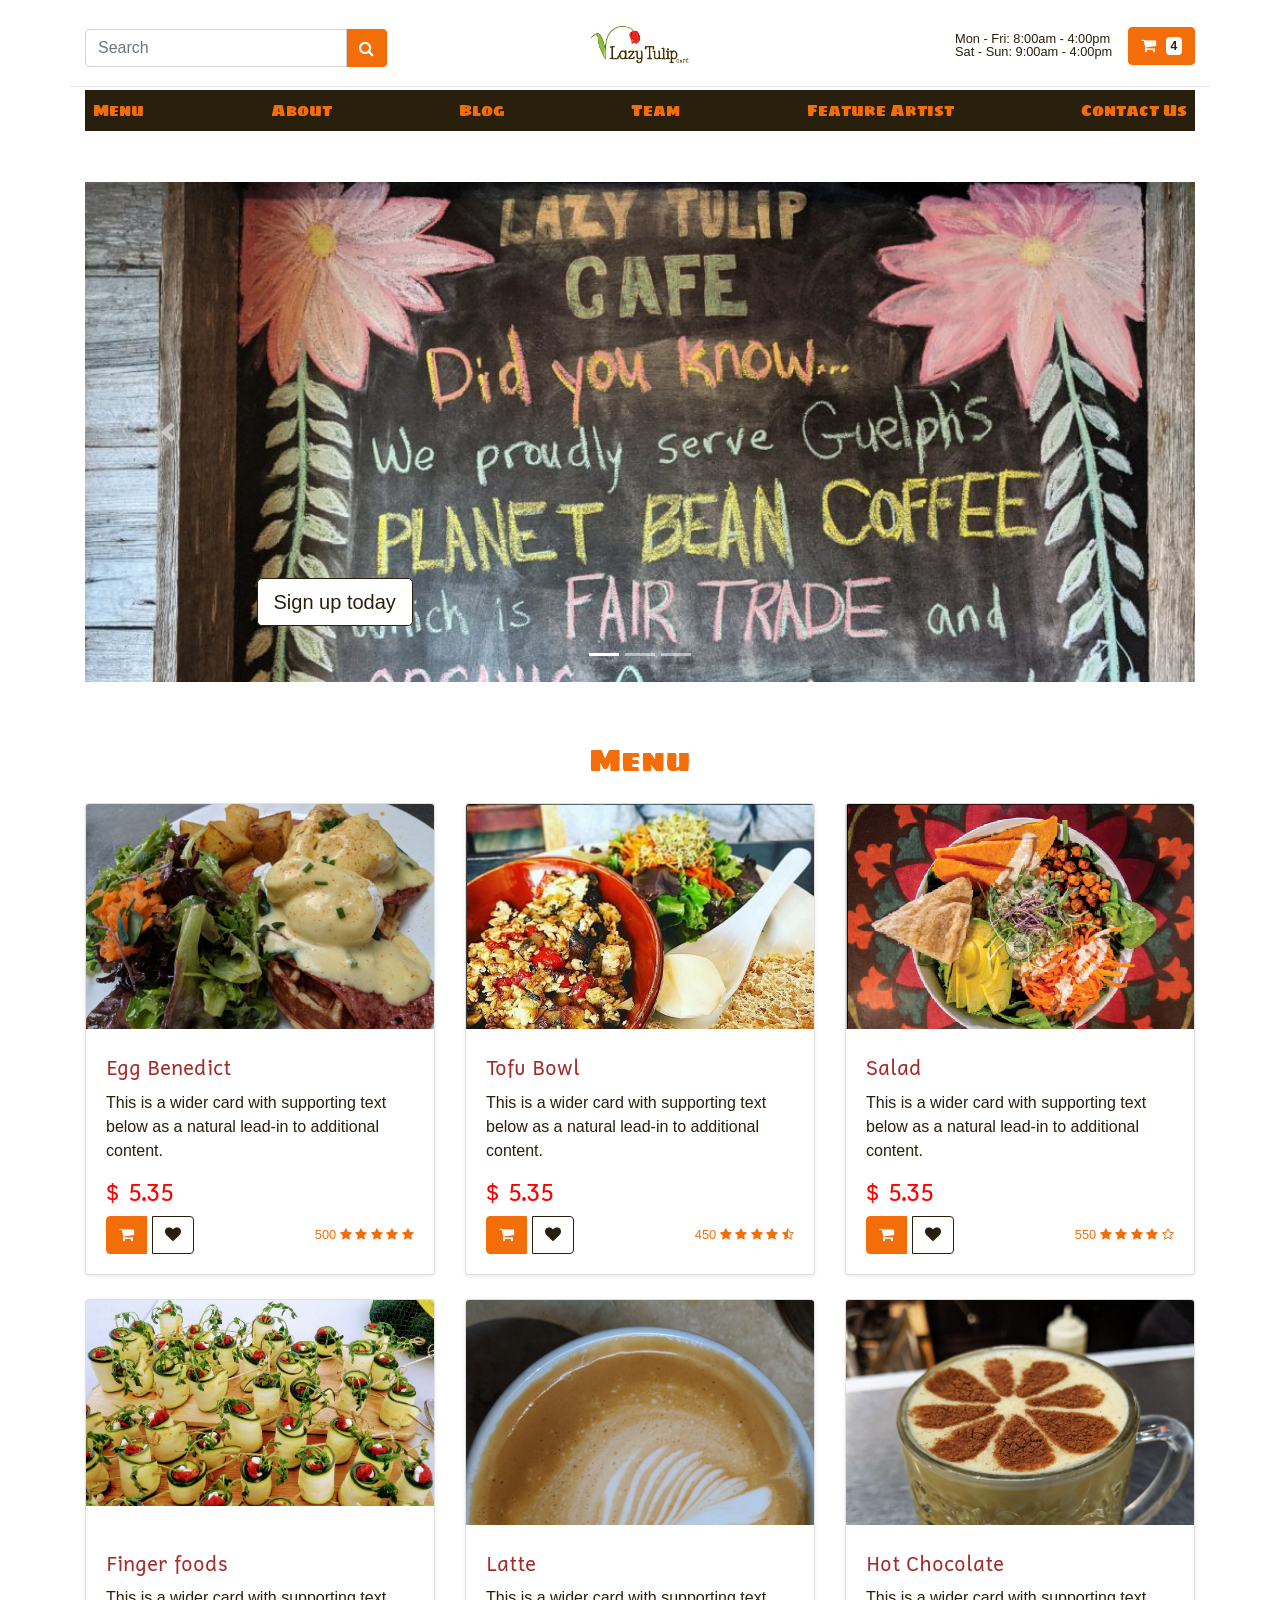
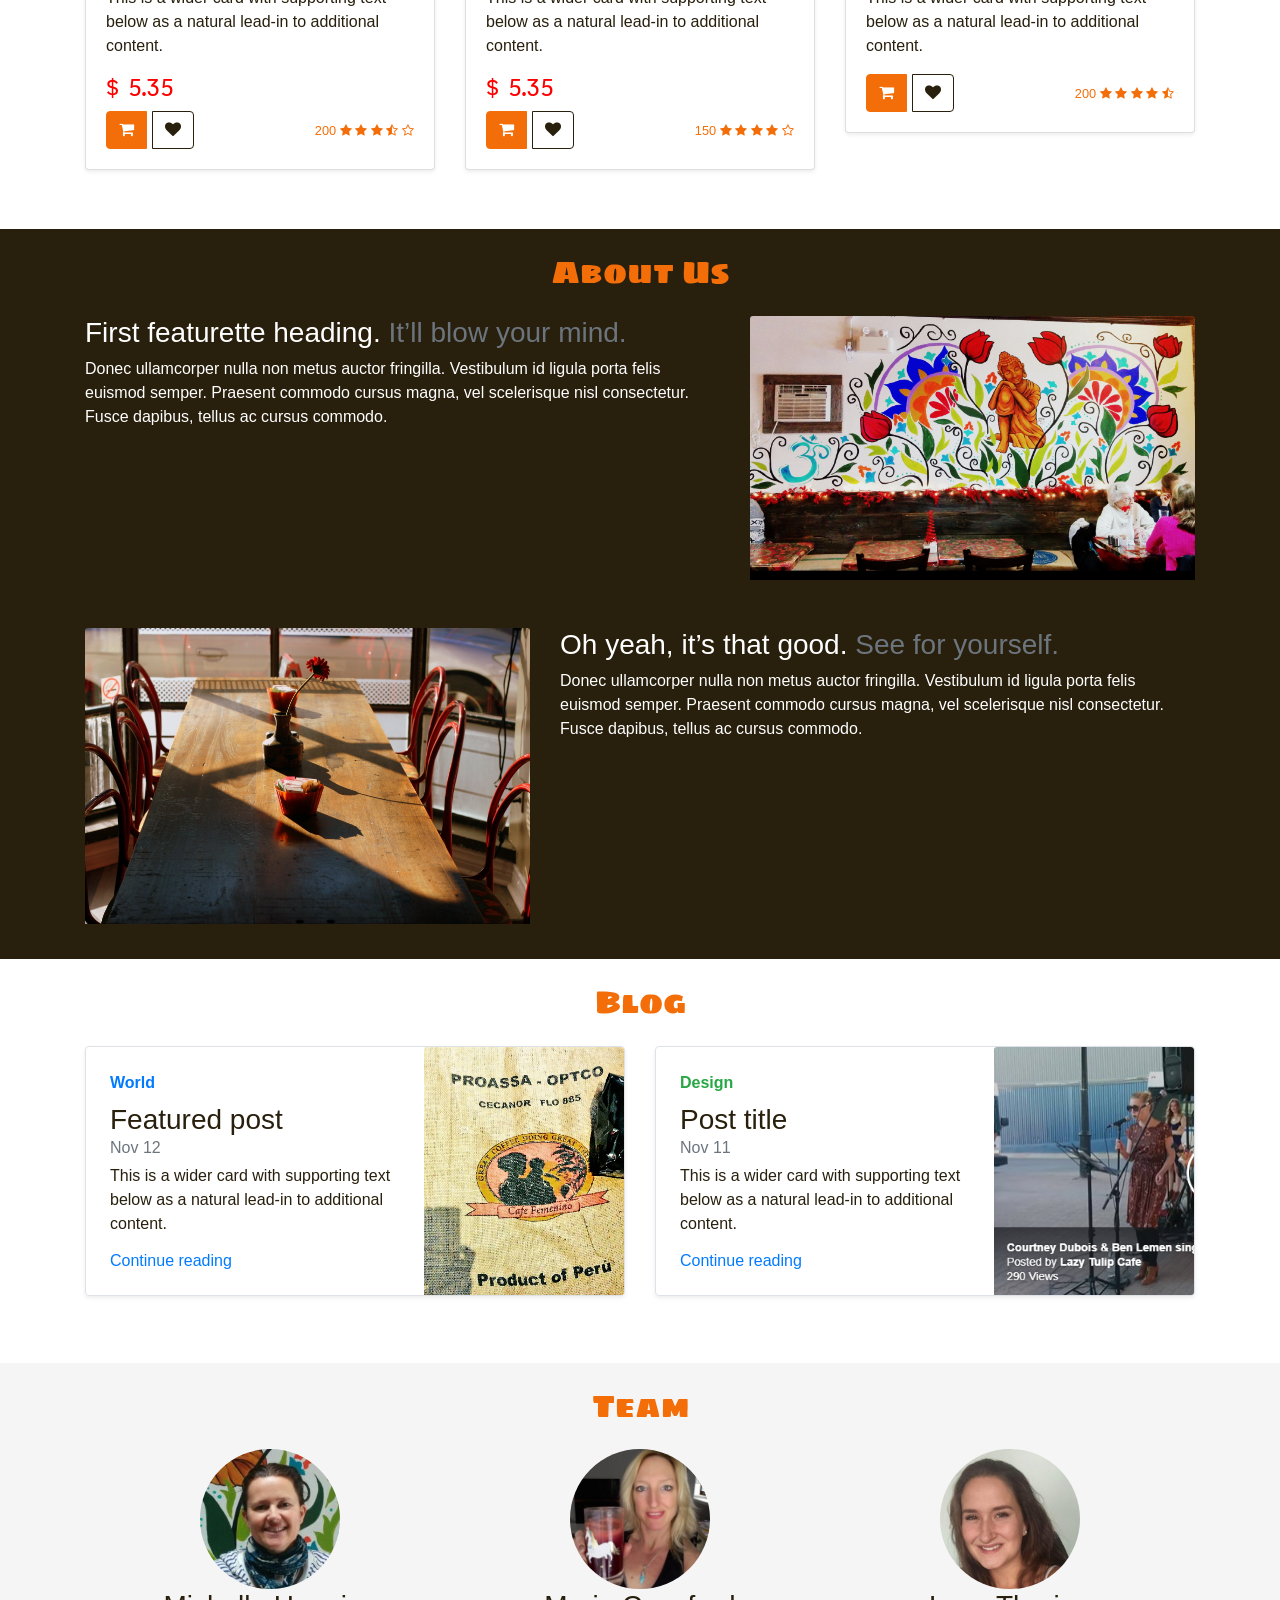
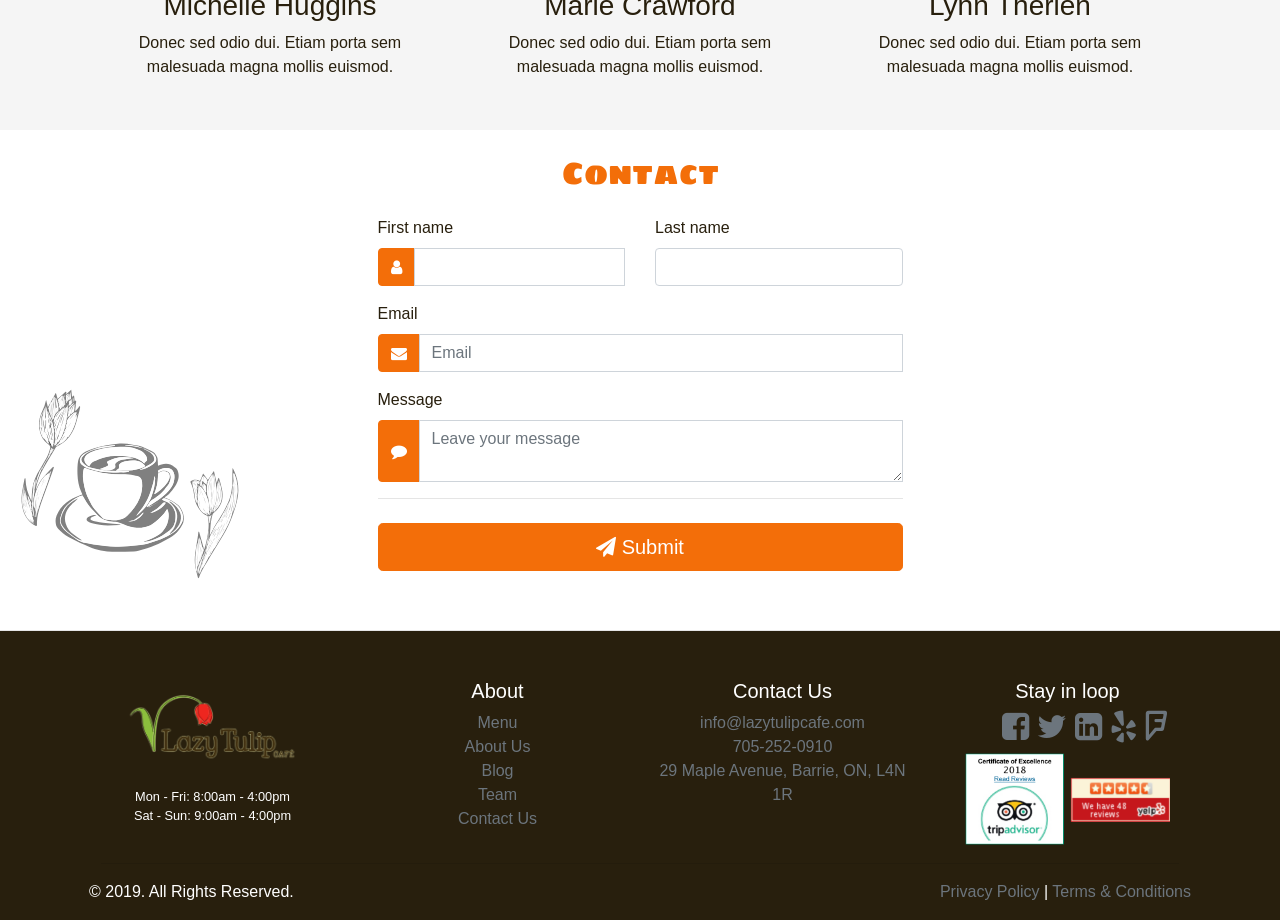
==== index.html @ fc7a5953 "svg detail changed," ====
<!doctype html>
<html lang="en">

<head>
  <title>Lazy Tulip</title>
  <!-- Required meta tags -->
  <meta charset="utf-8">
  <meta name="viewport" content="width=device-width, initial-scale=1, shrink-to-fit=no">

  <link rel="shortcut icon" href="img/tulip-favicon.png" type="image/x-icon">

  <!-- Bootstrap CSS -->
  <link rel="stylesheet" href="https://stackpath.bootstrapcdn.com/bootstrap/4.3.1/css/bootstrap.min.css"
    integrity="sha384-ggOyR0iXCbMQv3Xipma34MD+dH/1fQ784/j6cY/iJTQUOhcWr7x9JvoRxT2MZw1T" crossorigin="anonymous">

  <link rel="stylesheet" href="https://maxcdn.bootstrapcdn.com/font-awesome/4.7.0/css/font-awesome.min.css">

  <!-- google font  -->
  <link href="https://fonts.googleapis.com/css?family=Proza+Libre&display=swap" rel="stylesheet">
  <link href="https://fonts.googleapis.com/css?family=Proza+Libre|Sigmar+One&display=swap" rel="stylesheet">

  <link rel="stylesheet" href="css/styles.css">
  <link rel="stylesheet" href="css/font.css">
</head>
<body>
  <div class="">
    <header class="navigation static py-3">
      <div class="container">
        
        <div class="header row flex-nowrap justify-content-between align-items-center">
          <div class="col-4 pt-1">
            <form action="" class="pr-5">
              <div class="input-group d-none d-md-flex">
                <input type="text" class="form-control" id="search" placeholder="Search" required="">
                <div class="input-group-append">
                  <button class="input-group-text buy-now"><i class="fa fa-search" aria-hidden="true"></i></button>
                </div>
              </div>
              <button class="d-block d-md-none btn buy-now"><i class="fa fa-search" aria-hidden="true"></i></button>
            </form>
          </div>
          <div class="col-4 text-center">
            <a class="header-logo text-dark" href="#">
              <img src="img/LazyTulip-glow.png" height="60" alt="">
            </a>
          </div>
          <div class="col-4 d-flex justify-content-end align-items-center">
            <small class="d-none d-lg-block mr-3">
              Mon - Fri: 8:00am - 4:00pm <br />
              Sat - Sun: 9:00am - 4:00pm
            </small>
            <button class="btn buy-now">
              <i class="fa fa-shopping-cart" aria-hidden="true"></i> <span class="badge love-now"> 4</span>
            </button>
          </div>
        </div>

        <div class="nav-links nav-scroller py-1">
          <nav class="nav d-flex justify-content-between">
            <a class="p-2" href="#menu">Menu</a>
            <a class="p-2" href="#about">About</a>
            <a class="p-2" href="#blog">Blog</a>
            <a class="p-2" href="#team">Team</a>
            <a class="p-2" href="#team">Feature Artist</a>
            <a class="p-2" href="#contact">Contact Us</a>
          </nav>
        </div>
      </div>
    </header>
    <section>
      <div class="container">
        <div id="myCarousel" class="carousel slide" data-ride="carousel">
          <ol class="carousel-indicators">
            <li data-target="#myCarousel" data-slide-to="0" class="active"></li>
            <li data-target="#myCarousel" data-slide-to="1"></li>
            <li data-target="#myCarousel" data-slide-to="2"></li>
          </ol>
          <div class="carousel-inner">
            <div class="carousel-item active">
              <div class="carousel-image">
                <img src="img/Background1.jpg" alt="Background 1">
              </div>
              <!-- <svg class="bd-placeholder-img" width="100%" height="300" xmlns="http://www.w3.org/2000/svg"
                preserveAspectRatio="xMidYMid slice" focusable="false" role="img">
                <rect width="100%" height="100%" fill="#777" /></svg> -->
              <div class="container">
                <div class="carousel-caption text-left">
                  <!-- <h1>Example headline.</h1>
                  <p>Cras justo odio, dapibus ac facilisis in, egestas eget quam. Donec id elit non mi porta gravida at
                    eget
                    metus. Nullam id dolor id nibh ultricies vehicula ut id elit.</p> -->
                  <p><a class="btn btn-lg love-now" href="#" role="button">Sign up today</a></p>
                </div>
              </div>
            </div>
            <div class="carousel-item">
              <div class="carousel-image">
                <img src="img/Background2.jpg" alt="Background 1">
              </div>
              <div class="container">
                <div class="carousel-caption">
                  <!-- <h1>Another example headline.</h1>
                  <p>Cras justo odio, dapibus ac facilisis in, egestas eget quam. Donec id elit non mi porta gravida at
                    eget
                    metus. Nullam id dolor id nibh ultricies vehicula ut id elit.</p> -->
                  <p><a class="btn btn-lg love-now" href="#" role="button">Learn more</a></p>
                </div>
              </div>
            </div>
            <div class="carousel-item">
              <div class="carousel-image">
                <img src="img/foodrevolutionbarrie.jpg" alt="Background 1">
              </div>
              <div class="container">
                <div class="carousel-caption text-right">
                  <!-- <h1>One more for good measure.</h1>
                  <p>Cras justo odio, dapibus ac facilisis in, egestas eget quam. Donec id elit non mi porta gravida at
                    eget
                    metus. Nullam id dolor id nibh ultricies vehicula ut id elit.</p> -->
                  <p><a class="btn btn-lg love-now" href="#" role="button">Browse gallery</a></p>
                </div>
              </div>
            </div>
          </div>
          <a class="carousel-control-prev" href="#myCarousel" role="button" data-slide="prev">
            <span class="carousel-control-prev-icon" aria-hidden="true"></span>
            <span class="sr-only">Previous</span>
          </a>
          <a class="carousel-control-next" href="#myCarousel" role="button" data-slide="next">
            <span class="carousel-control-next-icon" aria-hidden="true"></span>
            <span class="sr-only">Next</span>
          </a>
        </div>
      </div>
    </section>
    <section id="menu" class="pt-4">
      <div class="container">
        <h2 class="text-center mb-4">Menu</h2>
        <div class="row">
          <div class="col-md-6 col-lg-4">
            <div class="card mb-4 shadow-sm">
              <div class="bd-placeholder-img card-img-top product-image">
                <img src="img/IMG_20190706_092927-1024x768.jpg" alt="egg benedict">
              </div>
              <div class="card-body">
                <h3 class="product-name"><a href="/">Egg Benedict</a></h3>
                <p class="card-text">This is a wider card with supporting text below as a natural lead-in to additional
                  content.</p>
                <h4 class="price">$ 5.35</h4>
                <div class="d-flex justify-content-between align-items-center">
                  <div class="btn-group">
                    <button type="button" class="btn buy-now">
                      <i class="fa fa-shopping-cart" aria-hidden="true"></i>
                    </button>
                    <button type="button" class="btn love-now">
                      <i class="fa fa-heart"></i>
                    </button>
                  </div>
                  <small class="stars ml-1">
                    500
                    <i class="fa fa-star" aria-hidden="true"></i>
                    <i class="fa fa-star" aria-hidden="true"></i>
                    <i class="fa fa-star" aria-hidden="true"></i>
                    <i class="fa fa-star" aria-hidden="true"></i>
                    <i class="fa fa-star" aria-hidden="true"></i>
                  </small>
                </div>
              </div>
            </div>
          </div>
          <div class="col-md-6 col-lg-4">
            <div class="card mb-4 shadow-sm">
              <div class="bd-placeholder-img card-img-top product-image">
                <img src="img/menu1.jpg" alt="brunch menu pic">
              </div>
              <div class="card-body">
                <h3 class="product-name"><a href="/">Tofu Bowl</a></h3>
                <p class="card-text">This is a wider card with supporting text below as a natural lead-in to additional
                  content.</p>
                <h4 class="price">$ 5.35</h4>
                <div class="d-flex justify-content-between align-items-center">
                  <div class="btn-group">
                    <button type="button" class="btn buy-now">
                      <i class="fa fa-shopping-cart" aria-hidden="true"></i>
                    </button>
                    <button type="button" class="btn love-now">
                      <i class="fa fa-heart"></i>
                    </button>
                  </div>
                  <small class="stars ml-1">
                    450
                    <i class="fa fa-star" aria-hidden="true"></i>
                    <i class="fa fa-star" aria-hidden="true"></i>
                    <i class="fa fa-star" aria-hidden="true"></i>
                    <i class="fa fa-star" aria-hidden="true"></i>
                    <i class="fa fa-star-half-empty" aria-hidden="true"></i>
                  </small>
                </div>
              </div>
            </div>
          </div>
          <div class="col-md-6 col-lg-4">
            <div class="card mb-4 shadow-sm">
              <div class="bd-placeholder-img card-img-top product-image">
                <img src="img/Buddha-bowl.png" alt="buddha-bowl pic">
              </div>
              <!-- <svg class="bd-placeholder-img card-img-top" width="100%" height="225" xmlns="http://www.w3.org/2000/svg"
                preserveAspectRatio="xMidYMid slice" focusable="false" role="img" aria-label="Placeholder: Thumbnail">
                <title>Placeholder</title>
                <rect width="100%" height="100%" fill="#281F0D" /><text x="50%" y="50%" fill="#eceeef"
                  dy=".3em">Thumbnail</text>
              </svg> -->
              <div class="card-body">
                <h3 class="product-name"><a href="/">Salad</a></h3>
                <p class="card-text">This is a wider card with supporting text below as a natural lead-in to additional
                  content.</p>
                <h4 class="price">$ 5.35</h4>
                <div class="d-flex justify-content-between align-items-center">
                  <div class="btn-group">
                    <button type="button" class="btn buy-now">
                      <i class="fa fa-shopping-cart" aria-hidden="true"></i>
                    </button>
                    <button type="button" class="btn love-now">
                      <i class="fa fa-heart"></i>
                    </button>
                  </div>
                  <small class="stars ml-1">
                    550
                    <i class="fa fa-star" aria-hidden="true"></i>
                    <i class="fa fa-star" aria-hidden="true"></i>
                    <i class="fa fa-star" aria-hidden="true"></i>
                    <i class="fa fa-star" aria-hidden="true"></i>
                    <i class="fa fa-star-o" aria-hidden="true"></i>
                  </small>
                </div>
              </div>
            </div>
          </div>

          <div class="col-md-6 col-lg-4">
            <div class="card mb-4 shadow-sm">
              <div class="bd-placeholder-img card-img-top product-image">
                <img src="img/Catering-small-bites2.jpeg" alt="catering menu">
              </div>
              <div class="card-body">
                <h3 class="product-name"><a href="/">Finger foods</a></h3>
                <p class="card-text">This is a wider card with supporting text below as a natural lead-in to additional
                  content.</p>
                <h4 class="price">$ 5.35</h4>
                <div class="d-flex justify-content-between align-items-center">
                  <div class="btn-group">
                    <button type="button" class="btn buy-now">
                      <i class="fa fa-shopping-cart" aria-hidden="true"></i>
                    </button>
                    <button type="button" class="btn love-now">
                      <i class="fa fa-heart"></i>
                    </button>
                  </div>
                  <small class="stars ml-1">
                    200
                    <i class="fa fa-star" aria-hidden="true"></i>
                    <i class="fa fa-star" aria-hidden="true"></i>
                    <i class="fa fa-star" aria-hidden="true"></i>
                    <i class="fa fa-star-half-empty" aria-hidden="true"></i>
                    <i class="fa fa-star-o" aria-hidden="true"></i>
                  </small>
                </div>
              </div>
            </div>
          </div>
          <div class="col-md-6 col-lg-4">
            <div class="card mb-4 shadow-sm">
              <div class="bd-placeholder-img card-img-top product-image">
                <img src="img/IMG_20180224_112124.jpg" alt="Latte">
              </div>
              <div class="card-body">
                <h3 class="product-name"><a href="/">Latte</a></h3>
                <p class="card-text">This is a wider card with supporting text below as a natural lead-in to additional
                  content.</p>
                <h4 class="price">$ 5.35</h4>
                <div class="d-flex justify-content-between align-items-center">
                  <div class="btn-group">
                    <button type="button" class="btn buy-now">
                      <i class="fa fa-shopping-cart" aria-hidden="true"></i>
                    </button>
                    <button type="button" class="btn love-now">
                      <i class="fa fa-heart"></i>
                    </button>
                  </div>
                  <small class="stars ml-1">
                    150
                    <i class="fa fa-star" aria-hidden="true"></i>
                    <i class="fa fa-star" aria-hidden="true"></i>
                    <i class="fa fa-star" aria-hidden="true"></i>
                    <i class="fa fa-star" aria-hidden="true"></i>
                    <i class="fa fa-star-o" aria-hidden="true"></i>
                  </small>
                </div>
              </div>
            </div>
          </div>
          <div class="col-md-6 col-lg-4">
            <div class="card mb-4 shadow-sm">
              <div class="bd-placeholder-img card-img-top product-image">
                <img src="img/IMG_20191027_104441-933x1024.jpg" alt="Hot Chocolate">
              </div>
              <div class="card-body">
                <h3 class="product-name"><a href="/">Hot Chocolate</a></h3>
                <p class="card-text">This is a wider card with supporting text below as a natural lead-in to additional
                  content.</p>
                <div class="d-flex justify-content-between align-items-center">
                  <div class="btn-group">
                    <button type="button" class="btn buy-now">
                      <i class="fa fa-shopping-cart" aria-hidden="true"></i>
                    </button>
                    <button type="button" class="btn love-now">
                      <i class="fa fa-heart"></i>
                    </button>
                  </div>
                  <small class="stars ml-1">
                    200
                    <i class="fa fa-star" aria-hidden="true"></i>
                    <i class="fa fa-star" aria-hidden="true"></i>
                    <i class="fa fa-star" aria-hidden="true"></i>
                    <i class="fa fa-star" aria-hidden="true"></i>
                    <i class="fa fa-star-half-empty" aria-hidden="true"></i>
                  </small>
                </div>
              </div>
            </div>
          </div>
        </div>
      </div>
    </section>
    <section id="about" class="pt-4">
      <div class="container">
        
        <h2 class="text-center mb-4">About Us</h2>
        <div class="row featurette">
          <div class="col-md-7">
            <h3 class="featurette-heading">First featurette heading. <span class="text-muted">It’ll blow your mind.</span>
            </h3>
            <p class="lead">Donec ullamcorper nulla non metus auctor fringilla. Vestibulum id ligula porta felis euismod
              semper. Praesent commodo cursus magna, vel scelerisque nisl consectetur. Fusce dapibus, tellus ac cursus
              commodo.</p>
          </div>
          <div class="col-md-5">
            <div class="bd-placeholder-img card-img-top about-image">
              <img src="img/IMG_20161228_122137-cinema-edited.jpg" alt="cafe wall">
            </div>
          </div>
        </div>
        <div class="row featurette mt-5">
          <div class="col-md-7 order-md-2">
            <h3 class="featurette-heading">Oh yeah, it’s that good. <span class="text-muted">See for yourself.</span></h3>
            <p class="lead">Donec ullamcorper nulla non metus auctor fringilla. Vestibulum id ligula porta felis euismod
              semper. Praesent commodo cursus magna, vel scelerisque nisl consectetur. Fusce dapibus, tellus ac cursus
              commodo.</p>
          </div>
          <div class="col-md-5 order-md-1">
            <div class="bd-placeholder-img card-img-top about-image">
              <img src="img/IMG_4904.jpg" alt="table photo">
            </div>
          </div>
        </div>
      </div>
    </section>
    <section id="blog" class="pt-4">
      <div class="container">
      <h2 class="text-center mb-4">Blog</h2>
        <div class="row mb-2">
          <div class="col-md-6">
            <div
              class="row no-gutters border rounded overflow-hidden flex-md-row mb-4 shadow-sm h-md-250 position-relative">
              <div class="col p-4 d-flex flex-column position-static">
                <strong class="d-inline-block mb-2 text-primary">World</strong>
                <h3 class="mb-0">Featured post</h3>
                <div class="mb-1 text-muted">Nov 12</div>
                <p class="card-text mb-auto">This is a wider card with supporting text below as a natural lead-in to
                  additional content.</p>
                <a href="#" class="stretched-link">Continue reading</a>
              </div>
              <div class="col-auto d-none d-lg-block">
                <div class="bd-placeholder-img card-img-top thumbnail-image">
                  <img src="img/blogImage.jpg" alt="coffee beans on a table">
                </div>
              </div>
            </div>
          </div>
          <div class="col-md-6">
            <div
              class="row no-gutters border rounded overflow-hidden flex-md-row mb-4 shadow-sm h-md-250 position-relative">
              <div class="col p-4 d-flex flex-column position-static">
                <strong class="d-inline-block mb-2 text-success">Design</strong>
                <h3 class="mb-0">Post title</h3>
                <div class="mb-1 text-muted">Nov 11</div>
                <p class="mb-auto">This is a wider card with supporting text below as a natural lead-in to additional
                  content.</p>
                <a href="#" class="stretched-link">Continue reading</a>
              </div>
              <div class="col-auto d-none d-lg-block">
                <div class="bd-placeholder-img card-img-top thumbnail-image">
                  <img src="img/blogImage2.png" alt="public concert video">
                </div>
              </div>
            </div>
          </div>
        </div>
      </div>
    </section>
    <section id="team" class="pt-4">
      <div class="container">
        
        <h2 class="text-center mb-4">Team</h2>
        <div class="team-scroller">
          <div class="d-flex justify-content-between">
            <div class="person">
              <div class="bd-placeholder-img card-img-top team-image">
                <img src="img/staff1.png" alt="team member1">
              </div>
              <h3>Michelle Huggins</h3>
              <p>Donec sed odio dui. Etiam porta sem malesuada magna mollis euismod.</p>
            </div>
            <div class="person">
              <div class="bd-placeholder-img card-img-top team-image">
                <img src="img/staff2.png" alt="team member1">
              </div>
              <h3>Marie Crawford</h3>
              <p>Donec sed odio dui. Etiam porta sem malesuada magna mollis euismod.</p>
            </div>
            <div class="person">
              <div class="bd-placeholder-img card-img-top team-image">
                <img src="img/staff3.png" alt="team member1">
              </div>
              <h3>Lynn Therien</h3>
              <p>Donec sed odio dui. Etiam porta sem malesuada magna mollis euismod.</p>
            </div>
          </div>
        </div>
      </div>
    </section>
    <section id="contact" class="pt-4">
      <div class="container">
        
        <div class="col-md-6 m-auto">
          <h2 class="text-center mb-4">Contact</h2>
          <form class="needs-validation" novalidate="">
            <div class="row">
              <div class="col-md-6 mb-3">
                <label for="firstName">First name</label>
                <div class="input-group">
                  <div class="input-group-prepend">
                    <span class="input-group-text buy-now"><i class="fa fa-user" aria-hidden="true"></i></span>
                  </div>
                  <input type="text" class="form-control" id="firstName" placeholder="" value="" required="">
                  <div class="invalid-feedback">
                    Valid first name is required.
                  </div>
                </div>
              </div>
              <div class="col-md-6 mb-3">
                <label for="lastName">Last name</label>
                <input type="text" class="form-control" id="lastName" placeholder="" value="" required="">
                <div class="invalid-feedback">
                  Valid last name is required.
                </div>
              </div>
            </div>

            <div class="mb-3">
              <label for="username">Email</label>
              <div class="input-group">
                <div class="input-group-prepend">
                  <span class="input-group-text buy-now"><i class="fa fa-envelope" aria-hidden="true"></i></span>
                </div>
                <input type="text" class="form-control" id="email" placeholder="Email" required="">
                <div class="invalid-feedback" style="width: 100%;">
                  Your email is required.
                </div>
              </div>
            </div>

            <div class="mb-3">
              <label for="message">Message</label>
              <div class="input-group">
                <div class="input-group-prepend">
                  <span class="input-group-text buy-now"><i class="fa fa-comment" aria-hidden="true"></i></span>
                </div>
                <textarea type="text" class="form-control" id="message" placeholder="Leave your message"
                  required=""></textarea>
                <div class="invalid-feedback">
                  Please enter your message.
                </div>
              </div>
            </div>

            <hr class="mb-4" />
            <button class="btn buy-now btn-lg btn-block" type="submit"><i class="fa fa-paper-plane"
                aria-hidden="true"></i>
              Submit</button>
          </form>
        </div>
      </div>
      <object class="background-icon-left" data="img/coffeeTulip2.svg" type="image/svg+xml" alt="coffee and tulip logo" height="250"
    width="250"></object>
    </section>

    <footer class="blog-footer pt-5 mt-4">
      <div class="container">
        <div class="row">
          <div class="col-12 col-md">
            <img class="mb-2" src="img/LazyTulip-glow.png" alt="" height="100">
            <small class="d-block">
              Mon - Fri: 8:00am - 4:00pm <br />
              Sat - Sun: 9:00am - 4:00pm
            </small>
          </div>
          <div class="col-6 col-md">
            <h5>About</h5>
            <ul class="list-unstyled text-small">
              <li><a class="text-muted" href="#menu">Menu</a></li>
              <li><a class="text-muted" href="#about">About Us</a></li>
              <li><a class="text-muted" href="#blog">Blog</a></li>
              <li><a class="text-muted" href="#team">Team</a></li>
              <li><a class="text-muted" href="#contact">Contact Us</a></li>
            </ul>
          </div>
          <div class="col-6 col-md">
            <h5>Contact Us</h5>
            <ul class="list-unstyled text-small">
              <li><a class="text-muted" href="#">info@lazytulipcafe.com</a></li>
              <li><a class="text-muted" href="#">705-252-0910</a></li>
              <li><a class="text-muted" href="#">29 Maple Avenue, Barrie, ON, L4N 1R</a></li>
            </ul>
          </div>
          <div class="col-6 col-md mx-auto">
            <h5>Stay in loop</h5>
            <ul class="list-unstyled d-flex justify-content-around m-auto mt-2 col-8">
              <li><a class="text-muted mx-1" href="#"><i class="fa fa-2x fa-facebook-square" aria-hidden="true"></i></a>
              </li>
              <li><a class="text-muted mx-1" href="#"><i class="fa fa-2x fa-twitter" aria-hidden="true"></i></a></li>
              <li><a class="text-muted mx-1" href="#"><i class="fa fa-2x fa-linkedin-square" aria-hidden="true"></i></a>
              </li>
              <li><a class="text-muted mx-1" href="#"><i class="fa fa-2x fa-yelp" aria-hidden="true"></i></a></li>
              <li><a class="text-muted mx-1" href="#"><i class="fa fa-2x fa-foursquare" aria-hidden="true"></i></a></li>
            </ul>
            <div class="mt-2">
              <img src="img/review-tripadvisor.png" width="100" alt="">
              <img src="img/review-yelp.png" width="100" alt="">
            </div>
          </div>
        </div>
        <hr class="m-3" />
        <div class="row d-flex justify-content-between mx-1 mt-3">
          <div class="copyright mx-auto mx-md-0">
            <p>© 2019. All Rights Reserved.</p>
          </div>
          <div class="terms mx-auto mx-md-0">
            <p class="termsText">
              <a class="text-muted" href="/">Privacy Policy</a> | <a class="text-muted" href="/">Terms &amp;
                Conditions</a>
            </p>
          </div>
        </div>
      </div>
    </footer>
  </div>
    <!-- Optional JavaScript -->
    <!-- jQuery first, then Popper.js, then Bootstrap JS -->
    <script src="https://code.jquery.com/jquery-3.3.1.slim.min.js"
      integrity="sha384-q8i/X+965DzO0rT7abK41JStQIAqVgRVzpbzo5smXKp4YfRvH+8abtTE1Pi6jizo" crossorigin="anonymous">
    </script>
    <script src="https://cdnjs.cloudflare.com/ajax/libs/popper.js/1.14.7/umd/popper.min.js"
      integrity="sha384-UO2eT0CpHqdSJQ6hJty5KVphtPhzWj9WO1clHTMGa3JDZwrnQq4sF86dIHNDz0W1" crossorigin="anonymous">
    </script>
    <script src="https://stackpath.bootstrapcdn.com/bootstrap/4.3.1/js/bootstrap.min.js"
      integrity="sha384-JjSmVgyd0p3pXB1rRibZUAYoIIy6OrQ6VrjIEaFf/nJGzIxFDsf4x0xIM+B07jRM" crossorigin="anonymous">
    </script>
</body>

</html>
---- css/styles.css ----
/* stylelint-disable selector-list-comma-newline-after */
html {
  scroll-behavior: smooth;
}

body {
  color: #281f0d;
  position: relative;
}

.navigation {
  position: static;
}

.header {
  line-height: 1;
  padding-bottom: 10px;
  border-bottom: 1px solid #e5e5e5;
}

.header-logo {
  font-family: "Proza Libre", sans-serif;
  font-size: 2.25rem;
}

.header-logo:hover {
  text-decoration: none;
}

.nav-links a {
  color: #f36e09;
}

.nav-links a:hover {
  color: #999;
}

h1,
h2 {
  font-family: "Sigmar One", cursive;
  color: #f36e09;
}

p {
  font-family: "Lucida Grande", "Lucida Sans Unicode", Geneva, Verdana,
    sans-serif;
}

.display-4 {
  font-size: 2.5rem;
}

.product-name>a {
  font-size: 20px;
  font-family: "cadmanregular";
  color: brown;
}

h4.price {
  font-family: "cadmanregular";
  color: red;
}

p.lead {
  font-size: 1em;
}

@media (min-width: 768px) {
  .display-4 {
    font-size: 3rem;
  }
}

.nav-scroller {
  position: relative;
  z-index: 2;
  height: 2.75rem;
  overflow-y: hidden;
}

.nav-scroller .nav {
  display: -ms-flexbox;
  display: flex;
  -ms-flex-wrap: nowrap;
  flex-wrap: nowrap;
  padding-bottom: 1rem;
  margin-top: -1px;
  overflow-x: auto;
  text-align: center;
  white-space: nowrap;
  -webkit-overflow-scrolling: touch;
  font-family: "Sigmar One", cursive;
  background: #281f0d;
}

.nav-scroller .nav-link {
  padding-top: 0.75rem;
  padding-bottom: 0.75rem;
  font-size: 0.875rem;
}

.card-img-right {
  height: 100%;
  border-radius: 0 3px 3px 0;
}

.flex-auto {
  -ms-flex: 0 0 auto;
  flex: 0 0 auto;
}

.h-250 {
  height: 250px;
}

@media (min-width: 768px) {
  .h-md-250 {
    height: 250px;
  }
}

section {
  position: relative;
  padding: 35px 0;
}

.container {
  z-index: 10;
}

/*
 * Carousel
 */
.carousel-image {
  height: 500px;
  width: 100%;
  overflow: hidden;
}

.carousel-image img {
  width: 100%;
}

/*
 * Products
 */
/* Price */
.price {
  color: #f36e09;
}

/* image */
.product-image {
  height: 225px;
  width: 100%;
  overflow: hidden;
}

.product-image img {
  width: 100%;
}

/* Buttons */
.buy-now {
  color: white;
  background-color: #f36e09;
  border-color: #f36e09;
}

.buy-now:hover {
  color: #f36e09;
  background-color: #fff;
}

.love-now {
  margin-left: 5px !important;
  color: #281f0d;
  background-color: #fff;
  border-color: #281f0d;
}

.love-now:hover {
  color: white;
  background-color: #281f0d;
}

.love-now-inverse {
  margin-left: 5px !important;
  color: white;
  background-color: #281f0d;
  border-color: #281f0d;
}

.love-now-inverse:hover {
  color: #281f0d;
  background-color: white;
}

/* Stars */
.stars {
  color: #f36e09;
}

/* About us */
#about {
  background: #281f0d;
  color: white;
}

.about-image {
  overflow: hidden;
}

.about-image img {
  width: 100%;
}

/*
 * Team
 */
#team {
  background: #F5F5F5;
}

.person {
  text-align: center;
  margin: 0 2rem;
}

.team-scroller {
  position: relative;
  z-index: 2;
  overflow-y: hidden;
}

.team-image {
  overflow: hidden;
  border-radius: 50%;
  width: 140px;
  height: 140px;
  margin: 0 auto;
}

.team-image img {
  height: 100%;
}

/* Pagination */
.blog-pagination {
  margin-bottom: 4rem;
}

.blog-pagination>.btn {
  border-radius: 2rem;
}

/*
 * Blog posts
 */
#blog {
  position: relative;
}

.blog-post {
  margin-bottom: 4rem;
}

.blog-post-title {
  margin-bottom: 0.25rem;
  font-size: 2.5rem;
}

.blog-post-meta {
  margin-bottom: 1.25rem;
  color: #999;
}

.thumbnail-image {
  overflow: hidden;
  width: 200px;
  height: 250px;
}

.thumbnail-image img {
  height: 100%;
}

/*
 * Footer
 */
.blog-footer {
  color: #fff;
  text-align: center;
  background-color: #281f0d;
  border-top: 0.05rem solid #e5e5e5;
}


.background-icon-left {
  position: absolute;
  bottom: 0;
  left: 0;
}
---- css/font.css ----
@font-face {
  font-family: "cadmanregular";
  src: url("../assets/Cadman_Roman-webfont.eot");
  src: url("../assets/Cadman_Roman-webfont.eot?#iefix")
      format("embedded-opentype"),
    url("../assets/Cadman_Roman-webfont.woff2") format("woff2"),
    url("../assets/Cadman_Roman-webfont.woff") format("woff"),
    url("../assets/Cadman_Roman-webfont.ttf") format("truetype"),
    url("../assets/Cadman_Roman-webfont.svg#cadmanregular") format("svg");
  font-weight: normal;
  font-style: normal;
}
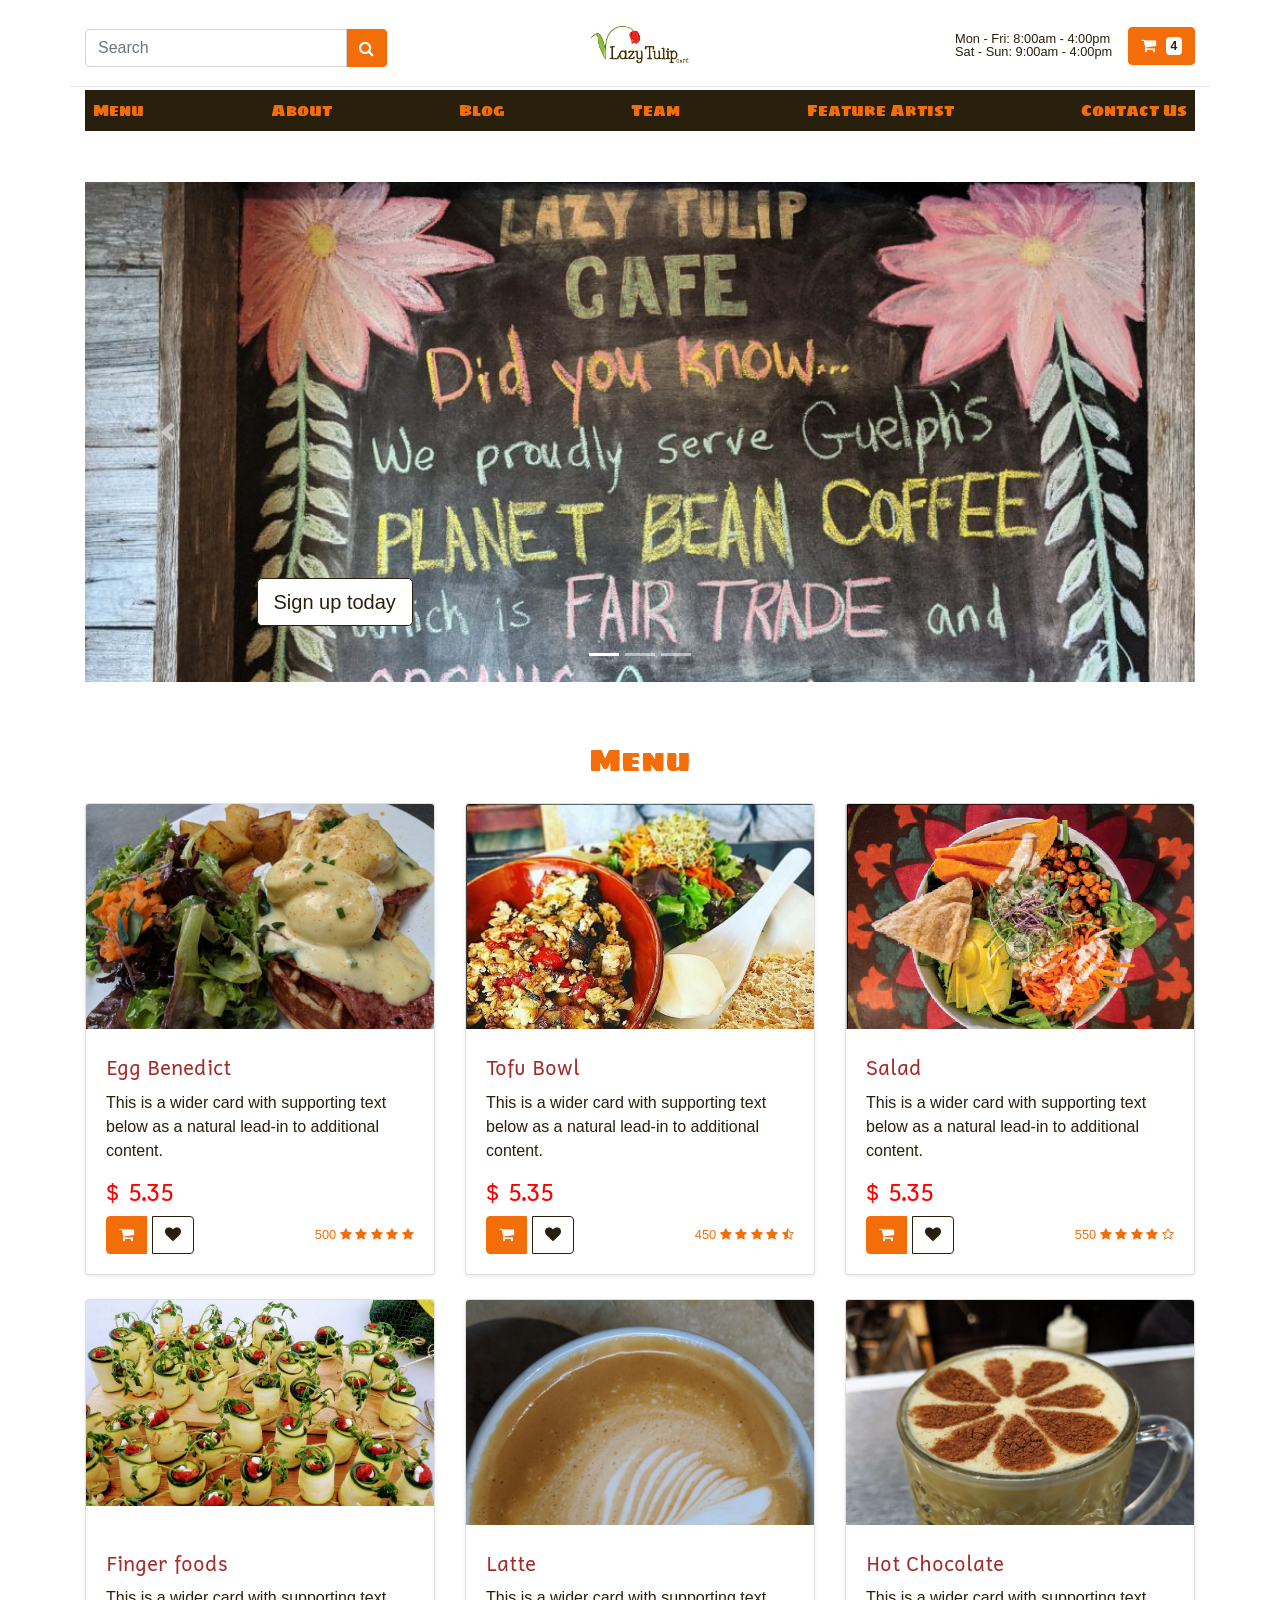
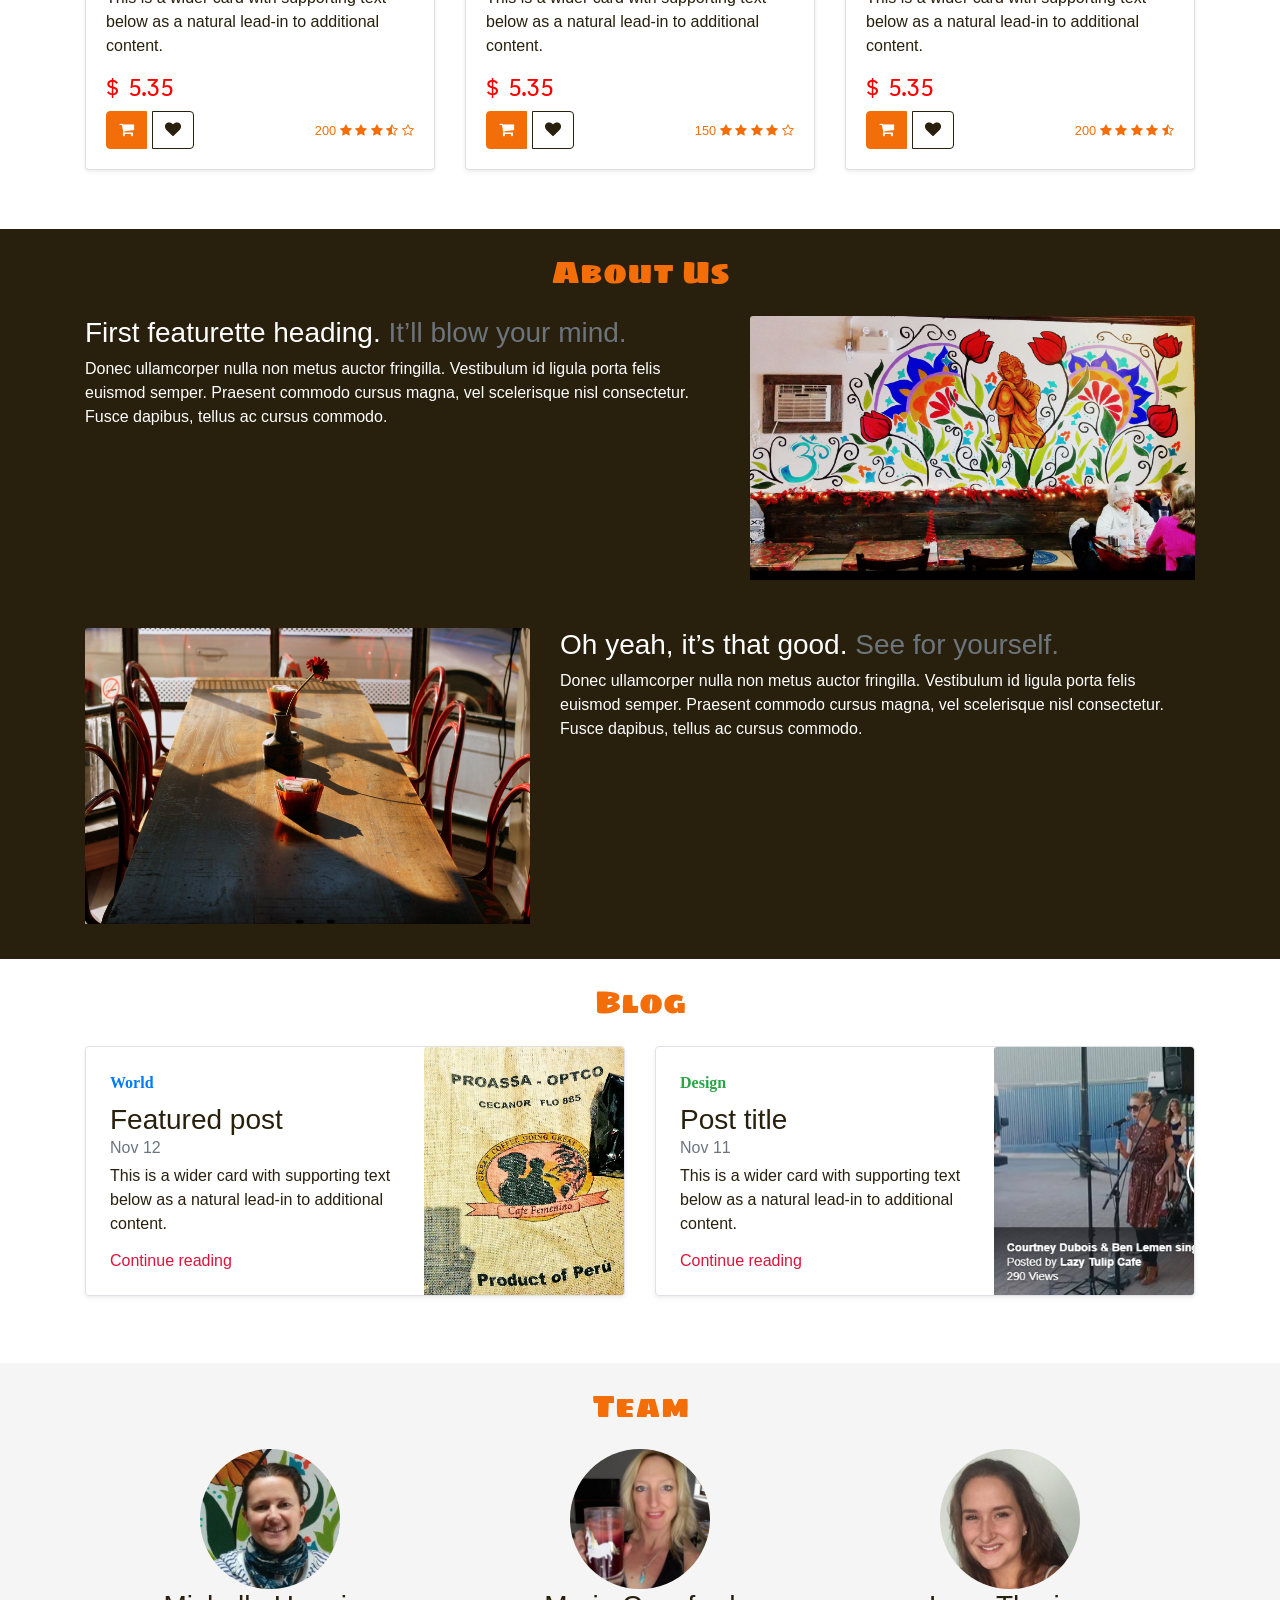
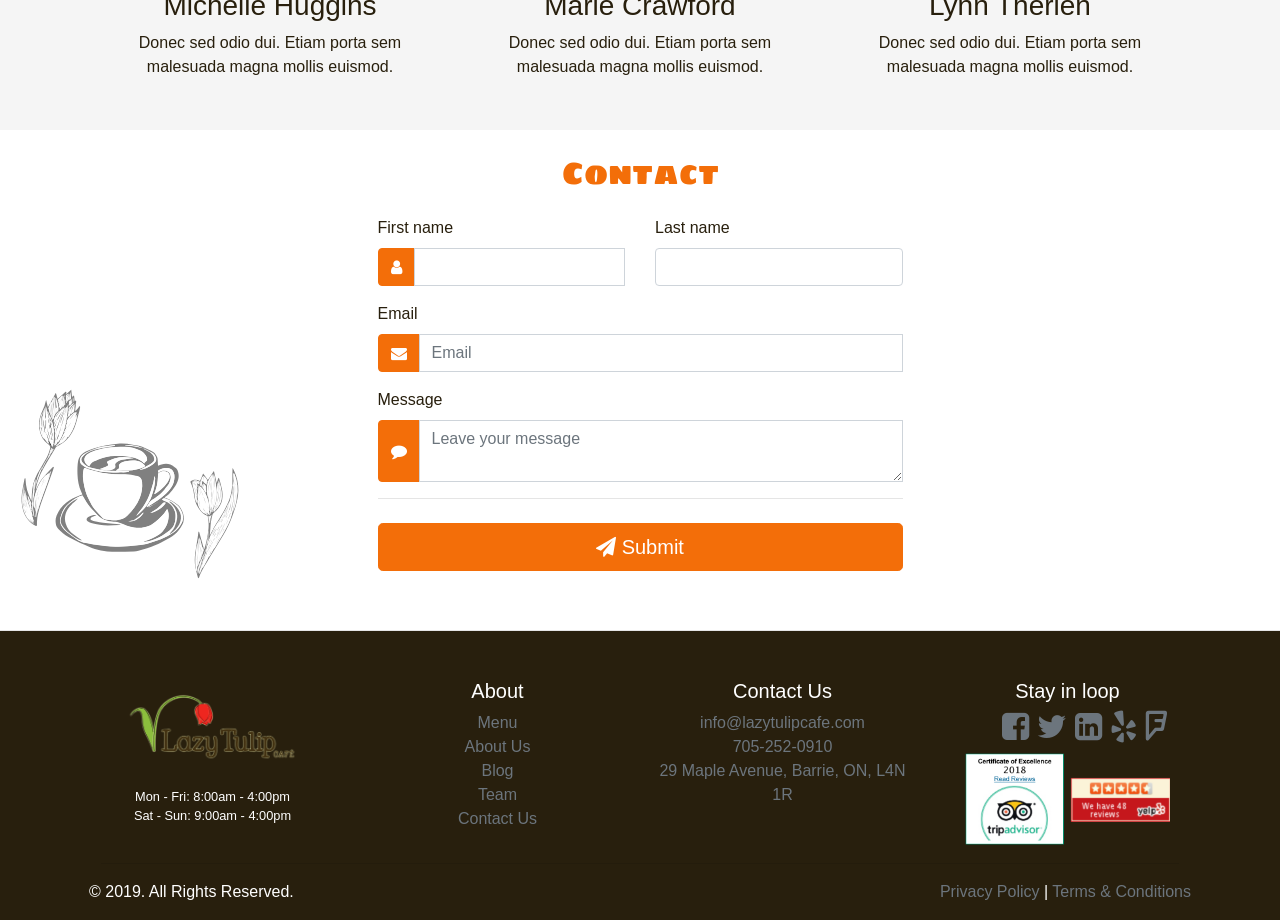
==== commit c272487f: "Update index.html" ====
--- a/index.html
+++ b/index.html
@@ -308,6 +308,7 @@
                 <h3 class="product-name"><a href="/">Hot Chocolate</a></h3>
                 <p class="card-text">This is a wider card with supporting text below as a natural lead-in to additional
                   content.</p>
+                  <h4 class="price">$ 5.35</h4>
                 <div class="d-flex justify-content-between align-items-center">
                   <div class="btn-group">
                     <button type="button" class="btn buy-now">
--- a/css/styles.css
+++ b/css/styles.css
@@ -50,7 +50,7 @@
   font-size: 2.5rem;
 }
 
-.product-name>a {
+.product-name > a {
   font-size: 20px;
   font-family: "cadmanregular";
   color: brown;
@@ -64,7 +64,16 @@
 p.lead {
   font-size: 1em;
 }
-
+/* blog-font */
+strong {
+  font-family: Georgia, "Times New Roman", Times, serif;
+}
+h3 {
+  font-family: Verdana, Geneva, Tahoma, sans-serif;
+}
+a.stretched-link {
+  color: crimson;
+}
 @media (min-width: 768px) {
   .display-4 {
     font-size: 3rem;
@@ -219,7 +228,7 @@
  * Team
  */
 #team {
-  background: #F5F5F5;
+  background: #f5f5f5;
 }
 
 .person {
@@ -250,7 +259,7 @@
   margin-bottom: 4rem;
 }
 
-.blog-pagination>.btn {
+.blog-pagination > .btn {
   border-radius: 2rem;
 }
 
@@ -295,9 +304,8 @@
   border-top: 0.05rem solid #e5e5e5;
 }
 
-
 .background-icon-left {
   position: absolute;
   bottom: 0;
   left: 0;
-}+}
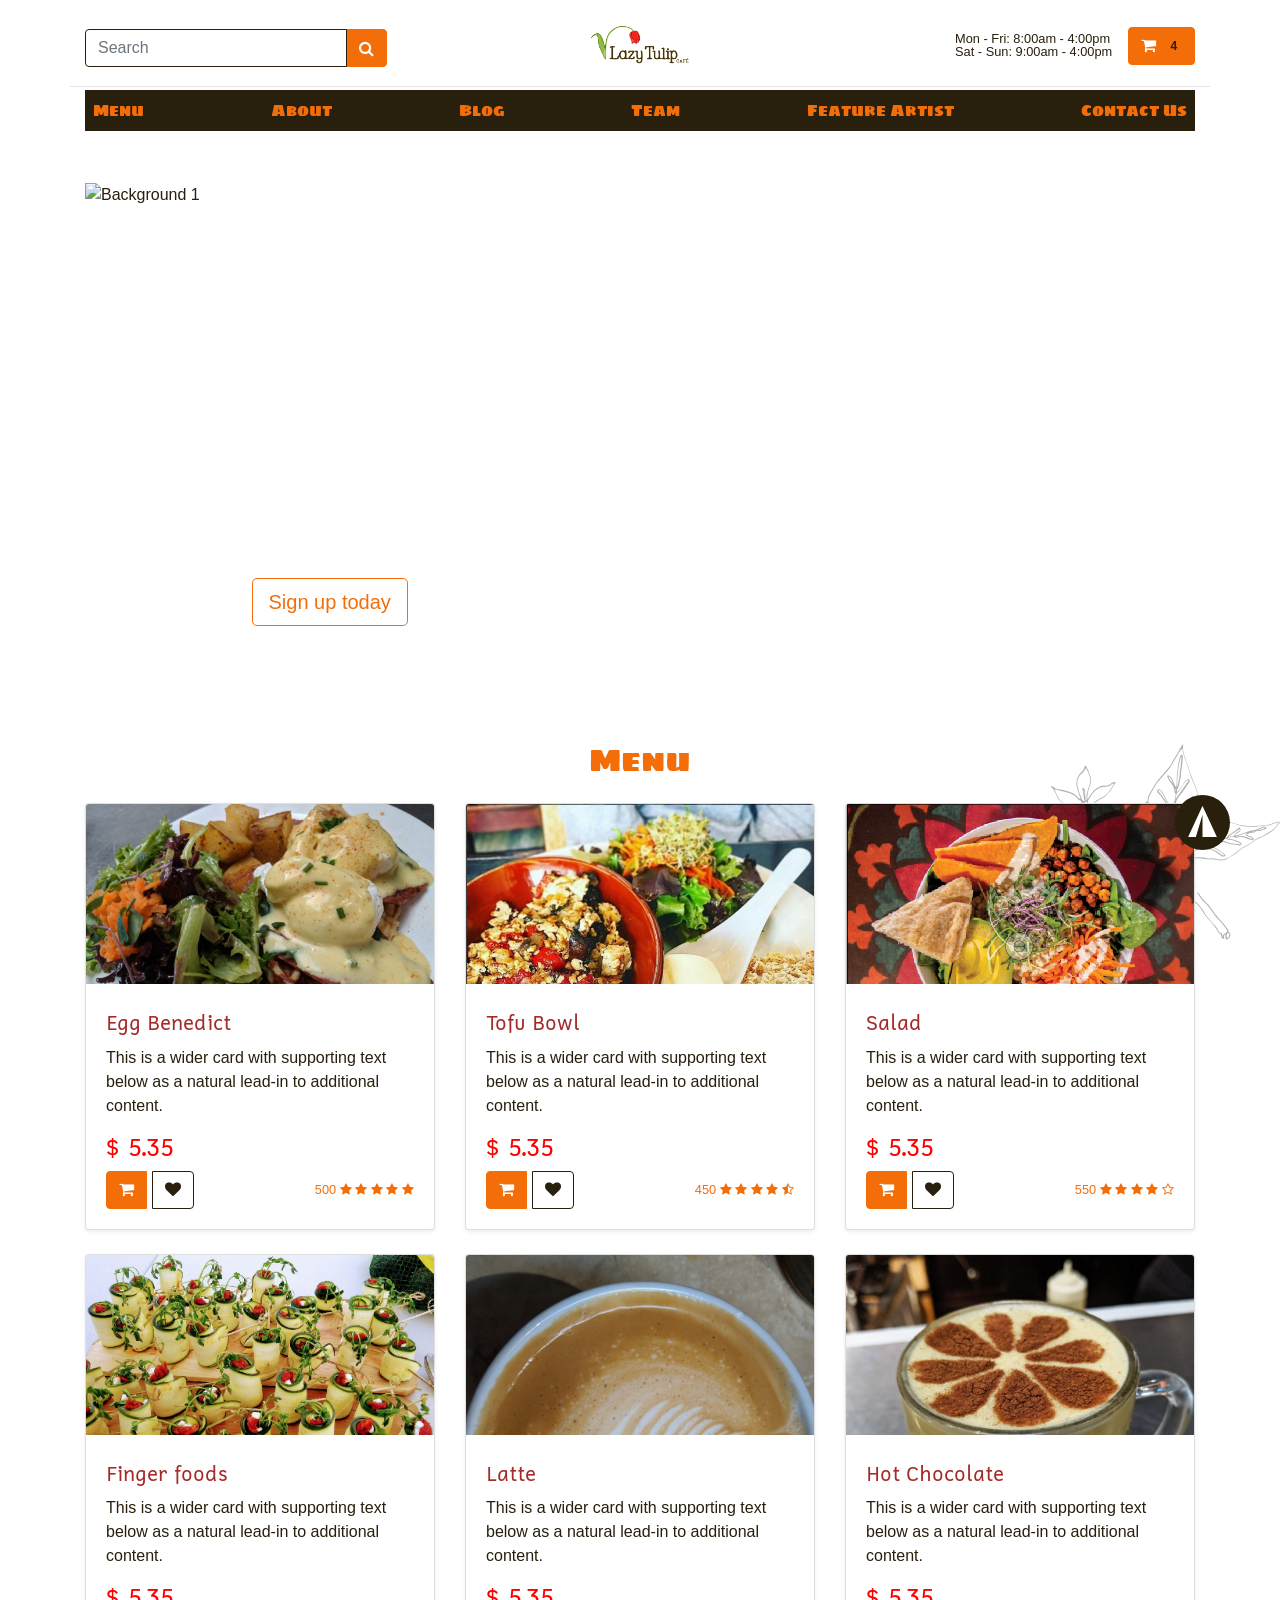
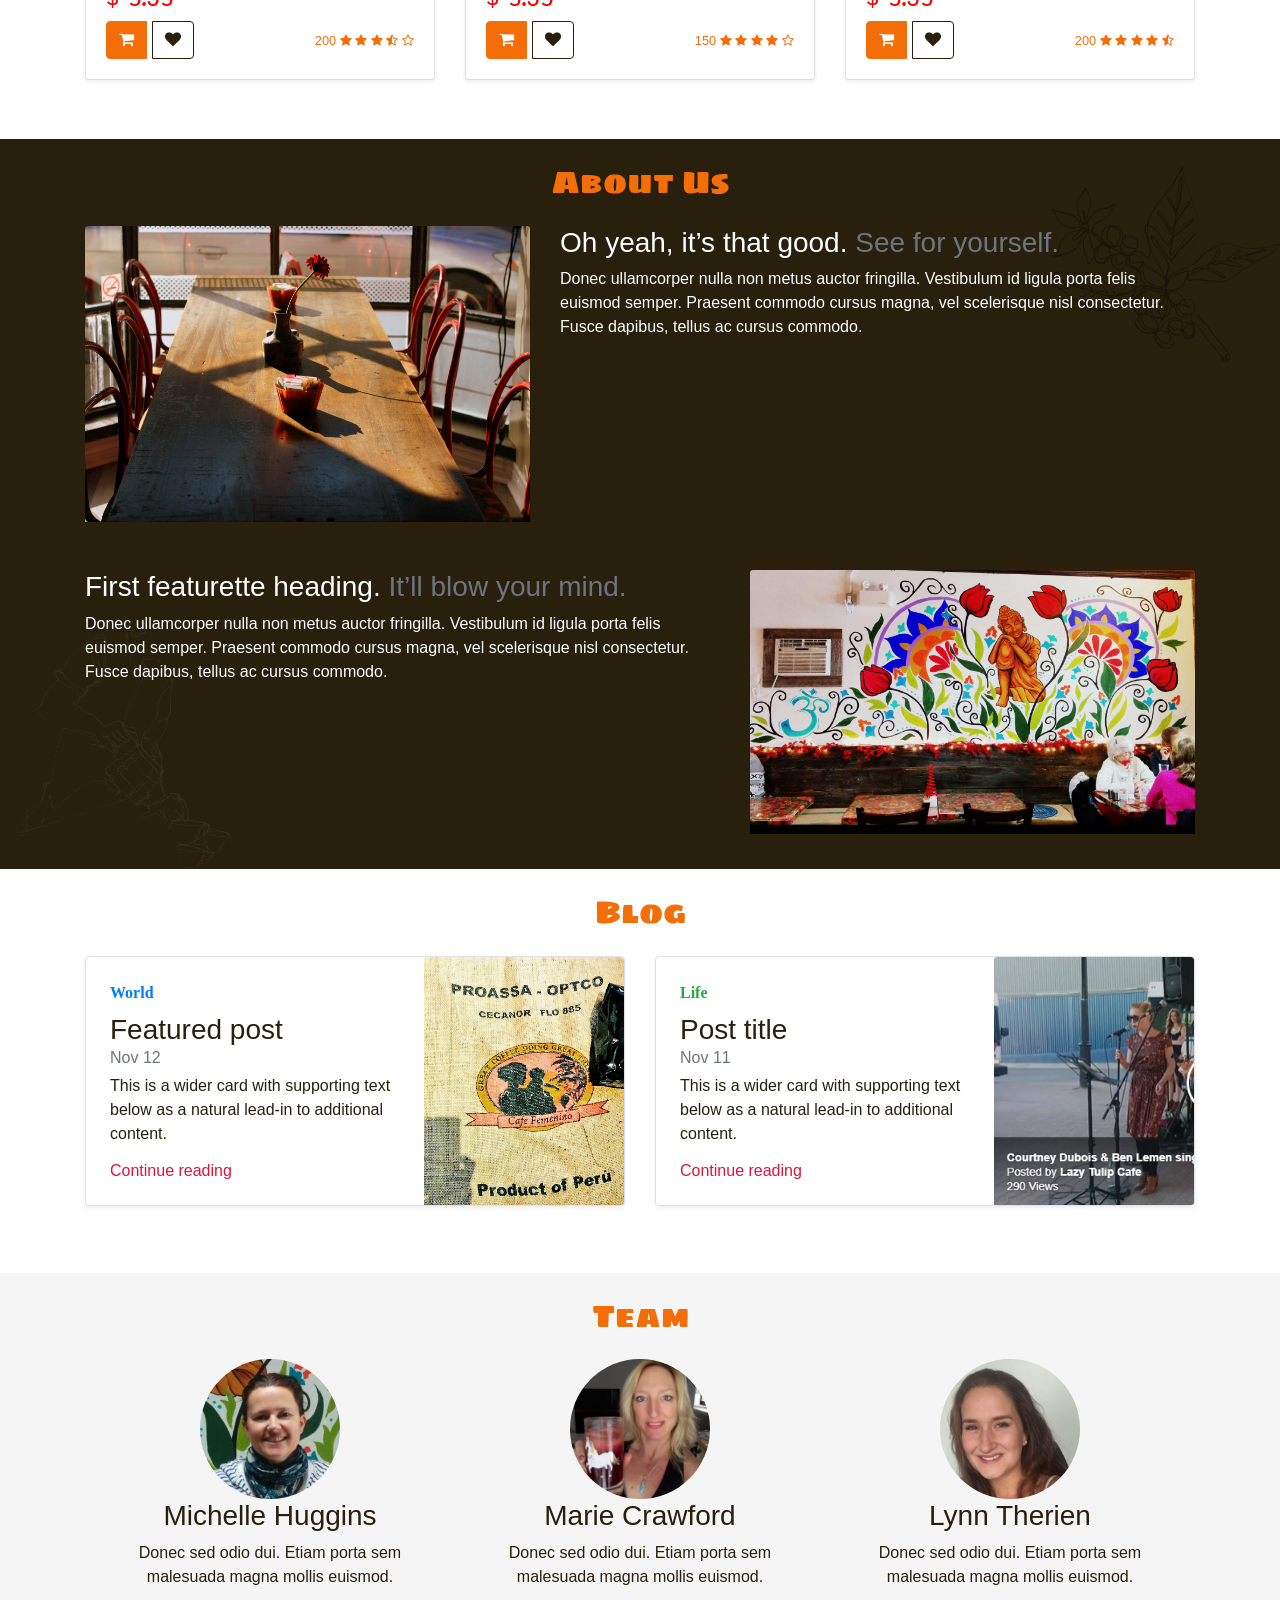
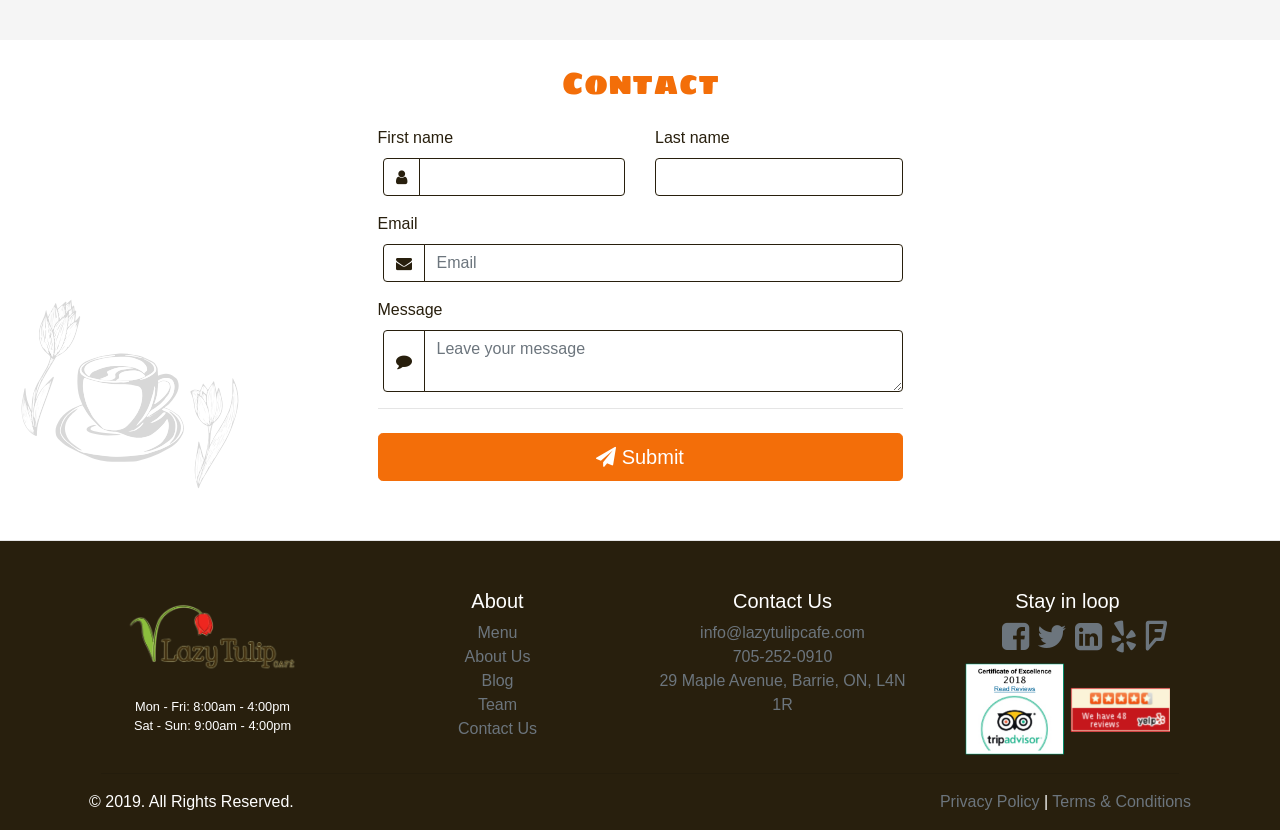
==== commit 80a2dd03: "svg background, back-to-top animation" ====
--- a/index.html
+++ b/index.html
@@ -22,11 +22,12 @@
   <link rel="stylesheet" href="css/styles.css">
   <link rel="stylesheet" href="css/font.css">
 </head>
+
 <body>
   <div class="">
     <header class="navigation static py-3">
       <div class="container">
-        
+
         <div class="header row flex-nowrap justify-content-between align-items-center">
           <div class="col-4 pt-1">
             <form action="" class="pr-5">
@@ -78,7 +79,7 @@
           <div class="carousel-inner">
             <div class="carousel-item active">
               <div class="carousel-image">
-                <img src="img/Background1.jpg" alt="Background 1">
+                <img src="img/Background2.jpg" alt="Background 1">
               </div>
               <!-- <svg class="bd-placeholder-img" width="100%" height="300" xmlns="http://www.w3.org/2000/svg"
                 preserveAspectRatio="xMidYMid slice" focusable="false" role="img">
@@ -89,13 +90,13 @@
                   <p>Cras justo odio, dapibus ac facilisis in, egestas eget quam. Donec id elit non mi porta gravida at
                     eget
                     metus. Nullam id dolor id nibh ultricies vehicula ut id elit.</p> -->
-                  <p><a class="btn btn-lg love-now" href="#" role="button">Sign up today</a></p>
+                  <p><a class="btn btn-lg buy-now-inverse" href="#" role="button">Sign up today</a></p>
                 </div>
               </div>
             </div>
             <div class="carousel-item">
               <div class="carousel-image">
-                <img src="img/Background2.jpg" alt="Background 1">
+                <img src="img/Background3.jpg" alt="Background 1">
               </div>
               <div class="container">
                 <div class="carousel-caption">
@@ -103,13 +104,13 @@
                   <p>Cras justo odio, dapibus ac facilisis in, egestas eget quam. Donec id elit non mi porta gravida at
                     eget
                     metus. Nullam id dolor id nibh ultricies vehicula ut id elit.</p> -->
-                  <p><a class="btn btn-lg love-now" href="#" role="button">Learn more</a></p>
+                  <p><a class="btn btn-lg buy-now" href="#" role="button">Learn more</a></p>
                 </div>
               </div>
             </div>
             <div class="carousel-item">
               <div class="carousel-image">
-                <img src="img/foodrevolutionbarrie.jpg" alt="Background 1">
+                <img src="img/background1.jpg" alt="Background 1">
               </div>
               <div class="container">
                 <div class="carousel-caption text-right">
@@ -117,7 +118,7 @@
                   <p>Cras justo odio, dapibus ac facilisis in, egestas eget quam. Donec id elit non mi porta gravida at
                     eget
                     metus. Nullam id dolor id nibh ultricies vehicula ut id elit.</p> -->
-                  <p><a class="btn btn-lg love-now" href="#" role="button">Browse gallery</a></p>
+                  <p><a class="btn btn-lg love-now-inverse" href="#" role="button">Browse gallery</a></p>
                 </div>
               </div>
             </div>
@@ -134,6 +135,9 @@
       </div>
     </section>
     <section id="menu" class="pt-4">
+
+      <object class="background-icon-right" data="img/coffee-tree.svg" type="image/svg+xml" alt="coffee and tulip logo"
+        height="250" width="250"></object>
       <div class="container">
         <h2 class="text-center mb-4">Menu</h2>
         <div class="row">
@@ -308,7 +312,7 @@
                 <h3 class="product-name"><a href="/">Hot Chocolate</a></h3>
                 <p class="card-text">This is a wider card with supporting text below as a natural lead-in to additional
                   content.</p>
-                  <h4 class="price">$ 5.35</h4>
+                <h4 class="price">$ 5.35</h4>
                 <div class="d-flex justify-content-between align-items-center">
                   <div class="btn-group">
                     <button type="button" class="btn buy-now">
@@ -334,41 +338,48 @@
       </div>
     </section>
     <section id="about" class="pt-4">
-      <div class="container">
-        
+
+      <object class="background-icon-right" data="img/coffee-tree.svg" type="image/svg+xml" alt="coffee and tulip logo"
+        height="250" width="250"></object>
+      <object class="background-icon-left" data="img/barista.svg" type="image/svg+xml" alt="coffee and tulip logo"
+        height="250" width="250"></object>
+      <div class="container">
+
         <h2 class="text-center mb-4">About Us</h2>
         <div class="row featurette">
-          <div class="col-md-7">
-            <h3 class="featurette-heading">First featurette heading. <span class="text-muted">It’ll blow your mind.</span>
+          <div class="col-md-7 order-md-2">
+            <h3 class="featurette-heading">Oh yeah, it’s that good. <span class="text-muted">See for yourself.</span>
             </h3>
             <p class="lead">Donec ullamcorper nulla non metus auctor fringilla. Vestibulum id ligula porta felis euismod
               semper. Praesent commodo cursus magna, vel scelerisque nisl consectetur. Fusce dapibus, tellus ac cursus
               commodo.</p>
           </div>
+          <div class="col-md-5 order-md-1">
+            <div class="bd-placeholder-img card-img-top about-image">
+              <img src="img/IMG_4904.jpg" alt="table photo">
+            </div>
+          </div>
+        </div>
+        <div class="row featurette mt-5">
+          <div class="col-md-7">
+            <h3 class="featurette-heading">First featurette heading. <span class="text-muted">It’ll blow your
+                mind.</span>
+            </h3>
+            <p class="lead">Donec ullamcorper nulla non metus auctor fringilla. Vestibulum id ligula porta felis euismod
+              semper. Praesent commodo cursus magna, vel scelerisque nisl consectetur. Fusce dapibus, tellus ac cursus
+              commodo.</p>
+          </div>
           <div class="col-md-5">
             <div class="bd-placeholder-img card-img-top about-image">
               <img src="img/IMG_20161228_122137-cinema-edited.jpg" alt="cafe wall">
             </div>
           </div>
         </div>
-        <div class="row featurette mt-5">
-          <div class="col-md-7 order-md-2">
-            <h3 class="featurette-heading">Oh yeah, it’s that good. <span class="text-muted">See for yourself.</span></h3>
-            <p class="lead">Donec ullamcorper nulla non metus auctor fringilla. Vestibulum id ligula porta felis euismod
-              semper. Praesent commodo cursus magna, vel scelerisque nisl consectetur. Fusce dapibus, tellus ac cursus
-              commodo.</p>
-          </div>
-          <div class="col-md-5 order-md-1">
-            <div class="bd-placeholder-img card-img-top about-image">
-              <img src="img/IMG_4904.jpg" alt="table photo">
-            </div>
-          </div>
-        </div>
       </div>
     </section>
     <section id="blog" class="pt-4">
       <div class="container">
-      <h2 class="text-center mb-4">Blog</h2>
+        <h2 class="text-center mb-4">Blog</h2>
         <div class="row mb-2">
           <div class="col-md-6">
             <div
@@ -392,7 +403,7 @@
             <div
               class="row no-gutters border rounded overflow-hidden flex-md-row mb-4 shadow-sm h-md-250 position-relative">
               <div class="col p-4 d-flex flex-column position-static">
-                <strong class="d-inline-block mb-2 text-success">Design</strong>
+                <strong class="d-inline-block mb-2 text-success">Life</strong>
                 <h3 class="mb-0">Post title</h3>
                 <div class="mb-1 text-muted">Nov 11</div>
                 <p class="mb-auto">This is a wider card with supporting text below as a natural lead-in to additional
@@ -411,7 +422,7 @@
     </section>
     <section id="team" class="pt-4">
       <div class="container">
-        
+
         <h2 class="text-center mb-4">Team</h2>
         <div class="team-scroller">
           <div class="d-flex justify-content-between">
@@ -441,8 +452,10 @@
       </div>
     </section>
     <section id="contact" class="pt-4">
-      <div class="container">
-        
+      <object class="background-icon-left" data="img/coffeeTulip.svg" type="image/svg+xml" alt="coffee and tulip logo"
+        height="250" width="250"></object>
+      <div class="container">
+
         <div class="col-md-6 m-auto">
           <h2 class="text-center mb-4">Contact</h2>
           <form class="needs-validation" novalidate="">
@@ -451,20 +464,14 @@
                 <label for="firstName">First name</label>
                 <div class="input-group">
                   <div class="input-group-prepend">
-                    <span class="input-group-text buy-now"><i class="fa fa-user" aria-hidden="true"></i></span>
+                    <span class="input-group-text love-now"><i class="fa fa-user" aria-hidden="true"></i></span>
                   </div>
                   <input type="text" class="form-control" id="firstName" placeholder="" value="" required="">
-                  <div class="invalid-feedback">
-                    Valid first name is required.
-                  </div>
                 </div>
               </div>
               <div class="col-md-6 mb-3">
                 <label for="lastName">Last name</label>
                 <input type="text" class="form-control" id="lastName" placeholder="" value="" required="">
-                <div class="invalid-feedback">
-                  Valid last name is required.
-                </div>
               </div>
             </div>
 
@@ -472,12 +479,9 @@
               <label for="username">Email</label>
               <div class="input-group">
                 <div class="input-group-prepend">
-                  <span class="input-group-text buy-now"><i class="fa fa-envelope" aria-hidden="true"></i></span>
+                  <span class="input-group-text love-now"><i class="fa fa-envelope" aria-hidden="true"></i></span>
                 </div>
                 <input type="text" class="form-control" id="email" placeholder="Email" required="">
-                <div class="invalid-feedback" style="width: 100%;">
-                  Your email is required.
-                </div>
               </div>
             </div>
 
@@ -485,13 +489,10 @@
               <label for="message">Message</label>
               <div class="input-group">
                 <div class="input-group-prepend">
-                  <span class="input-group-text buy-now"><i class="fa fa-comment" aria-hidden="true"></i></span>
+                  <span class="input-group-text love-now"><i class="fa fa-comment" aria-hidden="true"></i></span>
                 </div>
                 <textarea type="text" class="form-control" id="message" placeholder="Leave your message"
                   required=""></textarea>
-                <div class="invalid-feedback">
-                  Please enter your message.
-                </div>
               </div>
             </div>
 
@@ -502,8 +503,6 @@
           </form>
         </div>
       </div>
-      <object class="background-icon-left" data="img/coffeeTulip2.svg" type="image/svg+xml" alt="coffee and tulip logo" height="250"
-    width="250"></object>
     </section>
 
     <footer class="blog-footer pt-5 mt-4">
@@ -563,20 +562,30 @@
             </p>
           </div>
         </div>
+        <a class="plane-cont" href="#">
+          <div class="plane-rotater" style="transform: rotate(-90deg);">
+            <div class="plane">
+              <svg class="plane-svg" viewBox="0 0 28 26">
+                <path class="plane-svg__path" fill="#fff" d="M0,0 28,13 0,26 0,13 20,13 0,7z"></path>
+              </svg>
+            </div>
+          </div>
+        </a>
       </div>
     </footer>
   </div>
-    <!-- Optional JavaScript -->
-    <!-- jQuery first, then Popper.js, then Bootstrap JS -->
-    <script src="https://code.jquery.com/jquery-3.3.1.slim.min.js"
-      integrity="sha384-q8i/X+965DzO0rT7abK41JStQIAqVgRVzpbzo5smXKp4YfRvH+8abtTE1Pi6jizo" crossorigin="anonymous">
-    </script>
-    <script src="https://cdnjs.cloudflare.com/ajax/libs/popper.js/1.14.7/umd/popper.min.js"
-      integrity="sha384-UO2eT0CpHqdSJQ6hJty5KVphtPhzWj9WO1clHTMGa3JDZwrnQq4sF86dIHNDz0W1" crossorigin="anonymous">
-    </script>
-    <script src="https://stackpath.bootstrapcdn.com/bootstrap/4.3.1/js/bootstrap.min.js"
-      integrity="sha384-JjSmVgyd0p3pXB1rRibZUAYoIIy6OrQ6VrjIEaFf/nJGzIxFDsf4x0xIM+B07jRM" crossorigin="anonymous">
-    </script>
+  <!-- Optional JavaScript -->
+  <!-- jQuery first, then Popper.js, then Bootstrap JS -->
+  <script src="https://code.jquery.com/jquery-3.3.1.slim.min.js"
+    integrity="sha384-q8i/X+965DzO0rT7abK41JStQIAqVgRVzpbzo5smXKp4YfRvH+8abtTE1Pi6jizo" crossorigin="anonymous">
+  </script>
+  <script src="https://cdnjs.cloudflare.com/ajax/libs/popper.js/1.14.7/umd/popper.min.js"
+    integrity="sha384-UO2eT0CpHqdSJQ6hJty5KVphtPhzWj9WO1clHTMGa3JDZwrnQq4sF86dIHNDz0W1" crossorigin="anonymous">
+  </script>
+  <script src="https://stackpath.bootstrapcdn.com/bootstrap/4.3.1/js/bootstrap.min.js"
+    integrity="sha384-JjSmVgyd0p3pXB1rRibZUAYoIIy6OrQ6VrjIEaFf/nJGzIxFDsf4x0xIM+B07jRM" crossorigin="anonymous">
+  </script>
+  <script defer src="js/script.js"></script>
 </body>
 
 </html>
--- a/css/styles.css
+++ b/css/styles.css
@@ -50,7 +50,7 @@
   font-size: 2.5rem;
 }
 
-.product-name > a {
+.product-name>a {
   font-size: 20px;
   font-family: "cadmanregular";
   color: brown;
@@ -64,16 +64,20 @@
 p.lead {
   font-size: 1em;
 }
+
 /* blog-font */
 strong {
   font-family: Georgia, "Times New Roman", Times, serif;
 }
+
 h3 {
   font-family: Verdana, Geneva, Tahoma, sans-serif;
 }
+
 a.stretched-link {
   color: crimson;
 }
+
 @media (min-width: 768px) {
   .display-4 {
     font-size: 3rem;
@@ -134,7 +138,7 @@
 }
 
 .container {
-  z-index: 10;
+  z-index: 100;
 }
 
 /*
@@ -160,7 +164,7 @@
 
 /* image */
 .product-image {
-  height: 225px;
+  height: 180px;
   width: 100%;
   overflow: hidden;
 }
@@ -178,13 +182,24 @@
 
 .buy-now:hover {
   color: #f36e09;
-  background-color: #fff;
+  background-color: transparent;
+}
+
+.buy-now-inverse {
+  color: #f36e09;
+  background-color: transparent;
+  border-color: #f36e09;
+}
+
+.buy-now-inverse:hover {
+  color: white;
+  background-color: #f36e09;
 }
 
 .love-now {
   margin-left: 5px !important;
   color: #281f0d;
-  background-color: #fff;
+  background-color: transparent;
   border-color: #281f0d;
 }
 
@@ -202,7 +217,7 @@
 
 .love-now-inverse:hover {
   color: #281f0d;
-  background-color: white;
+  background-color: transparent
 }
 
 /* Stars */
@@ -259,7 +274,7 @@
   margin-bottom: 4rem;
 }
 
-.blog-pagination > .btn {
+.blog-pagination>.btn {
   border-radius: 2rem;
 }
 
@@ -292,6 +307,13 @@
 
 .thumbnail-image img {
   height: 100%;
+}
+
+/*
+ * Contact
+ */
+.form-control {
+  border-color: #281f0d;
 }
 
 /*
@@ -304,8 +326,97 @@
   border-top: 0.05rem solid #e5e5e5;
 }
 
+/*
+ * SVG & Animation image
+ */
+
 .background-icon-left {
   position: absolute;
   bottom: 0;
   left: 0;
-}
+  opacity: 0.3;
+}
+
+.background-icon-left svg,
+.background-icon-right svg {
+  width: 500px;
+}
+
+.background-icon-right {
+  position: absolute;
+  top: 0;
+  right: 0;
+  opacity: 0.3;
+}
+
+/* Plane style & animation */
+.plane-cont {
+  cursor: pointer;
+  position: fixed;
+  bottom: 50px;
+  right: 50px;
+  height: 55px;
+  width: 55px;
+  padding: 12px;
+  background-color: #281f0d;
+  border-radius: 50%;
+}
+
+.plane-svg__path {
+  fill: #fff;
+}
+
+.plane-cont:hover {
+  background: white;
+}
+
+.plane-cont:hover .plane-svg__path {
+  fill: #f36e09;
+}
+
+.plane.fly {
+  z-index: 100;
+  animation: planeFly 4s forwards;
+}
+
+.plane.fly .plane-svg__path {
+  fill: #f36e09;
+}
+
+@keyframes planeFly {
+  20% {
+    transform: translate(25rem, 3rem) rotate(10deg) scale(0.5);
+  }
+
+  25% {
+    transform: translate(35rem, -10rem) rotate(-30deg) scale(0.5);
+  }
+
+  30% {
+    transform: translate(28rem, -15rem) rotate(-120deg) scale(0.6);
+  }
+
+  40% {
+    transform: translate(20rem, -15rem) rotate(-160deg) scale(0.6);
+  }
+
+  50% {
+    transform: translate(10rem, -30rem) rotate(-260deg) scale(0.6);
+  }
+
+  65% {
+    transform: translate(0rem, -10rem) rotate(-200deg) scale(0.8);
+  }
+
+  85% {
+    transform: translate(-15rem, -10rem) rotate(-240deg) scale(0.9);
+  }
+
+  90% {
+    transform: translate(-25rem, 0) rotate(0deg);
+  }
+
+  100% {
+    transform: rotate(0deg);
+  }
+}
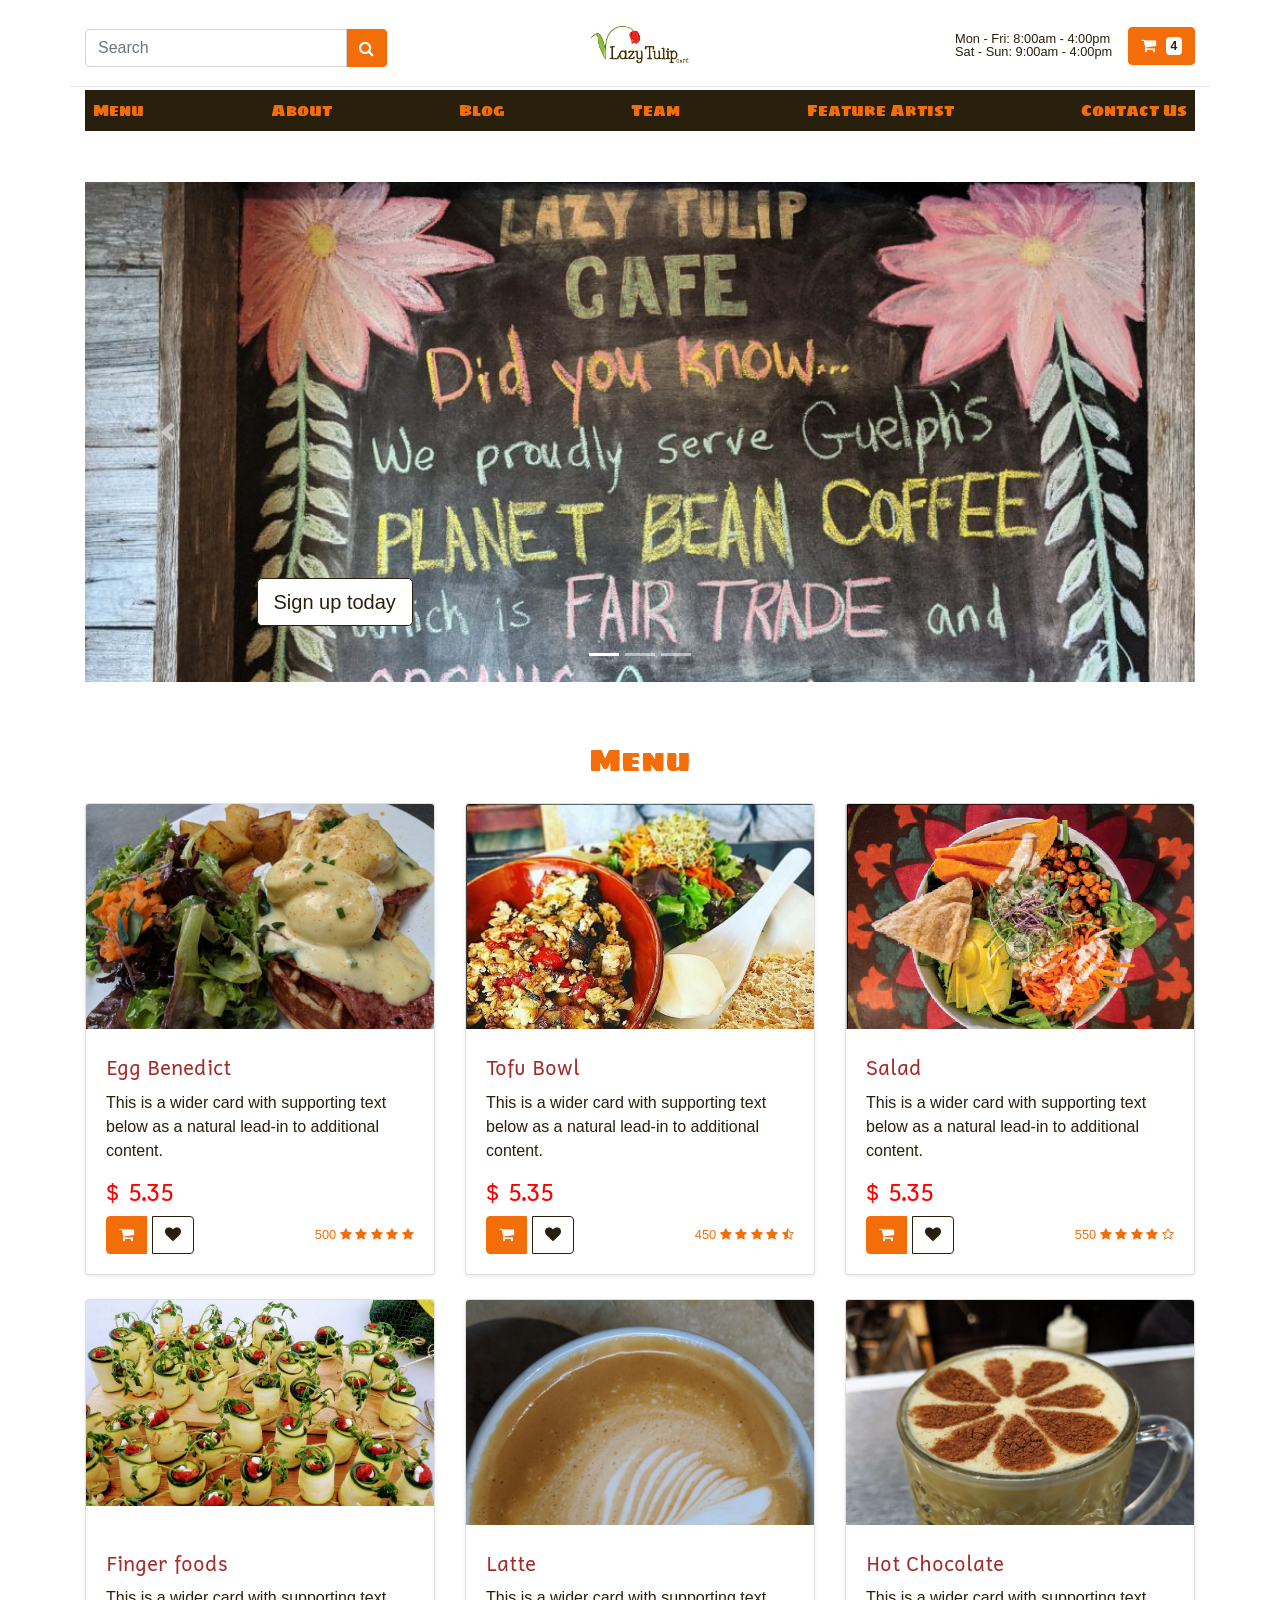
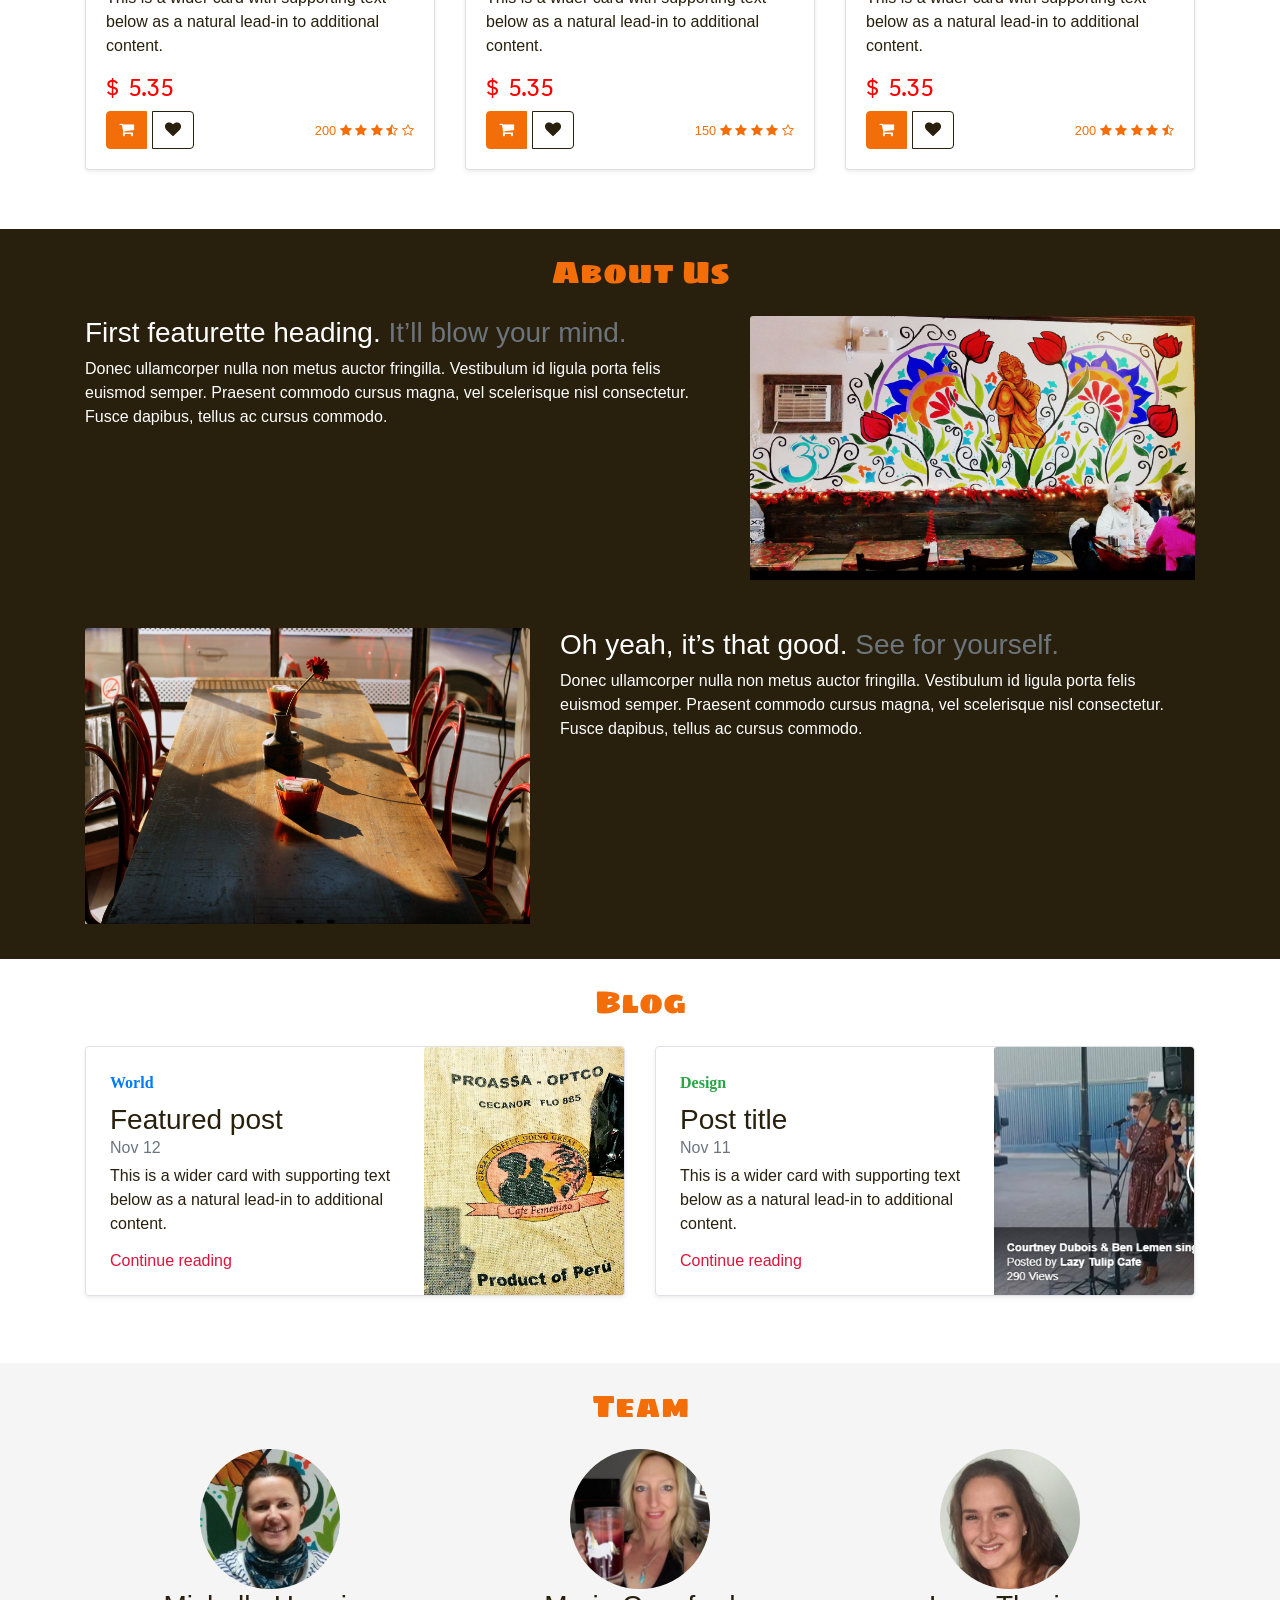
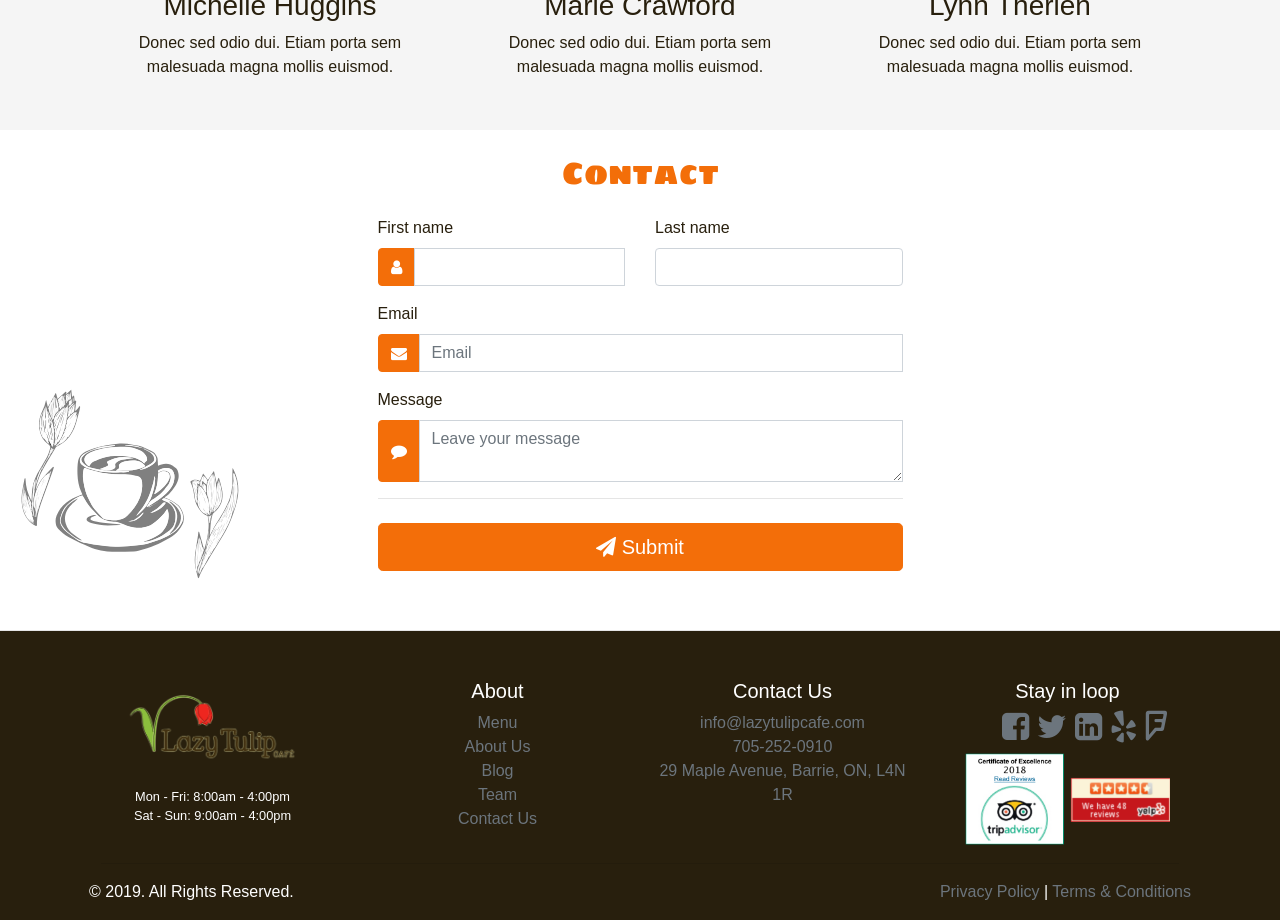
==== commit 10b78cdb: "logo font" ====
--- a/index.html
+++ b/index.html
@@ -16,18 +16,16 @@
   <link rel="stylesheet" href="https://maxcdn.bootstrapcdn.com/font-awesome/4.7.0/css/font-awesome.min.css">
 
   <!-- google font  -->
-  <link href="https://fonts.googleapis.com/css?family=Proza+Libre&display=swap" rel="stylesheet">
-  <link href="https://fonts.googleapis.com/css?family=Proza+Libre|Sigmar+One&display=swap" rel="stylesheet">
+<link href="https://fonts.googleapis.com/css?family=Proza+Libre|Sigmar+One&display=swap" rel="stylesheet">
 
   <link rel="stylesheet" href="css/styles.css">
   <link rel="stylesheet" href="css/font.css">
 </head>
-
 <body>
   <div class="">
     <header class="navigation static py-3">
       <div class="container">
-
+        
         <div class="header row flex-nowrap justify-content-between align-items-center">
           <div class="col-4 pt-1">
             <form action="" class="pr-5">
@@ -79,7 +77,7 @@
           <div class="carousel-inner">
             <div class="carousel-item active">
               <div class="carousel-image">
-                <img src="img/Background2.jpg" alt="Background 1">
+                <img src="img/Background1.jpg" alt="Background 1">
               </div>
               <!-- <svg class="bd-placeholder-img" width="100%" height="300" xmlns="http://www.w3.org/2000/svg"
                 preserveAspectRatio="xMidYMid slice" focusable="false" role="img">
@@ -90,13 +88,13 @@
                   <p>Cras justo odio, dapibus ac facilisis in, egestas eget quam. Donec id elit non mi porta gravida at
                     eget
                     metus. Nullam id dolor id nibh ultricies vehicula ut id elit.</p> -->
-                  <p><a class="btn btn-lg buy-now-inverse" href="#" role="button">Sign up today</a></p>
+                  <p><a class="btn btn-lg love-now" href="#" role="button">Sign up today</a></p>
                 </div>
               </div>
             </div>
             <div class="carousel-item">
               <div class="carousel-image">
-                <img src="img/Background3.jpg" alt="Background 1">
+                <img src="img/Background2.jpg" alt="Background 1">
               </div>
               <div class="container">
                 <div class="carousel-caption">
@@ -104,13 +102,13 @@
                   <p>Cras justo odio, dapibus ac facilisis in, egestas eget quam. Donec id elit non mi porta gravida at
                     eget
                     metus. Nullam id dolor id nibh ultricies vehicula ut id elit.</p> -->
-                  <p><a class="btn btn-lg buy-now" href="#" role="button">Learn more</a></p>
+                  <p><a class="btn btn-lg love-now" href="#" role="button">Learn more</a></p>
                 </div>
               </div>
             </div>
             <div class="carousel-item">
               <div class="carousel-image">
-                <img src="img/background1.jpg" alt="Background 1">
+                <img src="img/foodrevolutionbarrie.jpg" alt="Background 1">
               </div>
               <div class="container">
                 <div class="carousel-caption text-right">
@@ -118,7 +116,7 @@
                   <p>Cras justo odio, dapibus ac facilisis in, egestas eget quam. Donec id elit non mi porta gravida at
                     eget
                     metus. Nullam id dolor id nibh ultricies vehicula ut id elit.</p> -->
-                  <p><a class="btn btn-lg love-now-inverse" href="#" role="button">Browse gallery</a></p>
+                  <p><a class="btn btn-lg love-now" href="#" role="button">Browse gallery</a></p>
                 </div>
               </div>
             </div>
@@ -135,9 +133,6 @@
       </div>
     </section>
     <section id="menu" class="pt-4">
-
-      <object class="background-icon-right" data="img/coffee-tree.svg" type="image/svg+xml" alt="coffee and tulip logo"
-        height="250" width="250"></object>
       <div class="container">
         <h2 class="text-center mb-4">Menu</h2>
         <div class="row">
@@ -312,7 +307,7 @@
                 <h3 class="product-name"><a href="/">Hot Chocolate</a></h3>
                 <p class="card-text">This is a wider card with supporting text below as a natural lead-in to additional
                   content.</p>
-                <h4 class="price">$ 5.35</h4>
+                  <h4 class="price">$ 5.35</h4>
                 <div class="d-flex justify-content-between align-items-center">
                   <div class="btn-group">
                     <button type="button" class="btn buy-now">
@@ -338,48 +333,41 @@
       </div>
     </section>
     <section id="about" class="pt-4">
-
-      <object class="background-icon-right" data="img/coffee-tree.svg" type="image/svg+xml" alt="coffee and tulip logo"
-        height="250" width="250"></object>
-      <object class="background-icon-left" data="img/barista.svg" type="image/svg+xml" alt="coffee and tulip logo"
-        height="250" width="250"></object>
-      <div class="container">
-
+      <div class="container">
+        
         <h2 class="text-center mb-4">About Us</h2>
         <div class="row featurette">
-          <div class="col-md-7 order-md-2">
-            <h3 class="featurette-heading">Oh yeah, it’s that good. <span class="text-muted">See for yourself.</span>
+          <div class="col-md-7">
+            <h3 class="featurette-heading">First featurette heading. <span class="text-muted">It’ll blow your mind.</span>
             </h3>
             <p class="lead">Donec ullamcorper nulla non metus auctor fringilla. Vestibulum id ligula porta felis euismod
               semper. Praesent commodo cursus magna, vel scelerisque nisl consectetur. Fusce dapibus, tellus ac cursus
               commodo.</p>
           </div>
+          <div class="col-md-5">
+            <div class="bd-placeholder-img card-img-top about-image">
+              <img src="img/IMG_20161228_122137-cinema-edited.jpg" alt="cafe wall">
+            </div>
+          </div>
+        </div>
+        <div class="row featurette mt-5">
+          <div class="col-md-7 order-md-2">
+            <h3 class="featurette-heading">Oh yeah, it’s that good. <span class="text-muted">See for yourself.</span></h3>
+            <p class="lead">Donec ullamcorper nulla non metus auctor fringilla. Vestibulum id ligula porta felis euismod
+              semper. Praesent commodo cursus magna, vel scelerisque nisl consectetur. Fusce dapibus, tellus ac cursus
+              commodo.</p>
+          </div>
           <div class="col-md-5 order-md-1">
             <div class="bd-placeholder-img card-img-top about-image">
               <img src="img/IMG_4904.jpg" alt="table photo">
             </div>
           </div>
         </div>
-        <div class="row featurette mt-5">
-          <div class="col-md-7">
-            <h3 class="featurette-heading">First featurette heading. <span class="text-muted">It’ll blow your
-                mind.</span>
-            </h3>
-            <p class="lead">Donec ullamcorper nulla non metus auctor fringilla. Vestibulum id ligula porta felis euismod
-              semper. Praesent commodo cursus magna, vel scelerisque nisl consectetur. Fusce dapibus, tellus ac cursus
-              commodo.</p>
-          </div>
-          <div class="col-md-5">
-            <div class="bd-placeholder-img card-img-top about-image">
-              <img src="img/IMG_20161228_122137-cinema-edited.jpg" alt="cafe wall">
-            </div>
-          </div>
-        </div>
       </div>
     </section>
     <section id="blog" class="pt-4">
       <div class="container">
-        <h2 class="text-center mb-4">Blog</h2>
+      <h2 class="text-center mb-4">Blog</h2>
         <div class="row mb-2">
           <div class="col-md-6">
             <div
@@ -403,7 +391,7 @@
             <div
               class="row no-gutters border rounded overflow-hidden flex-md-row mb-4 shadow-sm h-md-250 position-relative">
               <div class="col p-4 d-flex flex-column position-static">
-                <strong class="d-inline-block mb-2 text-success">Life</strong>
+                <strong class="d-inline-block mb-2 text-success">Design</strong>
                 <h3 class="mb-0">Post title</h3>
                 <div class="mb-1 text-muted">Nov 11</div>
                 <p class="mb-auto">This is a wider card with supporting text below as a natural lead-in to additional
@@ -422,7 +410,7 @@
     </section>
     <section id="team" class="pt-4">
       <div class="container">
-
+        
         <h2 class="text-center mb-4">Team</h2>
         <div class="team-scroller">
           <div class="d-flex justify-content-between">
@@ -452,10 +440,8 @@
       </div>
     </section>
     <section id="contact" class="pt-4">
-      <object class="background-icon-left" data="img/coffeeTulip.svg" type="image/svg+xml" alt="coffee and tulip logo"
-        height="250" width="250"></object>
-      <div class="container">
-
+      <div class="container">
+        
         <div class="col-md-6 m-auto">
           <h2 class="text-center mb-4">Contact</h2>
           <form class="needs-validation" novalidate="">
@@ -464,14 +450,20 @@
                 <label for="firstName">First name</label>
                 <div class="input-group">
                   <div class="input-group-prepend">
-                    <span class="input-group-text love-now"><i class="fa fa-user" aria-hidden="true"></i></span>
+                    <span class="input-group-text buy-now"><i class="fa fa-user" aria-hidden="true"></i></span>
                   </div>
                   <input type="text" class="form-control" id="firstName" placeholder="" value="" required="">
+                  <div class="invalid-feedback">
+                    Valid first name is required.
+                  </div>
                 </div>
               </div>
               <div class="col-md-6 mb-3">
                 <label for="lastName">Last name</label>
                 <input type="text" class="form-control" id="lastName" placeholder="" value="" required="">
+                <div class="invalid-feedback">
+                  Valid last name is required.
+                </div>
               </div>
             </div>
 
@@ -479,9 +471,12 @@
               <label for="username">Email</label>
               <div class="input-group">
                 <div class="input-group-prepend">
-                  <span class="input-group-text love-now"><i class="fa fa-envelope" aria-hidden="true"></i></span>
+                  <span class="input-group-text buy-now"><i class="fa fa-envelope" aria-hidden="true"></i></span>
                 </div>
                 <input type="text" class="form-control" id="email" placeholder="Email" required="">
+                <div class="invalid-feedback" style="width: 100%;">
+                  Your email is required.
+                </div>
               </div>
             </div>
 
@@ -489,10 +484,13 @@
               <label for="message">Message</label>
               <div class="input-group">
                 <div class="input-group-prepend">
-                  <span class="input-group-text love-now"><i class="fa fa-comment" aria-hidden="true"></i></span>
+                  <span class="input-group-text buy-now"><i class="fa fa-comment" aria-hidden="true"></i></span>
                 </div>
                 <textarea type="text" class="form-control" id="message" placeholder="Leave your message"
                   required=""></textarea>
+                <div class="invalid-feedback">
+                  Please enter your message.
+                </div>
               </div>
             </div>
 
@@ -503,6 +501,8 @@
           </form>
         </div>
       </div>
+      <object class="background-icon-left" data="img/coffeeTulip2.svg" type="image/svg+xml" alt="coffee and tulip logo" height="250"
+    width="250"></object>
     </section>
 
     <footer class="blog-footer pt-5 mt-4">
@@ -562,30 +562,20 @@
             </p>
           </div>
         </div>
-        <a class="plane-cont" href="#">
-          <div class="plane-rotater" style="transform: rotate(-90deg);">
-            <div class="plane">
-              <svg class="plane-svg" viewBox="0 0 28 26">
-                <path class="plane-svg__path" fill="#fff" d="M0,0 28,13 0,26 0,13 20,13 0,7z"></path>
-              </svg>
-            </div>
-          </div>
-        </a>
       </div>
     </footer>
   </div>
-  <!-- Optional JavaScript -->
-  <!-- jQuery first, then Popper.js, then Bootstrap JS -->
-  <script src="https://code.jquery.com/jquery-3.3.1.slim.min.js"
-    integrity="sha384-q8i/X+965DzO0rT7abK41JStQIAqVgRVzpbzo5smXKp4YfRvH+8abtTE1Pi6jizo" crossorigin="anonymous">
-  </script>
-  <script src="https://cdnjs.cloudflare.com/ajax/libs/popper.js/1.14.7/umd/popper.min.js"
-    integrity="sha384-UO2eT0CpHqdSJQ6hJty5KVphtPhzWj9WO1clHTMGa3JDZwrnQq4sF86dIHNDz0W1" crossorigin="anonymous">
-  </script>
-  <script src="https://stackpath.bootstrapcdn.com/bootstrap/4.3.1/js/bootstrap.min.js"
-    integrity="sha384-JjSmVgyd0p3pXB1rRibZUAYoIIy6OrQ6VrjIEaFf/nJGzIxFDsf4x0xIM+B07jRM" crossorigin="anonymous">
-  </script>
-  <script defer src="js/script.js"></script>
+    <!-- Optional JavaScript -->
+    <!-- jQuery first, then Popper.js, then Bootstrap JS -->
+    <script src="https://code.jquery.com/jquery-3.3.1.slim.min.js"
+      integrity="sha384-q8i/X+965DzO0rT7abK41JStQIAqVgRVzpbzo5smXKp4YfRvH+8abtTE1Pi6jizo" crossorigin="anonymous">
+    </script>
+    <script src="https://cdnjs.cloudflare.com/ajax/libs/popper.js/1.14.7/umd/popper.min.js"
+      integrity="sha384-UO2eT0CpHqdSJQ6hJty5KVphtPhzWj9WO1clHTMGa3JDZwrnQq4sF86dIHNDz0W1" crossorigin="anonymous">
+    </script>
+    <script src="https://stackpath.bootstrapcdn.com/bootstrap/4.3.1/js/bootstrap.min.js"
+      integrity="sha384-JjSmVgyd0p3pXB1rRibZUAYoIIy6OrQ6VrjIEaFf/nJGzIxFDsf4x0xIM+B07jRM" crossorigin="anonymous">
+    </script>
 </body>
 
 </html>
--- a/css/styles.css
+++ b/css/styles.css
@@ -19,7 +19,8 @@
 }
 
 .header-logo {
-  font-family: "Proza Libre", sans-serif;
+  font-family: "Lucida Grande", "Lucida Sans Unicode", Geneva, Verdana,
+    sans-serif;
   font-size: 2.25rem;
 }
 
@@ -50,7 +51,7 @@
   font-size: 2.5rem;
 }
 
-.product-name>a {
+.product-name > a {
   font-size: 20px;
   font-family: "cadmanregular";
   color: brown;
@@ -64,20 +65,16 @@
 p.lead {
   font-size: 1em;
 }
-
 /* blog-font */
 strong {
   font-family: Georgia, "Times New Roman", Times, serif;
 }
-
 h3 {
   font-family: Verdana, Geneva, Tahoma, sans-serif;
 }
-
 a.stretched-link {
   color: crimson;
 }
-
 @media (min-width: 768px) {
   .display-4 {
     font-size: 3rem;
@@ -138,7 +135,7 @@
 }
 
 .container {
-  z-index: 100;
+  z-index: 10;
 }
 
 /*
@@ -164,7 +161,7 @@
 
 /* image */
 .product-image {
-  height: 180px;
+  height: 225px;
   width: 100%;
   overflow: hidden;
 }
@@ -182,24 +179,13 @@
 
 .buy-now:hover {
   color: #f36e09;
-  background-color: transparent;
-}
-
-.buy-now-inverse {
-  color: #f36e09;
-  background-color: transparent;
-  border-color: #f36e09;
-}
-
-.buy-now-inverse:hover {
-  color: white;
-  background-color: #f36e09;
+  background-color: #fff;
 }
 
 .love-now {
   margin-left: 5px !important;
   color: #281f0d;
-  background-color: transparent;
+  background-color: #fff;
   border-color: #281f0d;
 }
 
@@ -217,7 +203,7 @@
 
 .love-now-inverse:hover {
   color: #281f0d;
-  background-color: transparent
+  background-color: white;
 }
 
 /* Stars */
@@ -274,7 +260,7 @@
   margin-bottom: 4rem;
 }
 
-.blog-pagination>.btn {
+.blog-pagination > .btn {
   border-radius: 2rem;
 }
 
@@ -307,13 +293,6 @@
 
 .thumbnail-image img {
   height: 100%;
-}
-
-/*
- * Contact
- */
-.form-control {
-  border-color: #281f0d;
 }
 
 /*
@@ -326,97 +305,8 @@
   border-top: 0.05rem solid #e5e5e5;
 }
 
-/*
- * SVG & Animation image
- */
-
 .background-icon-left {
   position: absolute;
   bottom: 0;
   left: 0;
-  opacity: 0.3;
-}
-
-.background-icon-left svg,
-.background-icon-right svg {
-  width: 500px;
-}
-
-.background-icon-right {
-  position: absolute;
-  top: 0;
-  right: 0;
-  opacity: 0.3;
-}
-
-/* Plane style & animation */
-.plane-cont {
-  cursor: pointer;
-  position: fixed;
-  bottom: 50px;
-  right: 50px;
-  height: 55px;
-  width: 55px;
-  padding: 12px;
-  background-color: #281f0d;
-  border-radius: 50%;
-}
-
-.plane-svg__path {
-  fill: #fff;
-}
-
-.plane-cont:hover {
-  background: white;
-}
-
-.plane-cont:hover .plane-svg__path {
-  fill: #f36e09;
-}
-
-.plane.fly {
-  z-index: 100;
-  animation: planeFly 4s forwards;
-}
-
-.plane.fly .plane-svg__path {
-  fill: #f36e09;
-}
-
-@keyframes planeFly {
-  20% {
-    transform: translate(25rem, 3rem) rotate(10deg) scale(0.5);
-  }
-
-  25% {
-    transform: translate(35rem, -10rem) rotate(-30deg) scale(0.5);
-  }
-
-  30% {
-    transform: translate(28rem, -15rem) rotate(-120deg) scale(0.6);
-  }
-
-  40% {
-    transform: translate(20rem, -15rem) rotate(-160deg) scale(0.6);
-  }
-
-  50% {
-    transform: translate(10rem, -30rem) rotate(-260deg) scale(0.6);
-  }
-
-  65% {
-    transform: translate(0rem, -10rem) rotate(-200deg) scale(0.8);
-  }
-
-  85% {
-    transform: translate(-15rem, -10rem) rotate(-240deg) scale(0.9);
-  }
-
-  90% {
-    transform: translate(-25rem, 0) rotate(0deg);
-  }
-
-  100% {
-    transform: rotate(0deg);
-  }
-}+}
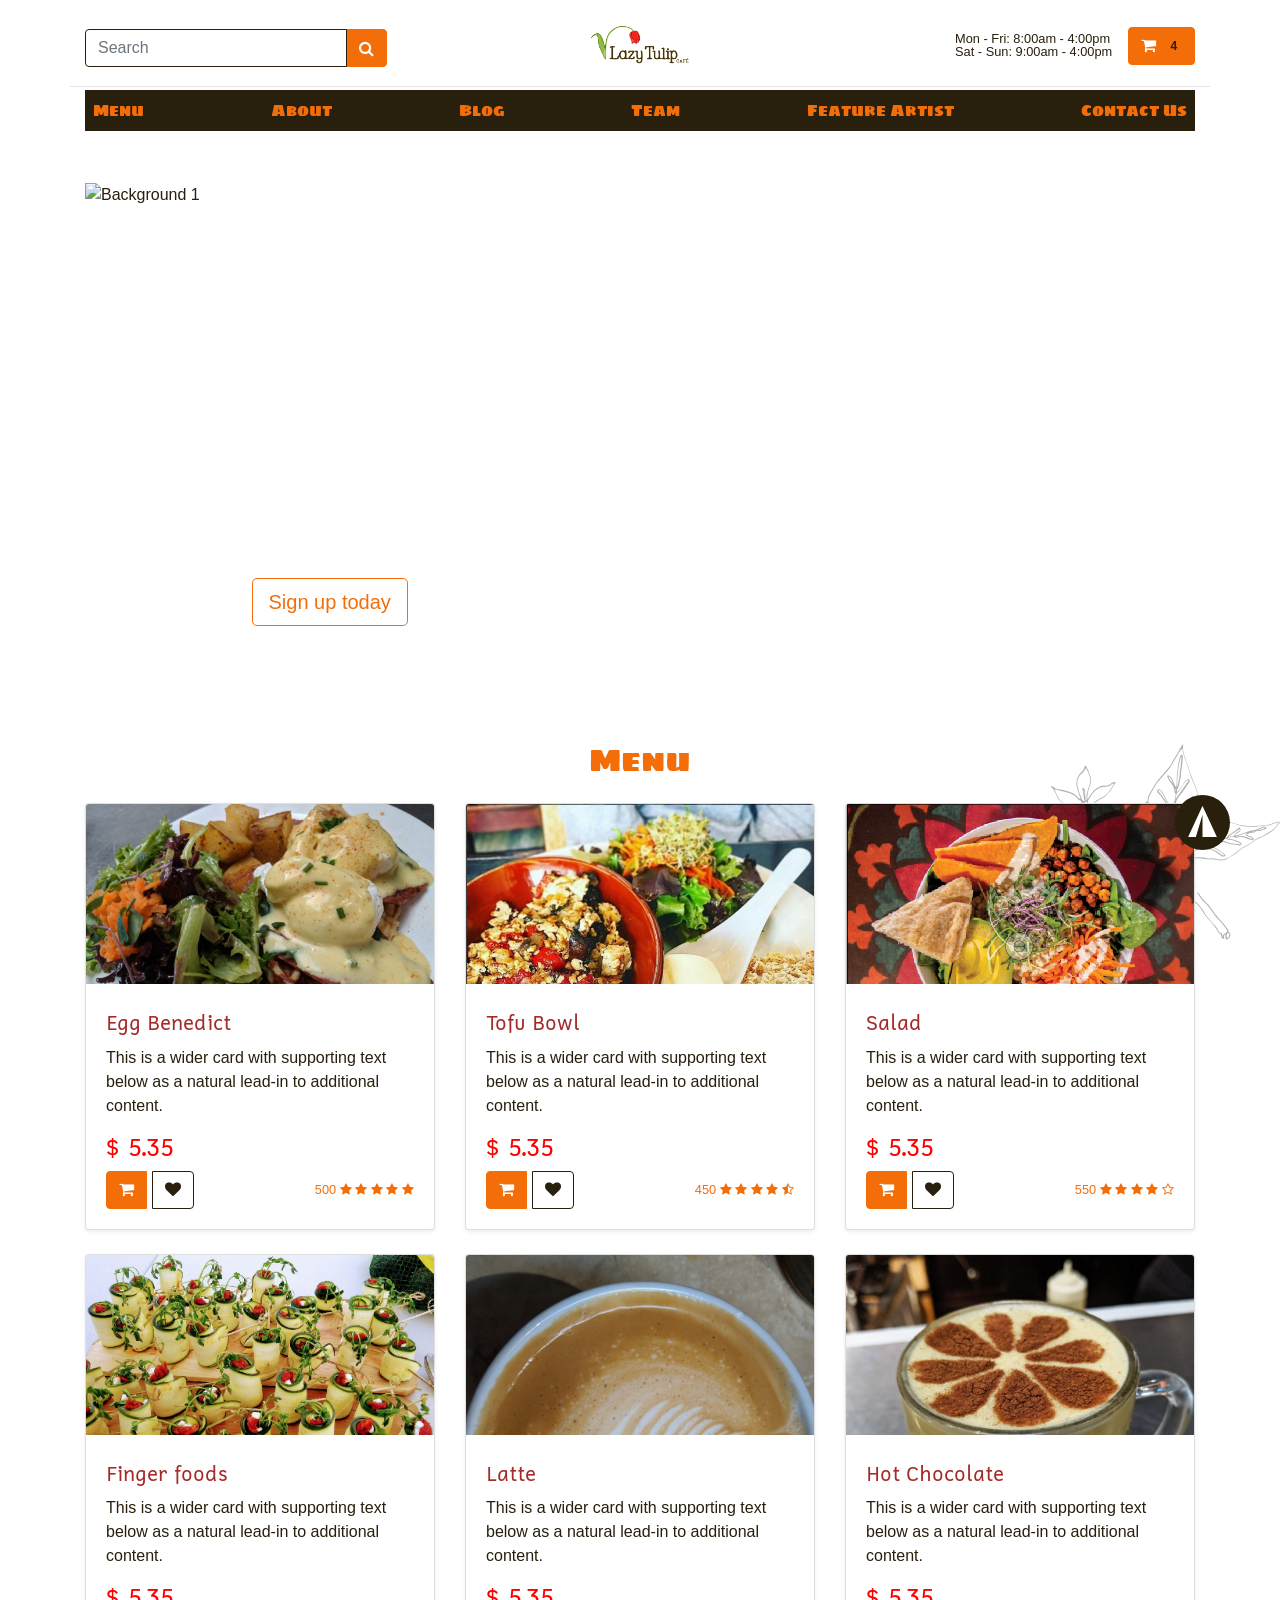
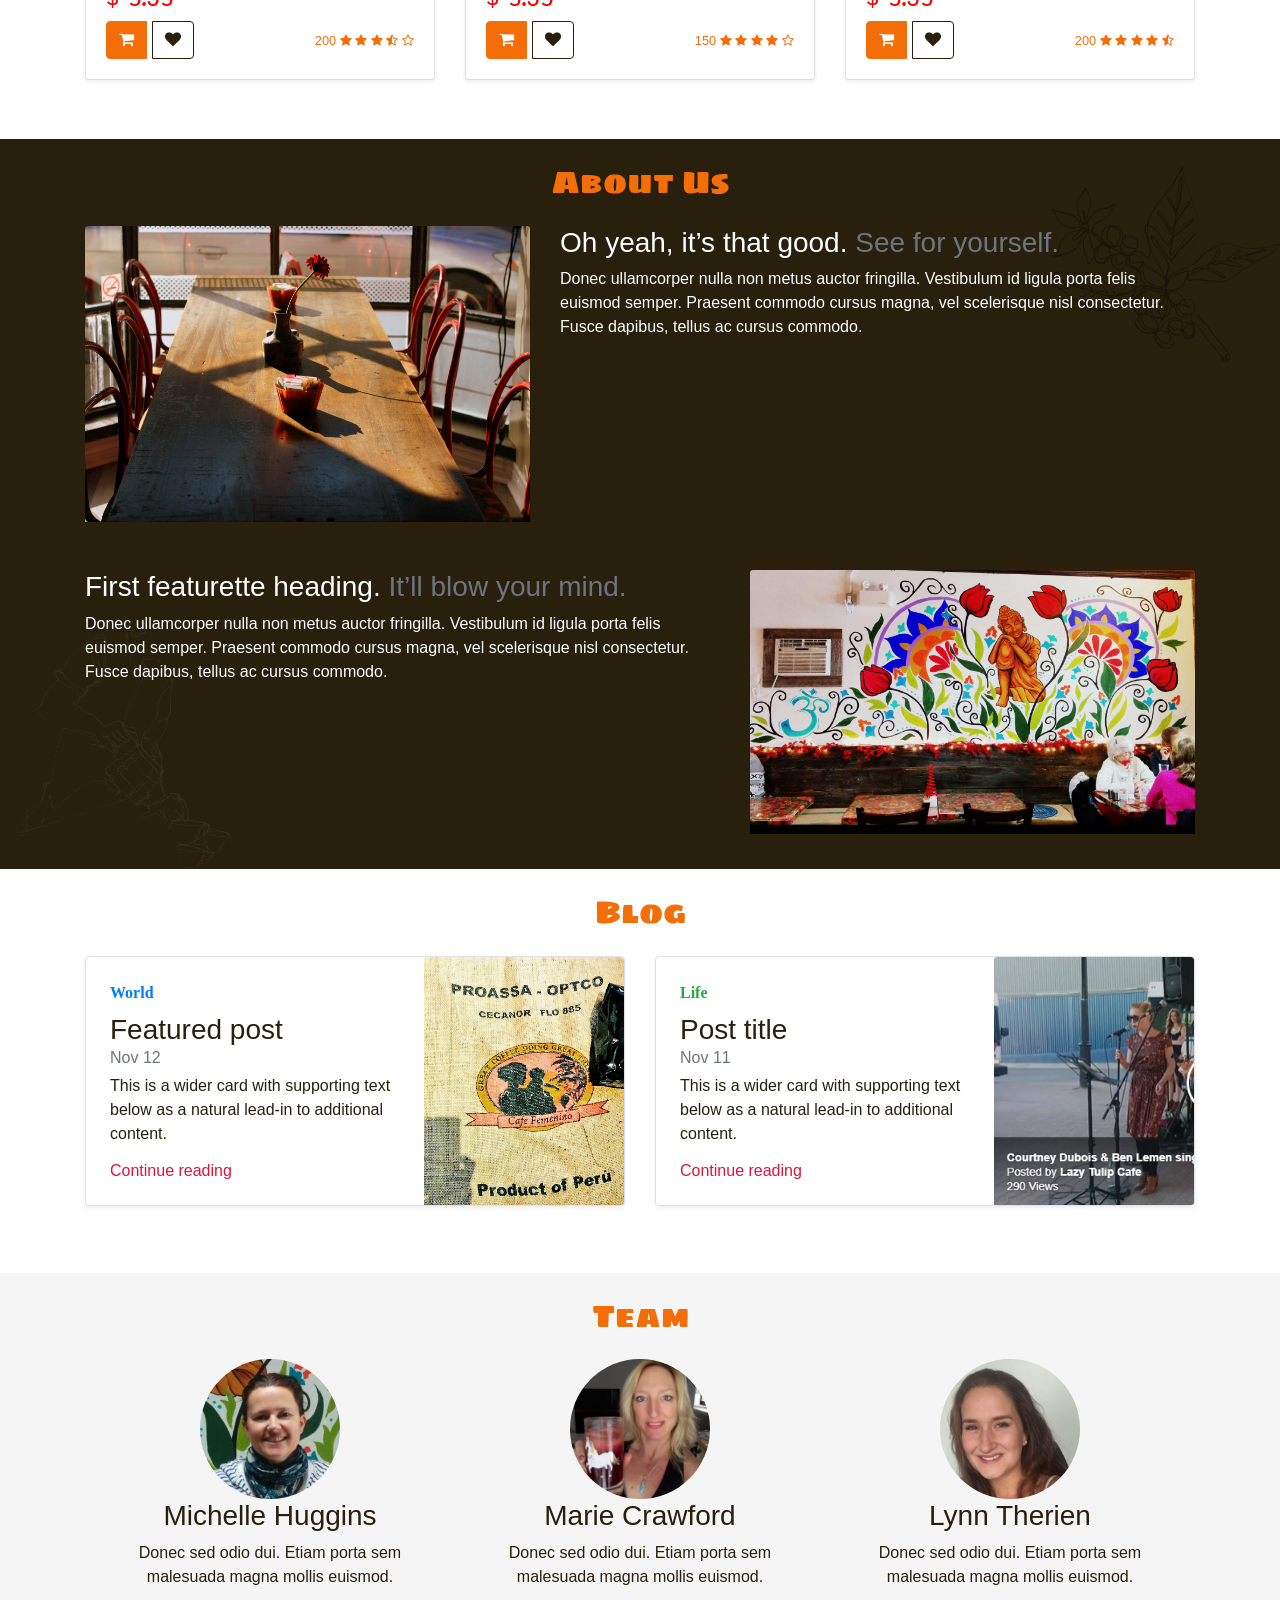
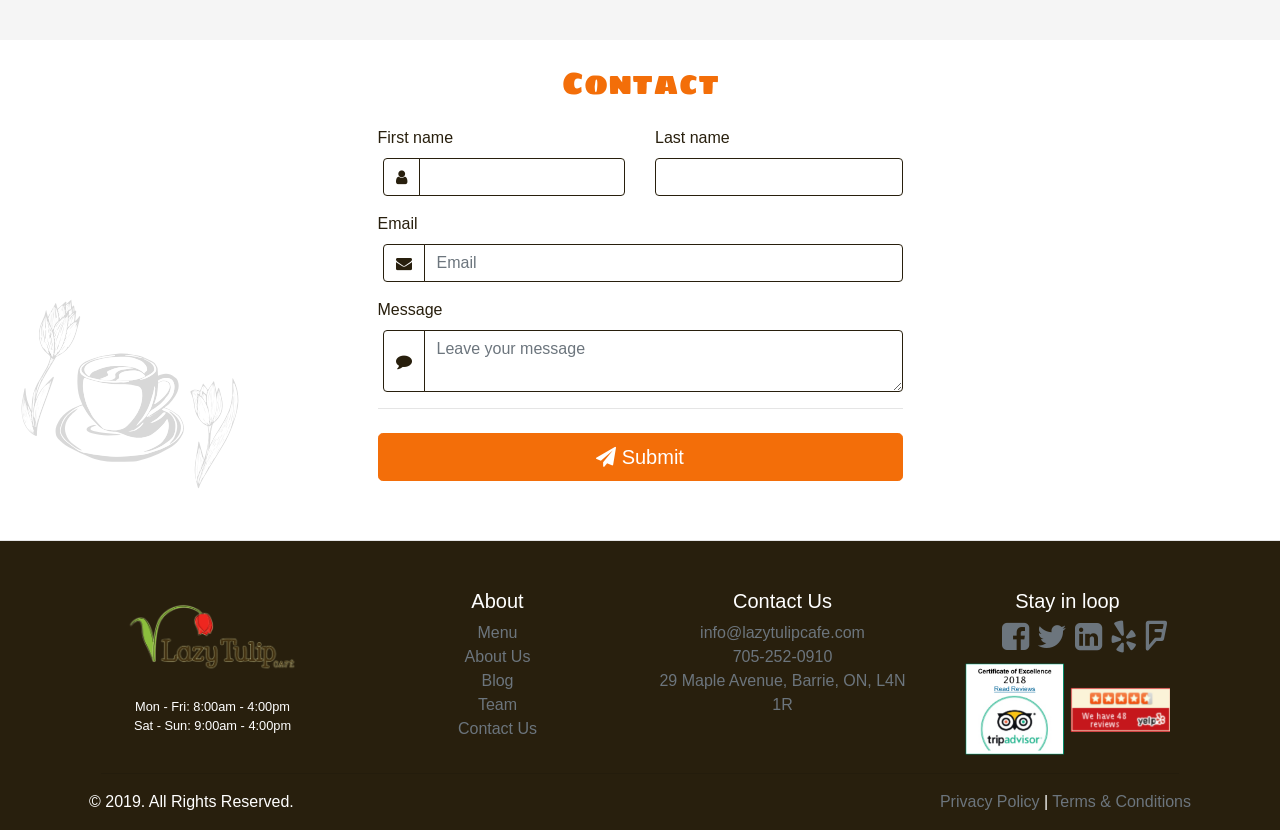
==== commit 9d34db19: "Merge branch 'master' of https://github.com/nvimai/COMP2081_AdvCSS_FinalProject" ====
--- a/index.html
+++ b/index.html
@@ -21,11 +21,12 @@
   <link rel="stylesheet" href="css/styles.css">
   <link rel="stylesheet" href="css/font.css">
 </head>
+
 <body>
   <div class="">
     <header class="navigation static py-3">
       <div class="container">
-        
+
         <div class="header row flex-nowrap justify-content-between align-items-center">
           <div class="col-4 pt-1">
             <form action="" class="pr-5">
@@ -77,7 +78,7 @@
           <div class="carousel-inner">
             <div class="carousel-item active">
               <div class="carousel-image">
-                <img src="img/Background1.jpg" alt="Background 1">
+                <img src="img/Background2.jpg" alt="Background 1">
               </div>
               <!-- <svg class="bd-placeholder-img" width="100%" height="300" xmlns="http://www.w3.org/2000/svg"
                 preserveAspectRatio="xMidYMid slice" focusable="false" role="img">
@@ -88,13 +89,13 @@
                   <p>Cras justo odio, dapibus ac facilisis in, egestas eget quam. Donec id elit non mi porta gravida at
                     eget
                     metus. Nullam id dolor id nibh ultricies vehicula ut id elit.</p> -->
-                  <p><a class="btn btn-lg love-now" href="#" role="button">Sign up today</a></p>
+                  <p><a class="btn btn-lg buy-now-inverse" href="#" role="button">Sign up today</a></p>
                 </div>
               </div>
             </div>
             <div class="carousel-item">
               <div class="carousel-image">
-                <img src="img/Background2.jpg" alt="Background 1">
+                <img src="img/Background3.jpg" alt="Background 1">
               </div>
               <div class="container">
                 <div class="carousel-caption">
@@ -102,13 +103,13 @@
                   <p>Cras justo odio, dapibus ac facilisis in, egestas eget quam. Donec id elit non mi porta gravida at
                     eget
                     metus. Nullam id dolor id nibh ultricies vehicula ut id elit.</p> -->
-                  <p><a class="btn btn-lg love-now" href="#" role="button">Learn more</a></p>
+                  <p><a class="btn btn-lg buy-now" href="#" role="button">Learn more</a></p>
                 </div>
               </div>
             </div>
             <div class="carousel-item">
               <div class="carousel-image">
-                <img src="img/foodrevolutionbarrie.jpg" alt="Background 1">
+                <img src="img/background1.jpg" alt="Background 1">
               </div>
               <div class="container">
                 <div class="carousel-caption text-right">
@@ -116,7 +117,7 @@
                   <p>Cras justo odio, dapibus ac facilisis in, egestas eget quam. Donec id elit non mi porta gravida at
                     eget
                     metus. Nullam id dolor id nibh ultricies vehicula ut id elit.</p> -->
-                  <p><a class="btn btn-lg love-now" href="#" role="button">Browse gallery</a></p>
+                  <p><a class="btn btn-lg love-now-inverse" href="#" role="button">Browse gallery</a></p>
                 </div>
               </div>
             </div>
@@ -133,6 +134,9 @@
       </div>
     </section>
     <section id="menu" class="pt-4">
+
+      <object class="background-icon-right" data="img/coffee-tree.svg" type="image/svg+xml" alt="coffee and tulip logo"
+        height="250" width="250"></object>
       <div class="container">
         <h2 class="text-center mb-4">Menu</h2>
         <div class="row">
@@ -307,7 +311,7 @@
                 <h3 class="product-name"><a href="/">Hot Chocolate</a></h3>
                 <p class="card-text">This is a wider card with supporting text below as a natural lead-in to additional
                   content.</p>
-                  <h4 class="price">$ 5.35</h4>
+                <h4 class="price">$ 5.35</h4>
                 <div class="d-flex justify-content-between align-items-center">
                   <div class="btn-group">
                     <button type="button" class="btn buy-now">
@@ -333,41 +337,48 @@
       </div>
     </section>
     <section id="about" class="pt-4">
-      <div class="container">
-        
+
+      <object class="background-icon-right" data="img/coffee-tree.svg" type="image/svg+xml" alt="coffee and tulip logo"
+        height="250" width="250"></object>
+      <object class="background-icon-left" data="img/barista.svg" type="image/svg+xml" alt="coffee and tulip logo"
+        height="250" width="250"></object>
+      <div class="container">
+
         <h2 class="text-center mb-4">About Us</h2>
         <div class="row featurette">
-          <div class="col-md-7">
-            <h3 class="featurette-heading">First featurette heading. <span class="text-muted">It’ll blow your mind.</span>
+          <div class="col-md-7 order-md-2">
+            <h3 class="featurette-heading">Oh yeah, it’s that good. <span class="text-muted">See for yourself.</span>
             </h3>
             <p class="lead">Donec ullamcorper nulla non metus auctor fringilla. Vestibulum id ligula porta felis euismod
               semper. Praesent commodo cursus magna, vel scelerisque nisl consectetur. Fusce dapibus, tellus ac cursus
               commodo.</p>
           </div>
+          <div class="col-md-5 order-md-1">
+            <div class="bd-placeholder-img card-img-top about-image">
+              <img src="img/IMG_4904.jpg" alt="table photo">
+            </div>
+          </div>
+        </div>
+        <div class="row featurette mt-5">
+          <div class="col-md-7">
+            <h3 class="featurette-heading">First featurette heading. <span class="text-muted">It’ll blow your
+                mind.</span>
+            </h3>
+            <p class="lead">Donec ullamcorper nulla non metus auctor fringilla. Vestibulum id ligula porta felis euismod
+              semper. Praesent commodo cursus magna, vel scelerisque nisl consectetur. Fusce dapibus, tellus ac cursus
+              commodo.</p>
+          </div>
           <div class="col-md-5">
             <div class="bd-placeholder-img card-img-top about-image">
               <img src="img/IMG_20161228_122137-cinema-edited.jpg" alt="cafe wall">
             </div>
           </div>
         </div>
-        <div class="row featurette mt-5">
-          <div class="col-md-7 order-md-2">
-            <h3 class="featurette-heading">Oh yeah, it’s that good. <span class="text-muted">See for yourself.</span></h3>
-            <p class="lead">Donec ullamcorper nulla non metus auctor fringilla. Vestibulum id ligula porta felis euismod
-              semper. Praesent commodo cursus magna, vel scelerisque nisl consectetur. Fusce dapibus, tellus ac cursus
-              commodo.</p>
-          </div>
-          <div class="col-md-5 order-md-1">
-            <div class="bd-placeholder-img card-img-top about-image">
-              <img src="img/IMG_4904.jpg" alt="table photo">
-            </div>
-          </div>
-        </div>
       </div>
     </section>
     <section id="blog" class="pt-4">
       <div class="container">
-      <h2 class="text-center mb-4">Blog</h2>
+        <h2 class="text-center mb-4">Blog</h2>
         <div class="row mb-2">
           <div class="col-md-6">
             <div
@@ -391,7 +402,7 @@
             <div
               class="row no-gutters border rounded overflow-hidden flex-md-row mb-4 shadow-sm h-md-250 position-relative">
               <div class="col p-4 d-flex flex-column position-static">
-                <strong class="d-inline-block mb-2 text-success">Design</strong>
+                <strong class="d-inline-block mb-2 text-success">Life</strong>
                 <h3 class="mb-0">Post title</h3>
                 <div class="mb-1 text-muted">Nov 11</div>
                 <p class="mb-auto">This is a wider card with supporting text below as a natural lead-in to additional
@@ -410,7 +421,7 @@
     </section>
     <section id="team" class="pt-4">
       <div class="container">
-        
+
         <h2 class="text-center mb-4">Team</h2>
         <div class="team-scroller">
           <div class="d-flex justify-content-between">
@@ -440,8 +451,10 @@
       </div>
     </section>
     <section id="contact" class="pt-4">
-      <div class="container">
-        
+      <object class="background-icon-left" data="img/coffeeTulip.svg" type="image/svg+xml" alt="coffee and tulip logo"
+        height="250" width="250"></object>
+      <div class="container">
+
         <div class="col-md-6 m-auto">
           <h2 class="text-center mb-4">Contact</h2>
           <form class="needs-validation" novalidate="">
@@ -450,20 +463,14 @@
                 <label for="firstName">First name</label>
                 <div class="input-group">
                   <div class="input-group-prepend">
-                    <span class="input-group-text buy-now"><i class="fa fa-user" aria-hidden="true"></i></span>
+                    <span class="input-group-text love-now"><i class="fa fa-user" aria-hidden="true"></i></span>
                   </div>
                   <input type="text" class="form-control" id="firstName" placeholder="" value="" required="">
-                  <div class="invalid-feedback">
-                    Valid first name is required.
-                  </div>
                 </div>
               </div>
               <div class="col-md-6 mb-3">
                 <label for="lastName">Last name</label>
                 <input type="text" class="form-control" id="lastName" placeholder="" value="" required="">
-                <div class="invalid-feedback">
-                  Valid last name is required.
-                </div>
               </div>
             </div>
 
@@ -471,12 +478,9 @@
               <label for="username">Email</label>
               <div class="input-group">
                 <div class="input-group-prepend">
-                  <span class="input-group-text buy-now"><i class="fa fa-envelope" aria-hidden="true"></i></span>
+                  <span class="input-group-text love-now"><i class="fa fa-envelope" aria-hidden="true"></i></span>
                 </div>
                 <input type="text" class="form-control" id="email" placeholder="Email" required="">
-                <div class="invalid-feedback" style="width: 100%;">
-                  Your email is required.
-                </div>
               </div>
             </div>
 
@@ -484,13 +488,10 @@
               <label for="message">Message</label>
               <div class="input-group">
                 <div class="input-group-prepend">
-                  <span class="input-group-text buy-now"><i class="fa fa-comment" aria-hidden="true"></i></span>
+                  <span class="input-group-text love-now"><i class="fa fa-comment" aria-hidden="true"></i></span>
                 </div>
                 <textarea type="text" class="form-control" id="message" placeholder="Leave your message"
                   required=""></textarea>
-                <div class="invalid-feedback">
-                  Please enter your message.
-                </div>
               </div>
             </div>
 
@@ -501,8 +502,6 @@
           </form>
         </div>
       </div>
-      <object class="background-icon-left" data="img/coffeeTulip2.svg" type="image/svg+xml" alt="coffee and tulip logo" height="250"
-    width="250"></object>
     </section>
 
     <footer class="blog-footer pt-5 mt-4">
@@ -562,20 +561,30 @@
             </p>
           </div>
         </div>
+        <a class="plane-cont" href="#">
+          <div class="plane-rotater" style="transform: rotate(-90deg);">
+            <div class="plane">
+              <svg class="plane-svg" viewBox="0 0 28 26">
+                <path class="plane-svg__path" fill="#fff" d="M0,0 28,13 0,26 0,13 20,13 0,7z"></path>
+              </svg>
+            </div>
+          </div>
+        </a>
       </div>
     </footer>
   </div>
-    <!-- Optional JavaScript -->
-    <!-- jQuery first, then Popper.js, then Bootstrap JS -->
-    <script src="https://code.jquery.com/jquery-3.3.1.slim.min.js"
-      integrity="sha384-q8i/X+965DzO0rT7abK41JStQIAqVgRVzpbzo5smXKp4YfRvH+8abtTE1Pi6jizo" crossorigin="anonymous">
-    </script>
-    <script src="https://cdnjs.cloudflare.com/ajax/libs/popper.js/1.14.7/umd/popper.min.js"
-      integrity="sha384-UO2eT0CpHqdSJQ6hJty5KVphtPhzWj9WO1clHTMGa3JDZwrnQq4sF86dIHNDz0W1" crossorigin="anonymous">
-    </script>
-    <script src="https://stackpath.bootstrapcdn.com/bootstrap/4.3.1/js/bootstrap.min.js"
-      integrity="sha384-JjSmVgyd0p3pXB1rRibZUAYoIIy6OrQ6VrjIEaFf/nJGzIxFDsf4x0xIM+B07jRM" crossorigin="anonymous">
-    </script>
+  <!-- Optional JavaScript -->
+  <!-- jQuery first, then Popper.js, then Bootstrap JS -->
+  <script src="https://code.jquery.com/jquery-3.3.1.slim.min.js"
+    integrity="sha384-q8i/X+965DzO0rT7abK41JStQIAqVgRVzpbzo5smXKp4YfRvH+8abtTE1Pi6jizo" crossorigin="anonymous">
+  </script>
+  <script src="https://cdnjs.cloudflare.com/ajax/libs/popper.js/1.14.7/umd/popper.min.js"
+    integrity="sha384-UO2eT0CpHqdSJQ6hJty5KVphtPhzWj9WO1clHTMGa3JDZwrnQq4sF86dIHNDz0W1" crossorigin="anonymous">
+  </script>
+  <script src="https://stackpath.bootstrapcdn.com/bootstrap/4.3.1/js/bootstrap.min.js"
+    integrity="sha384-JjSmVgyd0p3pXB1rRibZUAYoIIy6OrQ6VrjIEaFf/nJGzIxFDsf4x0xIM+B07jRM" crossorigin="anonymous">
+  </script>
+  <script defer src="js/script.js"></script>
 </body>
 
 </html>
--- a/css/styles.css
+++ b/css/styles.css
@@ -51,7 +51,7 @@
   font-size: 2.5rem;
 }
 
-.product-name > a {
+.product-name>a {
   font-size: 20px;
   font-family: "cadmanregular";
   color: brown;
@@ -65,16 +65,20 @@
 p.lead {
   font-size: 1em;
 }
+
 /* blog-font */
 strong {
   font-family: Georgia, "Times New Roman", Times, serif;
 }
+
 h3 {
   font-family: Verdana, Geneva, Tahoma, sans-serif;
 }
+
 a.stretched-link {
   color: crimson;
 }
+
 @media (min-width: 768px) {
   .display-4 {
     font-size: 3rem;
@@ -135,7 +139,7 @@
 }
 
 .container {
-  z-index: 10;
+  z-index: 100;
 }
 
 /*
@@ -161,7 +165,7 @@
 
 /* image */
 .product-image {
-  height: 225px;
+  height: 180px;
   width: 100%;
   overflow: hidden;
 }
@@ -179,13 +183,24 @@
 
 .buy-now:hover {
   color: #f36e09;
-  background-color: #fff;
+  background-color: transparent;
+}
+
+.buy-now-inverse {
+  color: #f36e09;
+  background-color: transparent;
+  border-color: #f36e09;
+}
+
+.buy-now-inverse:hover {
+  color: white;
+  background-color: #f36e09;
 }
 
 .love-now {
   margin-left: 5px !important;
   color: #281f0d;
-  background-color: #fff;
+  background-color: transparent;
   border-color: #281f0d;
 }
 
@@ -203,7 +218,7 @@
 
 .love-now-inverse:hover {
   color: #281f0d;
-  background-color: white;
+  background-color: transparent
 }
 
 /* Stars */
@@ -260,7 +275,7 @@
   margin-bottom: 4rem;
 }
 
-.blog-pagination > .btn {
+.blog-pagination>.btn {
   border-radius: 2rem;
 }
 
@@ -293,6 +308,13 @@
 
 .thumbnail-image img {
   height: 100%;
+}
+
+/*
+ * Contact
+ */
+.form-control {
+  border-color: #281f0d;
 }
 
 /*
@@ -305,8 +327,97 @@
   border-top: 0.05rem solid #e5e5e5;
 }
 
+/*
+ * SVG & Animation image
+ */
+
 .background-icon-left {
   position: absolute;
   bottom: 0;
   left: 0;
-}
+  opacity: 0.3;
+}
+
+.background-icon-left svg,
+.background-icon-right svg {
+  width: 500px;
+}
+
+.background-icon-right {
+  position: absolute;
+  top: 0;
+  right: 0;
+  opacity: 0.3;
+}
+
+/* Plane style & animation */
+.plane-cont {
+  cursor: pointer;
+  position: fixed;
+  bottom: 50px;
+  right: 50px;
+  height: 55px;
+  width: 55px;
+  padding: 12px;
+  background-color: #281f0d;
+  border-radius: 50%;
+}
+
+.plane-svg__path {
+  fill: #fff;
+}
+
+.plane-cont:hover {
+  background: white;
+}
+
+.plane-cont:hover .plane-svg__path {
+  fill: #f36e09;
+}
+
+.plane.fly {
+  z-index: 100;
+  animation: planeFly 4s forwards;
+}
+
+.plane.fly .plane-svg__path {
+  fill: #f36e09;
+}
+
+@keyframes planeFly {
+  20% {
+    transform: translate(25rem, 3rem) rotate(10deg) scale(0.5);
+  }
+
+  25% {
+    transform: translate(35rem, -10rem) rotate(-30deg) scale(0.5);
+  }
+
+  30% {
+    transform: translate(28rem, -15rem) rotate(-120deg) scale(0.6);
+  }
+
+  40% {
+    transform: translate(20rem, -15rem) rotate(-160deg) scale(0.6);
+  }
+
+  50% {
+    transform: translate(10rem, -30rem) rotate(-260deg) scale(0.6);
+  }
+
+  65% {
+    transform: translate(0rem, -10rem) rotate(-200deg) scale(0.8);
+  }
+
+  85% {
+    transform: translate(-15rem, -10rem) rotate(-240deg) scale(0.9);
+  }
+
+  90% {
+    transform: translate(-25rem, 0) rotate(0deg);
+  }
+
+  100% {
+    transform: rotate(0deg);
+  }
+}
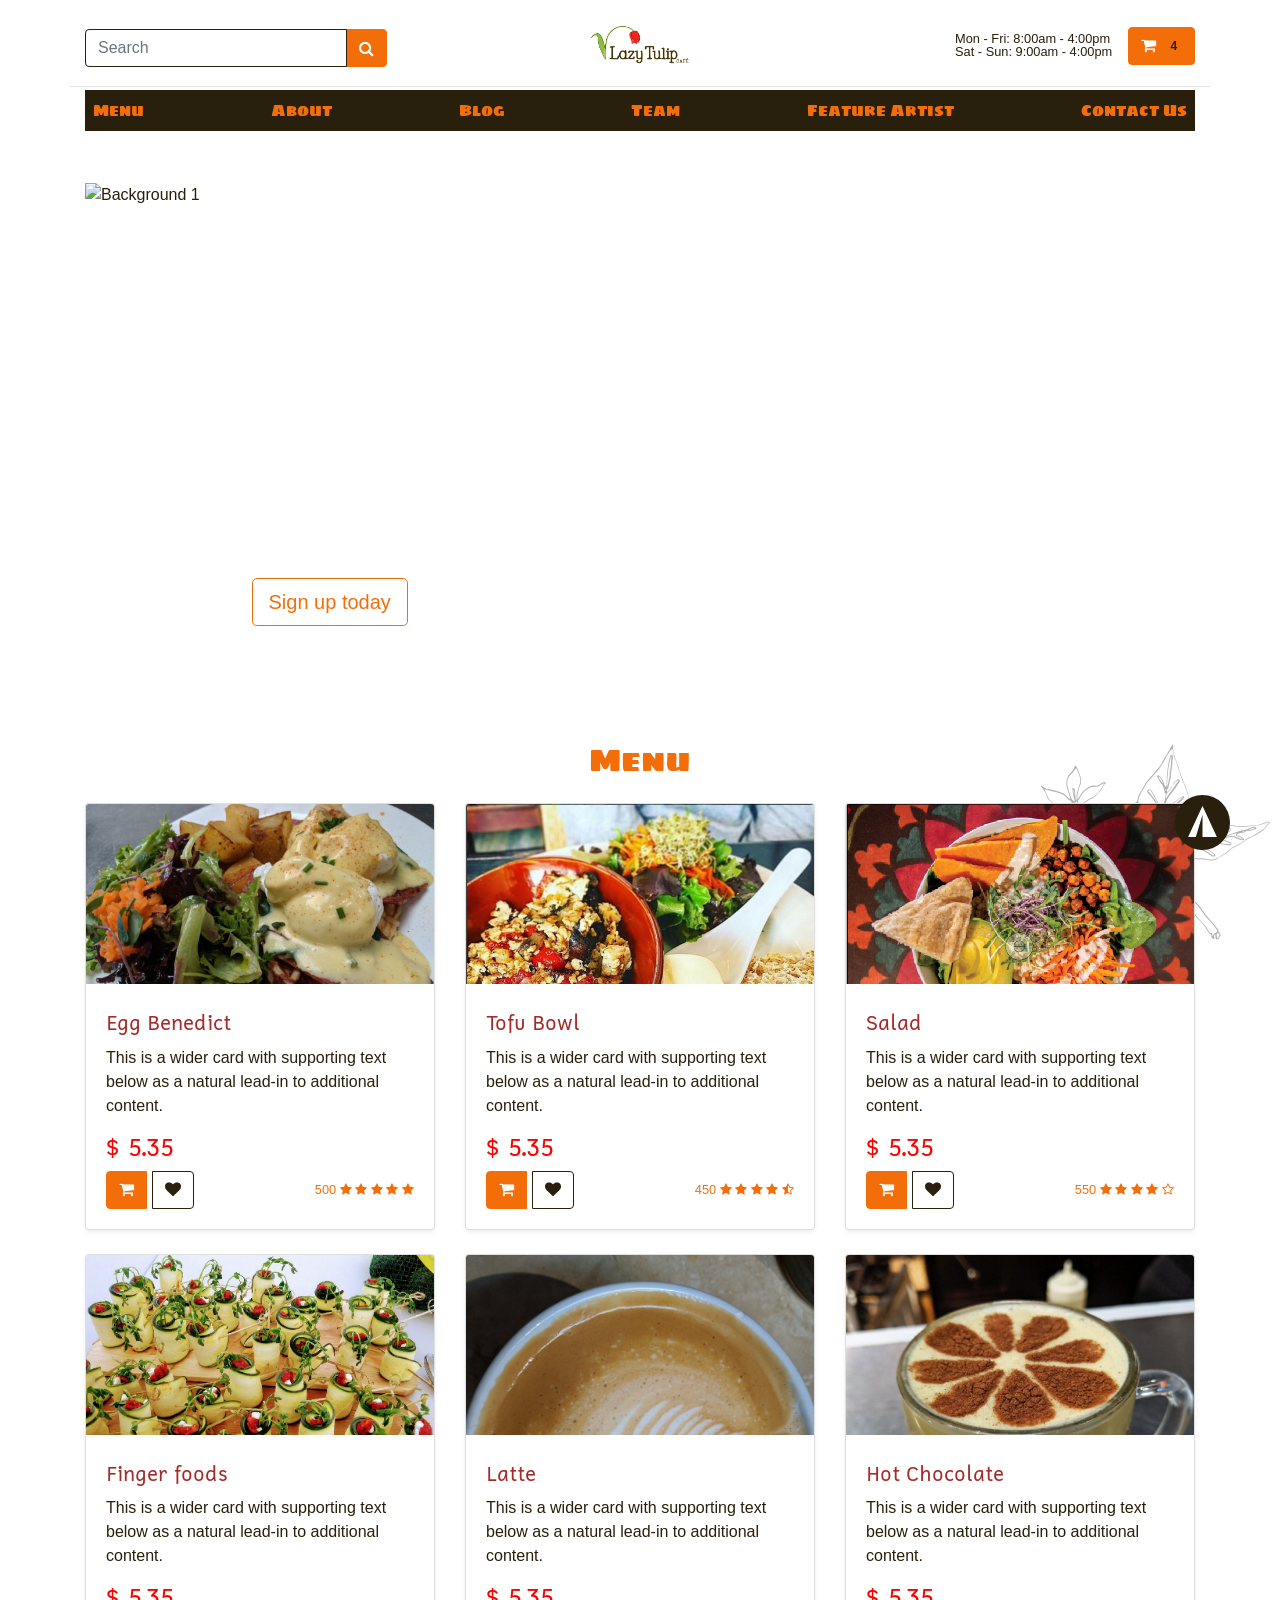
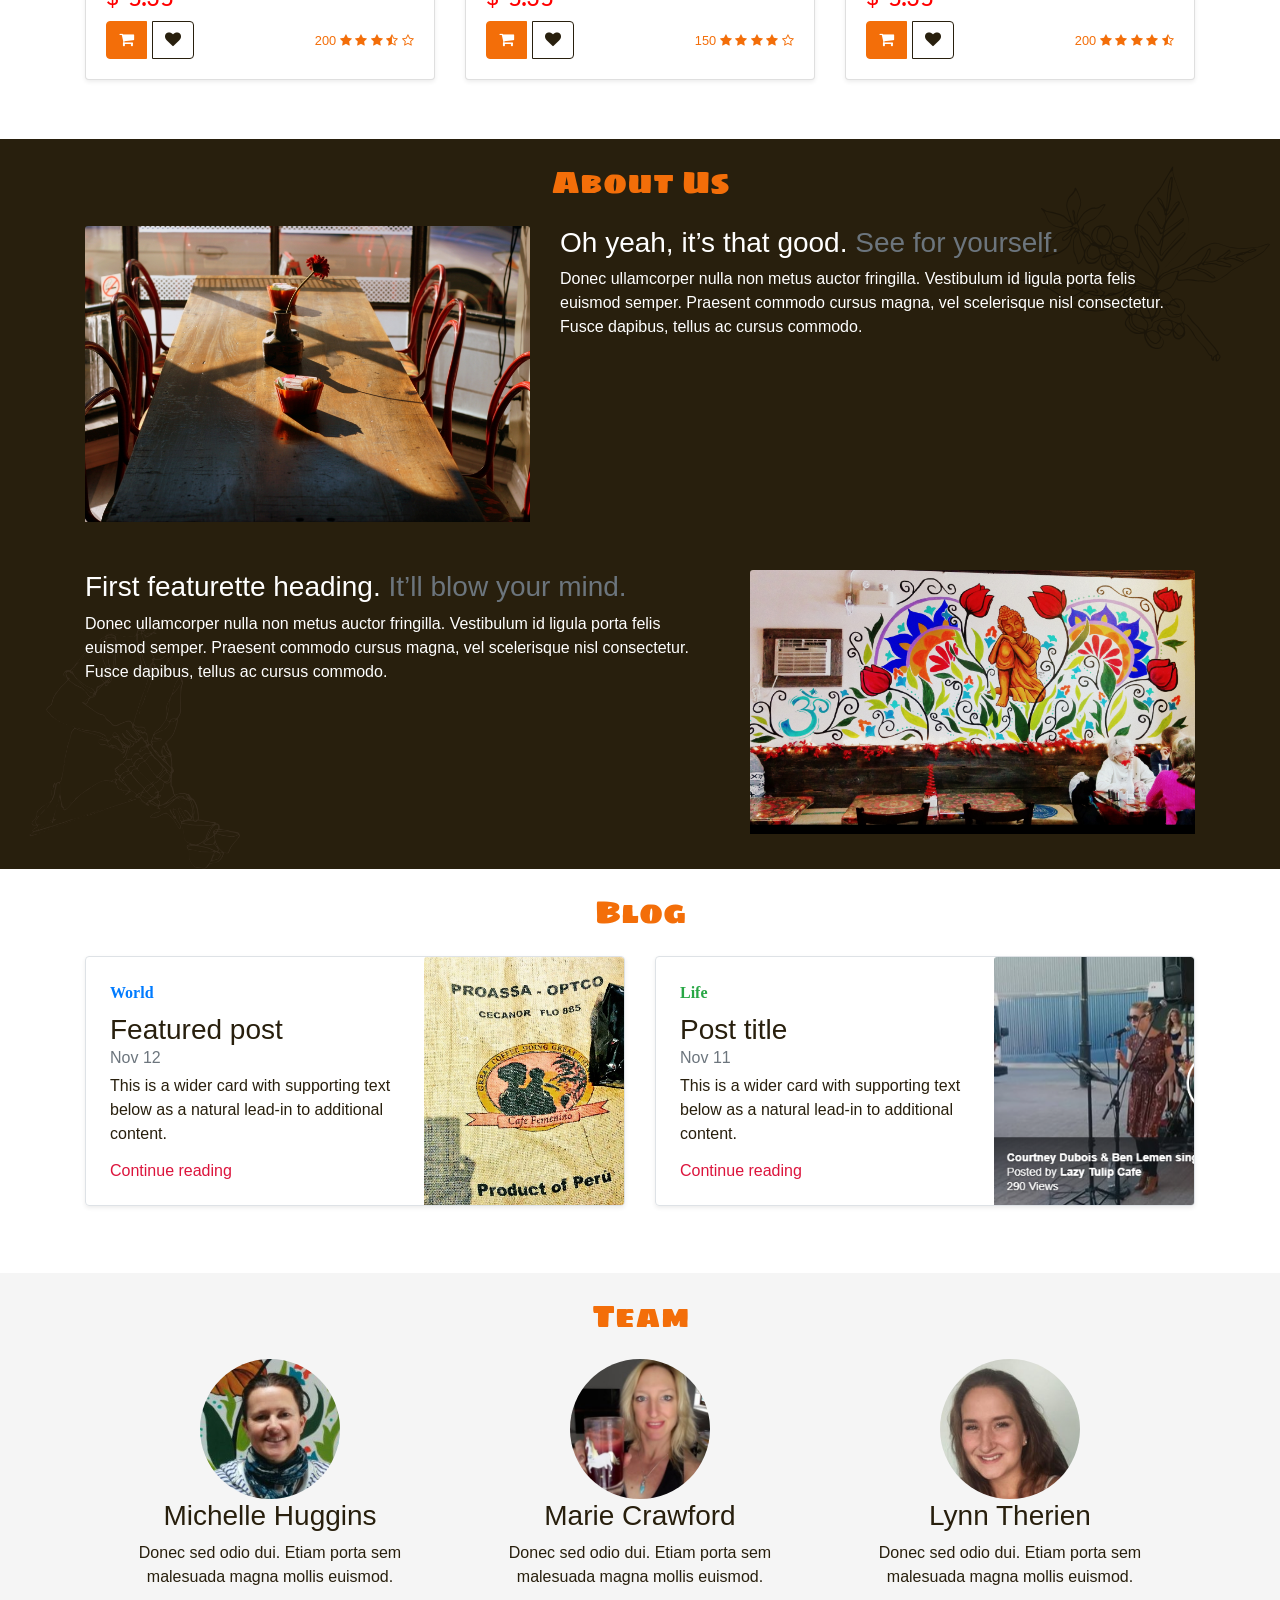
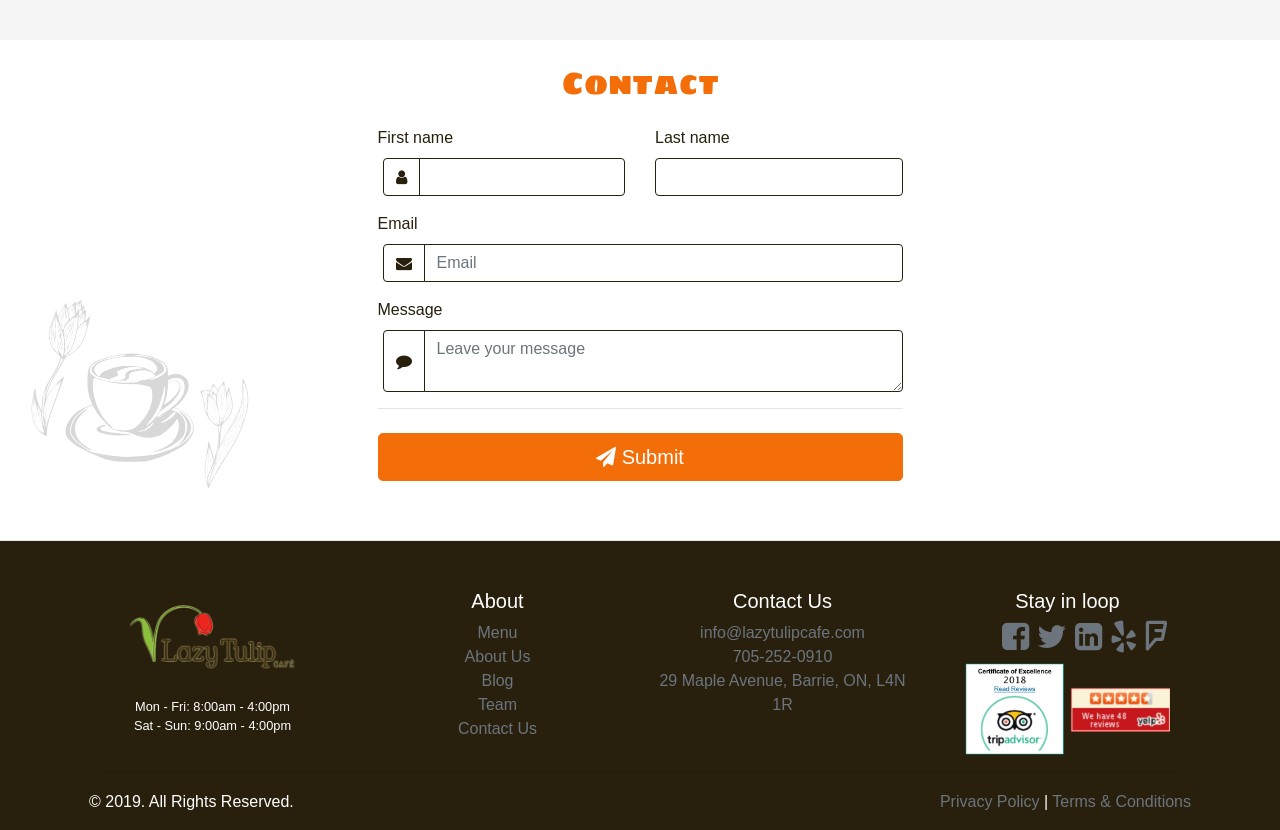
==== commit 7e9fdfed: "svg position detail changes" ====
--- a/index.html
+++ b/index.html
@@ -16,7 +16,7 @@
   <link rel="stylesheet" href="https://maxcdn.bootstrapcdn.com/font-awesome/4.7.0/css/font-awesome.min.css">
 
   <!-- google font  -->
-<link href="https://fonts.googleapis.com/css?family=Proza+Libre|Sigmar+One&display=swap" rel="stylesheet">
+  <link href="https://fonts.googleapis.com/css?family=Proza+Libre|Sigmar+One&display=swap" rel="stylesheet">
 
   <link rel="stylesheet" href="css/styles.css">
   <link rel="stylesheet" href="css/font.css">
--- a/css/styles.css
+++ b/css/styles.css
@@ -334,7 +334,7 @@
 .background-icon-left {
   position: absolute;
   bottom: 0;
-  left: 0;
+  left: 10px;
   opacity: 0.3;
 }
 
@@ -346,7 +346,7 @@
 .background-icon-right {
   position: absolute;
   top: 0;
-  right: 0;
+  right: 10px;
   opacity: 0.3;
 }
 
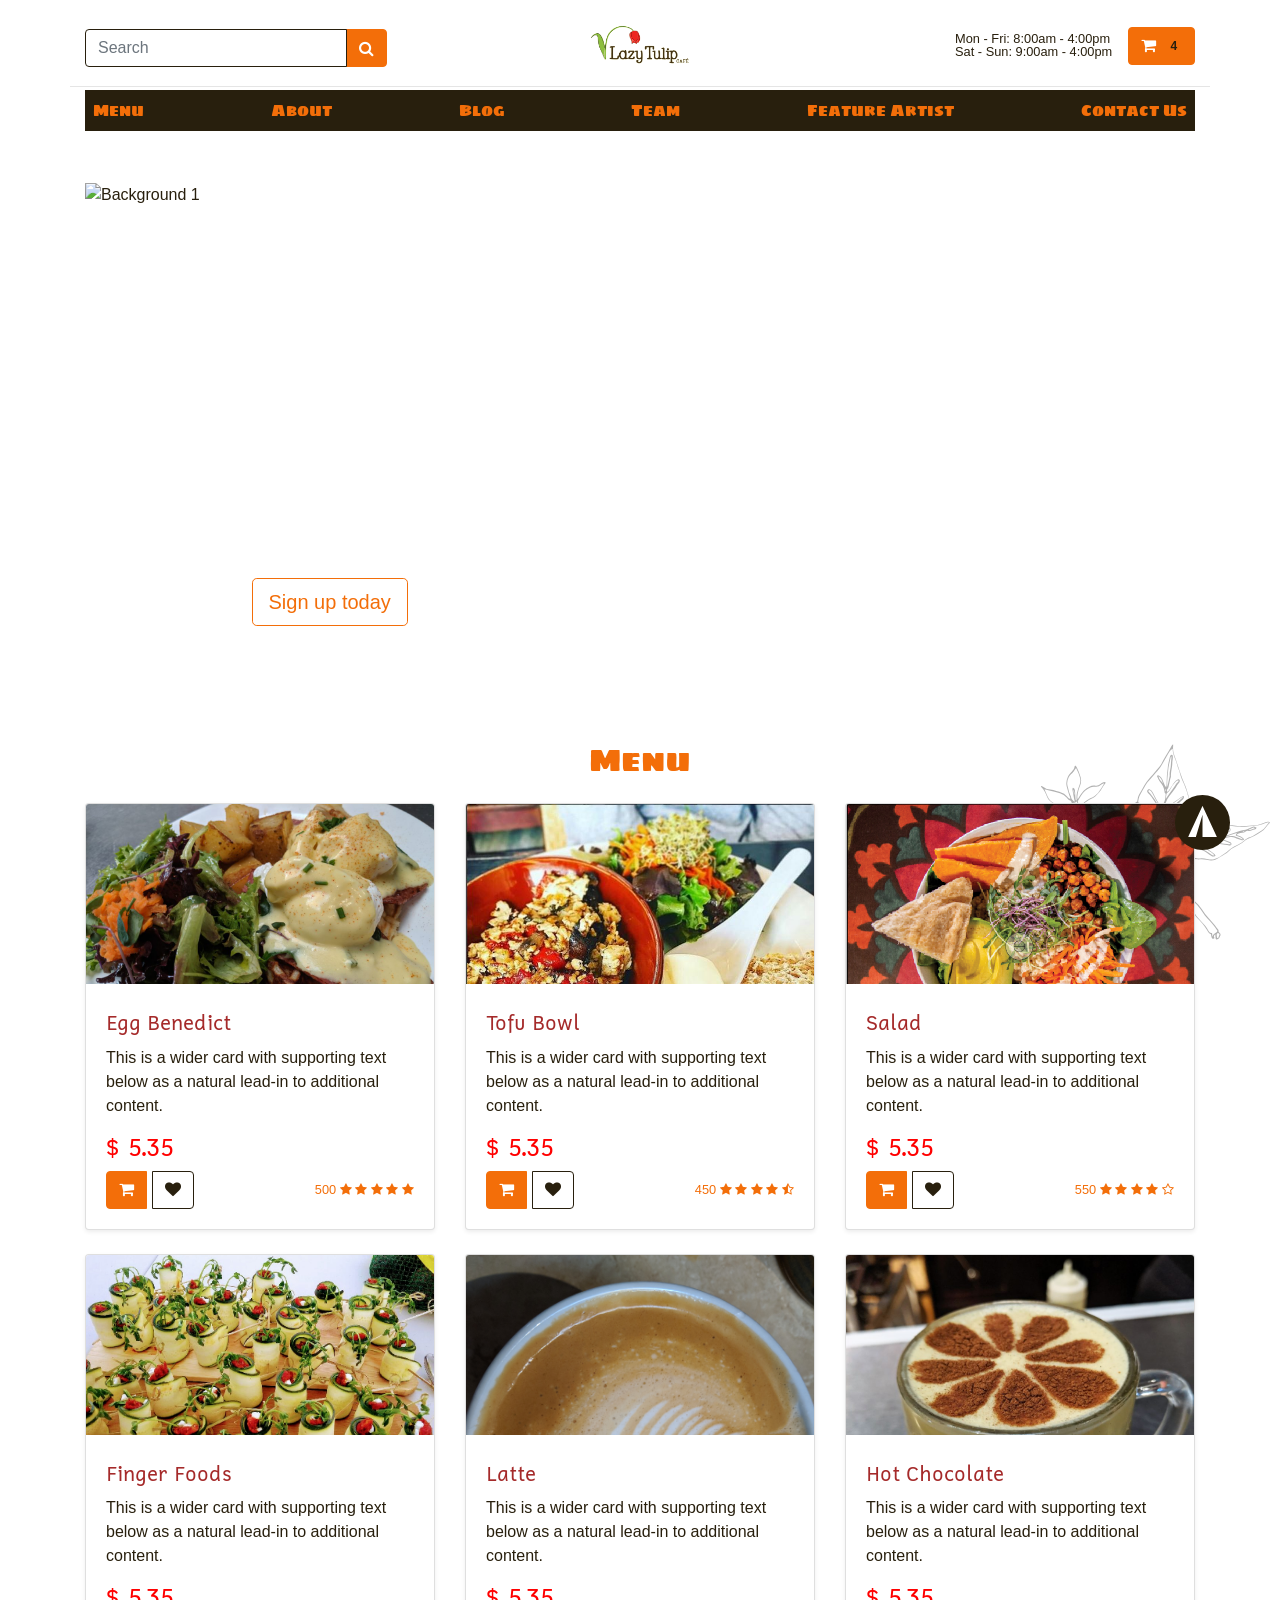
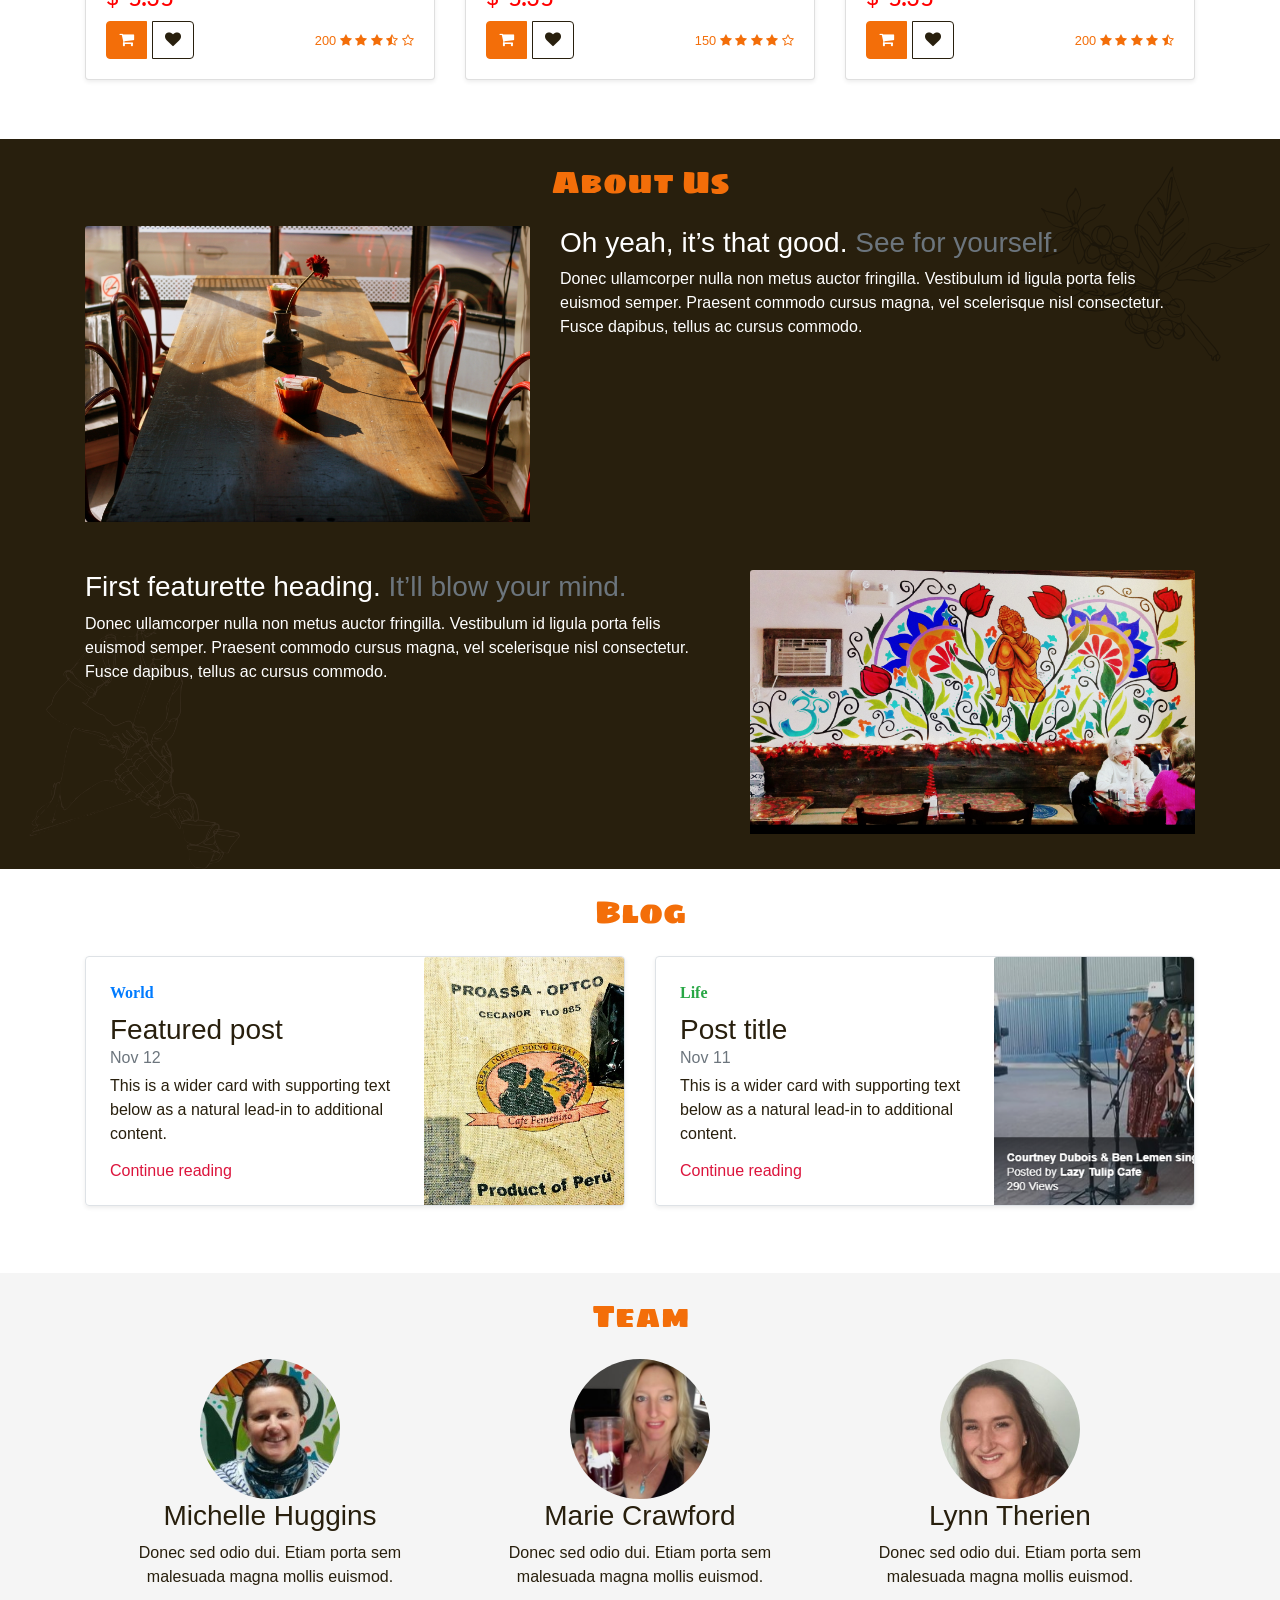
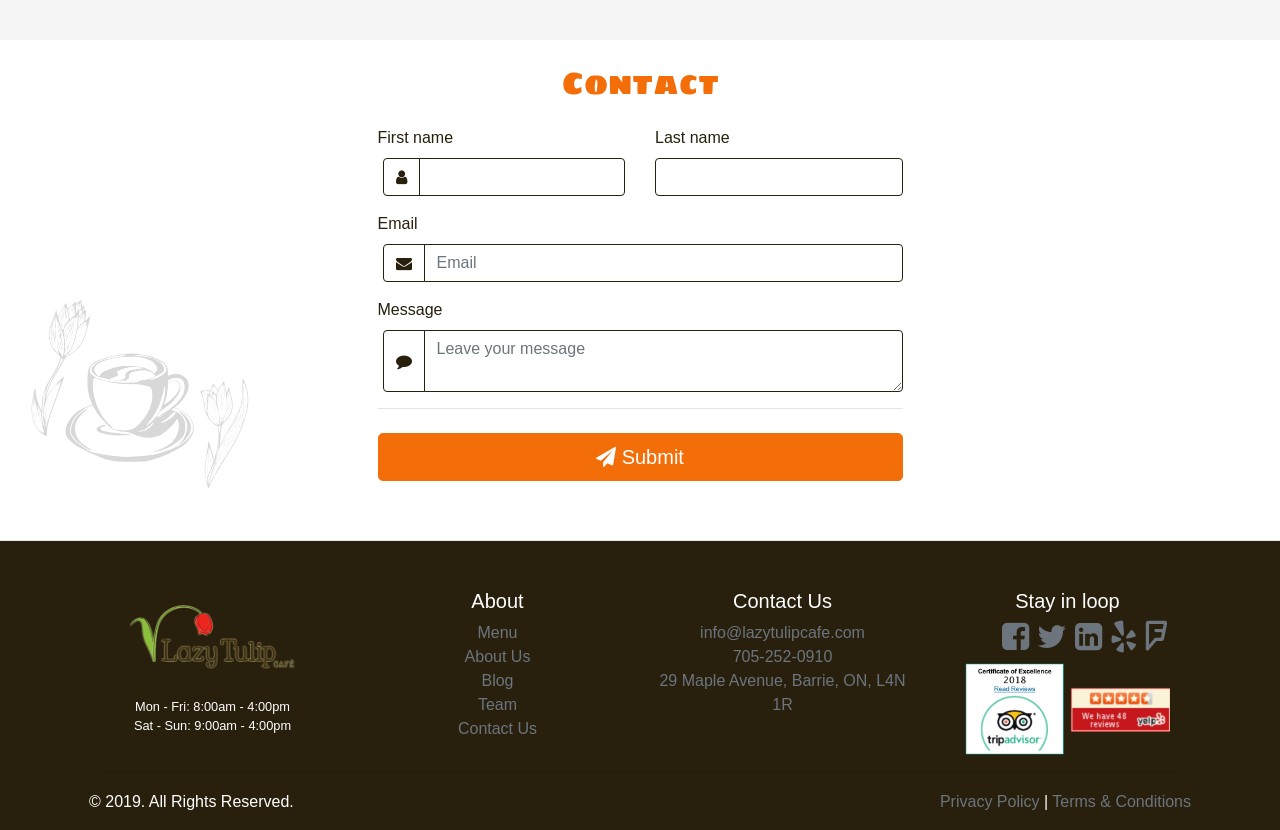
==== commit fb7b450f: "name changes" ====
--- a/index.html
+++ b/index.html
@@ -246,7 +246,7 @@
                 <img src="img/Catering-small-bites2.jpeg" alt="catering menu">
               </div>
               <div class="card-body">
-                <h3 class="product-name"><a href="/">Finger foods</a></h3>
+                <h3 class="product-name"><a href="/">Finger Foods</a></h3>
                 <p class="card-text">This is a wider card with supporting text below as a natural lead-in to additional
                   content.</p>
                 <h4 class="price">$ 5.35</h4>
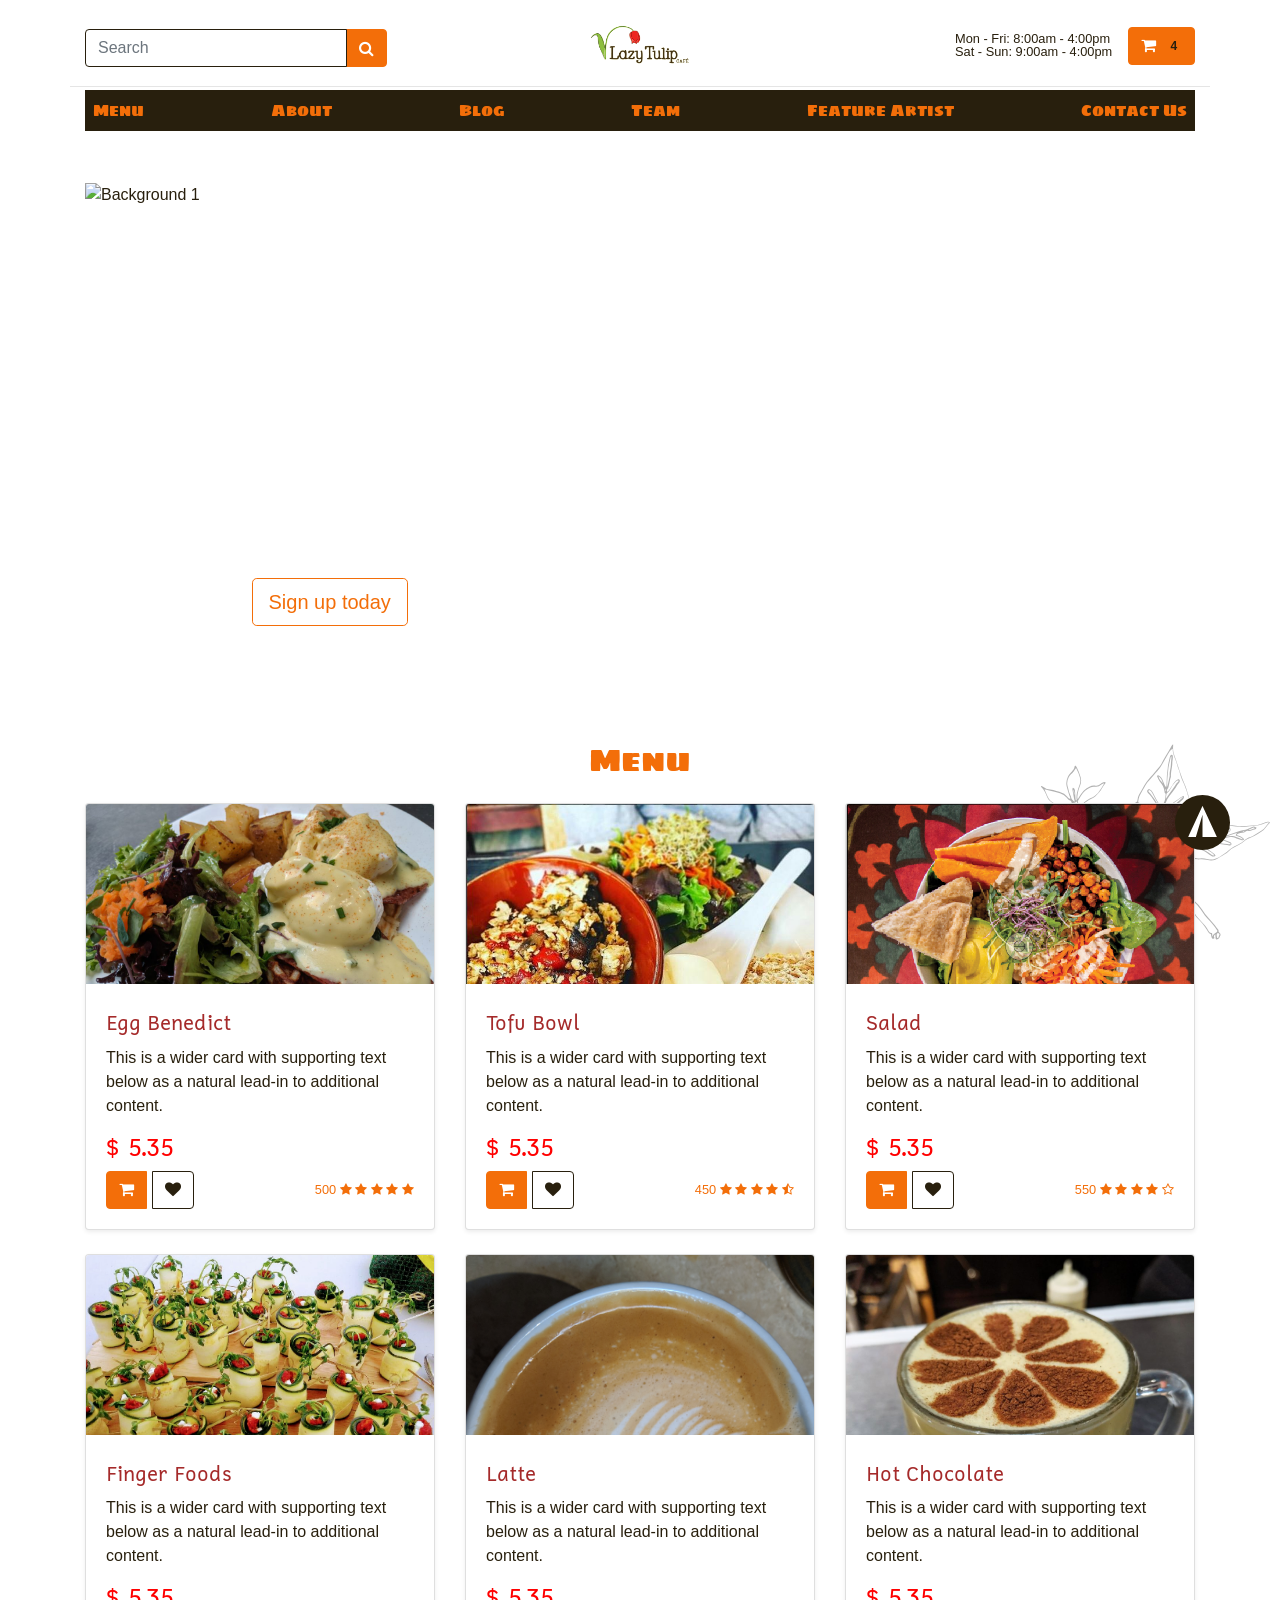
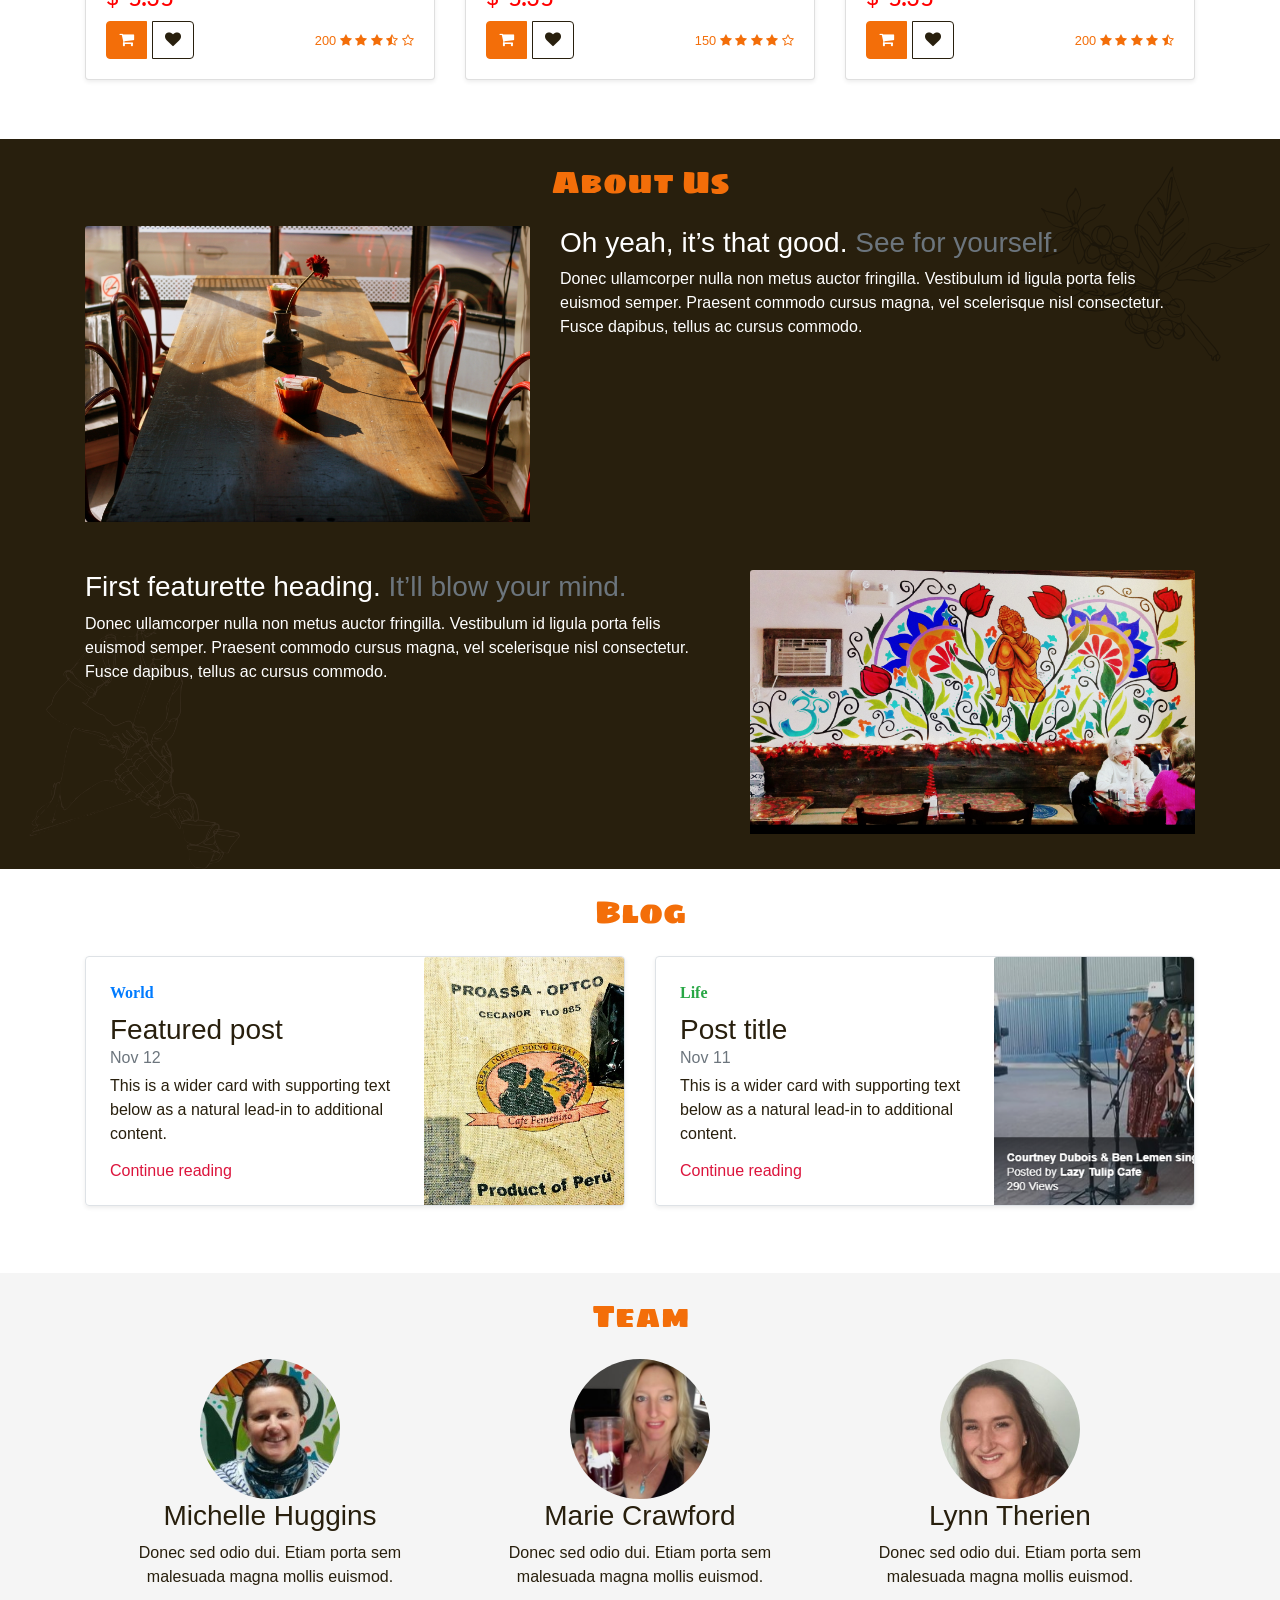
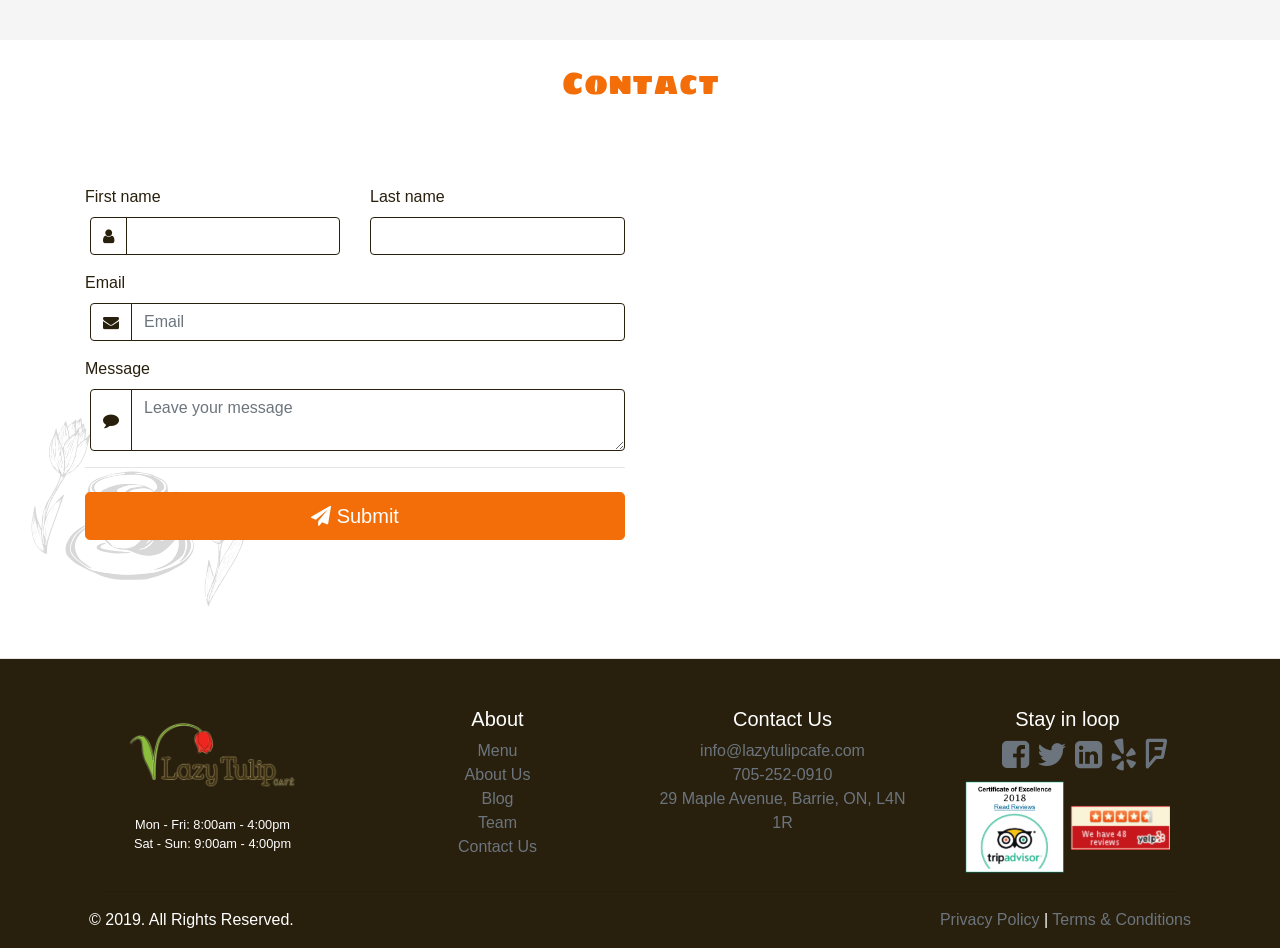
==== commit 2bf4decb: "add a map" ====
--- a/index.html
+++ b/index.html
@@ -454,52 +454,59 @@
       <object class="background-icon-left" data="img/coffeeTulip.svg" type="image/svg+xml" alt="coffee and tulip logo"
         height="250" width="250"></object>
       <div class="container">
-
-        <div class="col-md-6 m-auto">
-          <h2 class="text-center mb-4">Contact</h2>
-          <form class="needs-validation" novalidate="">
-            <div class="row">
-              <div class="col-md-6 mb-3">
-                <label for="firstName">First name</label>
+        <h2 class="text-center mb-4">Contact</h2>
+        <div class="row">
+          <div class="col-md-6 m-auto">
+            <form class="needs-validation" novalidate="">
+              <div class="row">
+                <div class="col-md-6 mb-3">
+                  <label for="firstName">First name</label>
+                  <div class="input-group">
+                    <div class="input-group-prepend">
+                      <span class="input-group-text love-now"><i class="fa fa-user" aria-hidden="true"></i></span>
+                    </div>
+                    <input type="text" class="form-control" id="firstName" placeholder="" value="" required="">
+                  </div>
+                </div>
+                <div class="col-md-6 mb-3">
+                  <label for="lastName">Last name</label>
+                  <input type="text" class="form-control" id="lastName" placeholder="" value="" required="">
+                </div>
+              </div>
+
+              <div class="mb-3">
+                <label for="username">Email</label>
                 <div class="input-group">
                   <div class="input-group-prepend">
-                    <span class="input-group-text love-now"><i class="fa fa-user" aria-hidden="true"></i></span>
-                  </div>
-                  <input type="text" class="form-control" id="firstName" placeholder="" value="" required="">
-                </div>
-              </div>
-              <div class="col-md-6 mb-3">
-                <label for="lastName">Last name</label>
-                <input type="text" class="form-control" id="lastName" placeholder="" value="" required="">
-              </div>
-            </div>
-
-            <div class="mb-3">
-              <label for="username">Email</label>
-              <div class="input-group">
-                <div class="input-group-prepend">
-                  <span class="input-group-text love-now"><i class="fa fa-envelope" aria-hidden="true"></i></span>
-                </div>
-                <input type="text" class="form-control" id="email" placeholder="Email" required="">
-              </div>
-            </div>
-
-            <div class="mb-3">
-              <label for="message">Message</label>
-              <div class="input-group">
-                <div class="input-group-prepend">
-                  <span class="input-group-text love-now"><i class="fa fa-comment" aria-hidden="true"></i></span>
-                </div>
-                <textarea type="text" class="form-control" id="message" placeholder="Leave your message"
-                  required=""></textarea>
-              </div>
-            </div>
-
-            <hr class="mb-4" />
-            <button class="btn buy-now btn-lg btn-block" type="submit"><i class="fa fa-paper-plane"
-                aria-hidden="true"></i>
-              Submit</button>
-          </form>
+                    <span class="input-group-text love-now"><i class="fa fa-envelope" aria-hidden="true"></i></span>
+                  </div>
+                  <input type="text" class="form-control" id="email" placeholder="Email" required="">
+                </div>
+              </div>
+
+              <div class="mb-3">
+                <label for="message">Message</label>
+                <div class="input-group">
+                  <div class="input-group-prepend">
+                    <span class="input-group-text love-now"><i class="fa fa-comment" aria-hidden="true"></i></span>
+                  </div>
+                  <textarea type="text" class="form-control" id="message" placeholder="Leave your message"
+                    required=""></textarea>
+                </div>
+              </div>
+
+              <hr class="mb-4" />
+              <button class="btn buy-now btn-lg btn-block" type="submit"><i class="fa fa-paper-plane"
+                  aria-hidden="true"></i>
+                Submit</button>
+            </form>
+          </div>
+
+          <div class="col-md-6 mt-3">
+            <iframe
+              src="https://www.google.com/maps/embed?pb=!1m18!1m12!1m3!1d712.7928055172914!2d-79.69143617227446!3d44.3886068125823!2m3!1f0!2f0!3f0!3m2!1i1024!2i768!4f13.1!3m3!1m2!1s0x882aa32be77e85b3%3A0x6c8cf2d586fdea03!2sLazy%20Tulip%20Cafe!5e0!3m2!1sen!2sca!4v1576260725101!5m2!1sen!2sca"
+              width="100%" height="450" frameborder="0" style="border:0;" allowfullscreen=""></iframe>
+          </div>
         </div>
       </div>
     </section>
